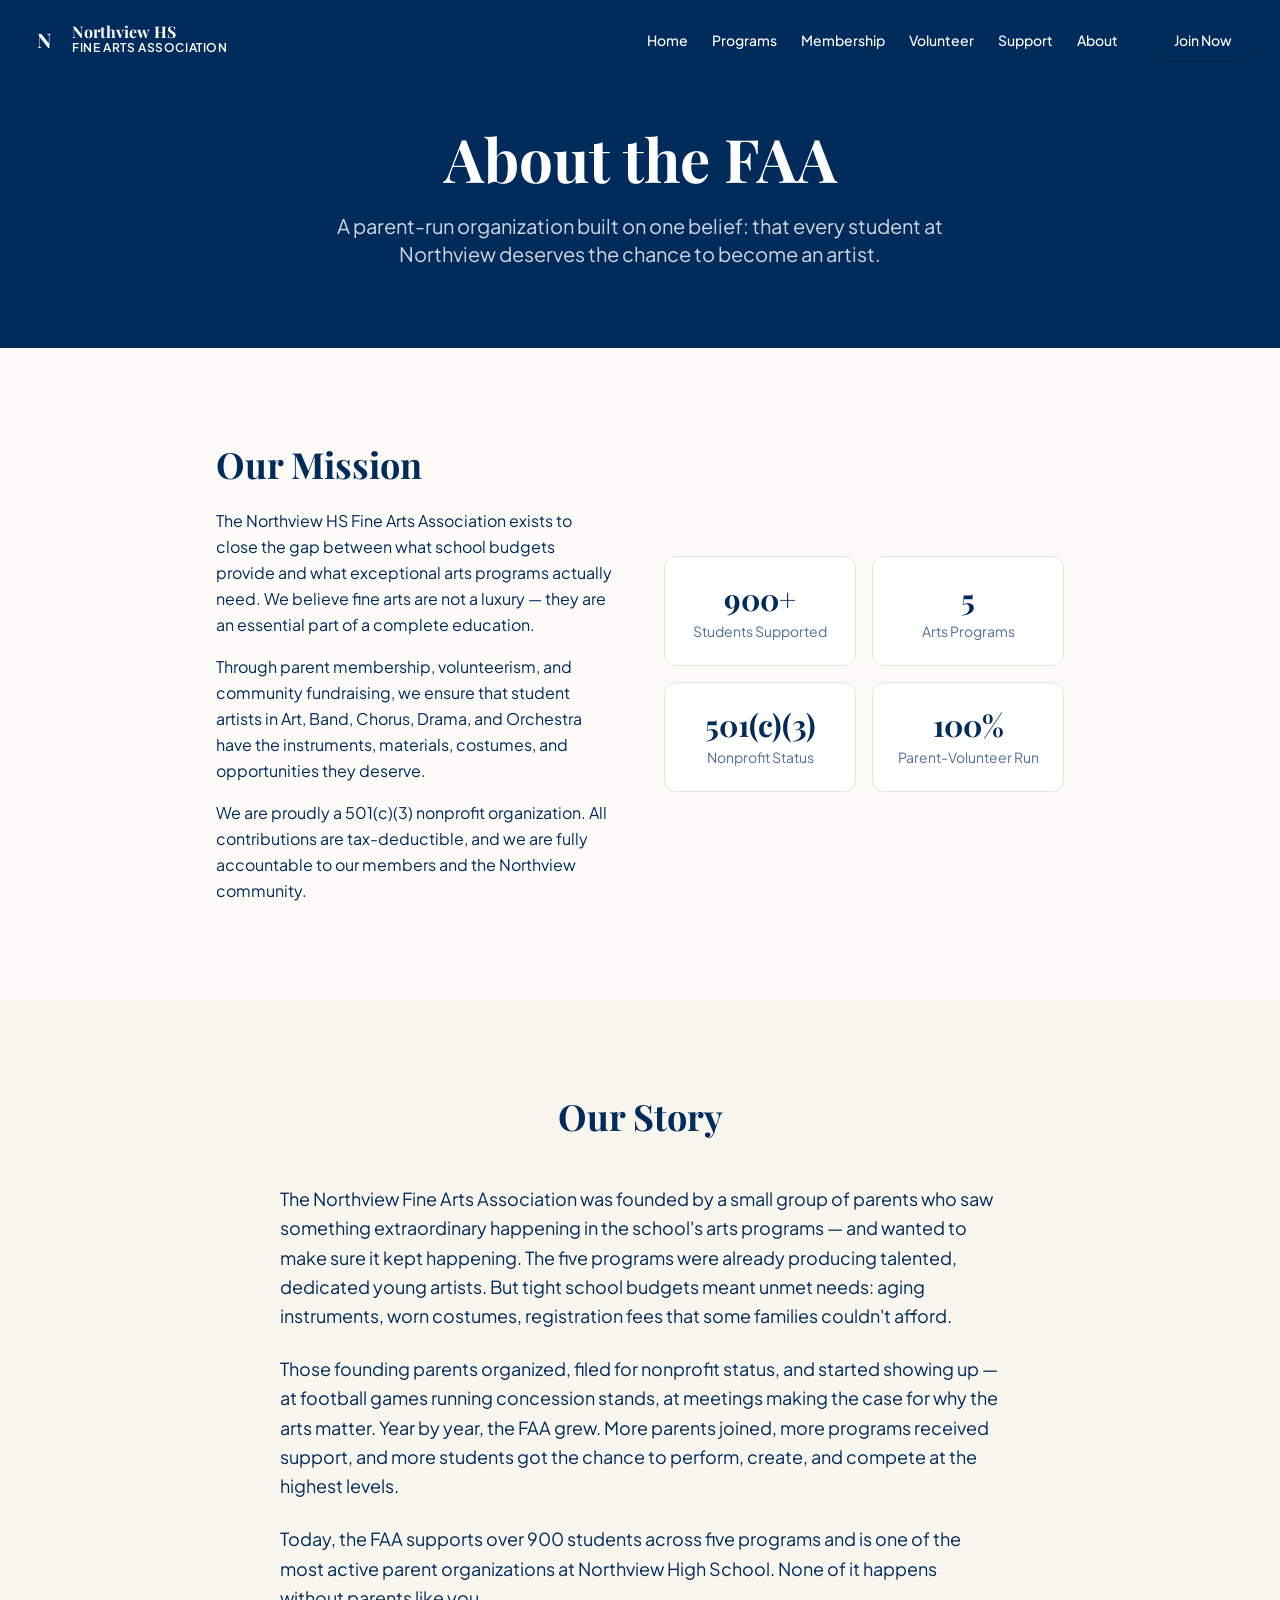
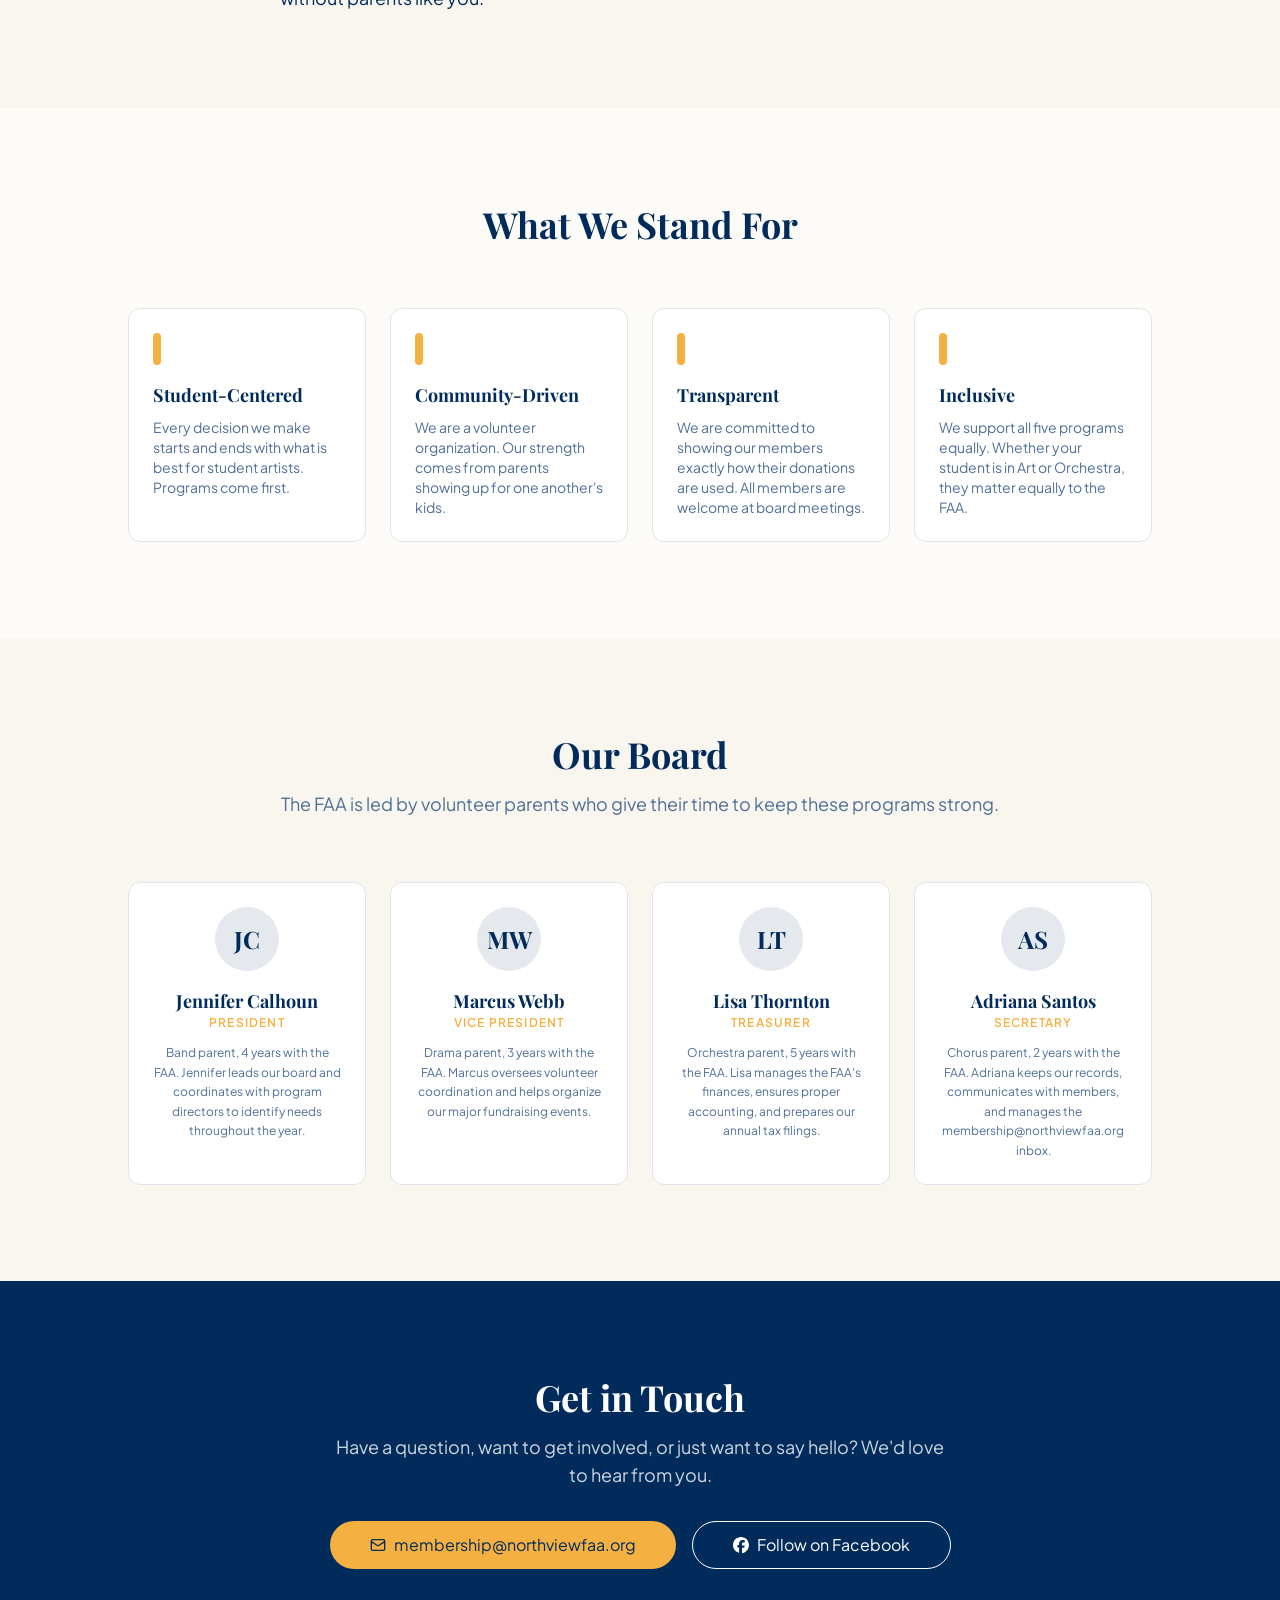
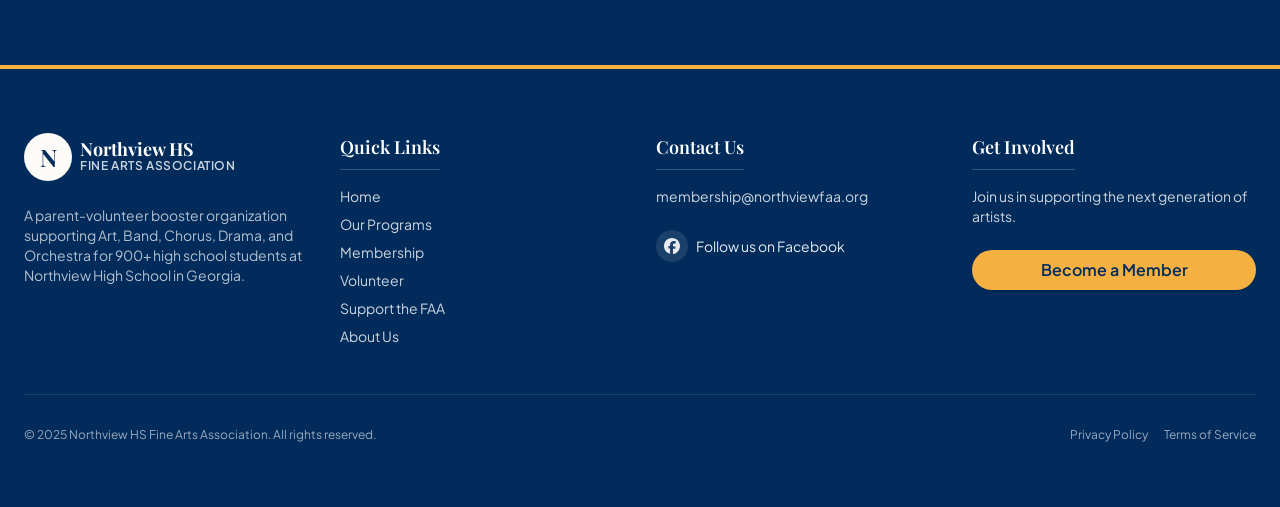
==== about.html @ 96283bec "created plain html site" ====
<!DOCTYPE html>
<html lang="en">
<head>
<meta charset="UTF-8">
<meta name="viewport" content="width=device-width, initial-scale=1.0">
<title>About Us | Northview HS Fine Arts Association</title>
<meta name="description" content="A parent-run organization built on one belief: that every student at Northview deserves the chance to become an artist.">
<link rel="icon" type="image/svg+xml" href="images/favicon.svg">
<link rel="stylesheet" href="assets/style.css">
<link rel="preconnect" href="https://fonts.googleapis.com">
</head>
<body class="min-h-screen flex flex-col bg-background font-sans text-foreground">

<header id="site-header" class="fixed top-0 left-0 right-0 z-50 transition-all duration-300 border-b border-transparent bg-transparent py-5">
  <div class="container mx-auto px-4 md:px-6">
    <div class="flex items-center justify-between">
      <a href="index.html" class="flex items-center gap-2 group">
        <div class="w-10 h-10 rounded-full bg-primary flex items-center justify-center text-primary-foreground font-serif font-bold text-xl transition-transform group-hover:scale-105">N</div>
        <div class="flex flex-col">
          <span class="font-serif font-bold leading-none text-foreground hdr-text">Northview HS</span>
          <span class="text-xs font-semibold uppercase tracking-wider text-primary hdr-text">Fine Arts Association</span>
        </div>
      </a>

      <nav class="hidden lg:flex items-center gap-8">
        <ul class="flex items-center gap-6">
          <li><a href="index.html" class="hdr-text text-sm font-medium transition-colors hover:text-primary text-foreground/80">Home</a></li>
<li><a href="programs.html" class="hdr-text text-sm font-medium transition-colors hover:text-primary text-foreground/80">Programs</a></li>
<li><a href="membership.html" class="hdr-text text-sm font-medium transition-colors hover:text-primary text-foreground/80">Membership</a></li>
<li><a href="volunteer.html" class="hdr-text text-sm font-medium transition-colors hover:text-primary text-foreground/80">Volunteer</a></li>
<li><a href="support.html" class="hdr-text text-sm font-medium transition-colors hover:text-primary text-foreground/80">Support</a></li>
<li><a href="about.html" class="hdr-text text-sm font-medium transition-colors hover:text-primary text-primary">About</a></li>

        </ul>
        <a href="https://northviewfaa.org/membership/" target="_blank" rel="noopener noreferrer" class="inline-flex items-center justify-center rounded-full px-6 h-10 shadow-md hover:shadow-lg transition-all bg-primary text-primary-foreground font-medium text-sm hover:bg-primary/90">Join Now</a>
      </nav>

      <button id="mobile-menu-button" class="hdr-text lg:hidden p-2 rounded-md transition-colors text-foreground" aria-label="Toggle menu">
        <svg id="icon-menu" xmlns="http://www.w3.org/2000/svg" width="24" height="24" viewBox="0 0 24 24" fill="none" stroke="currentColor" stroke-width="2" stroke-linecap="round" stroke-linejoin="round"><line x1="4" x2="20" y1="12" y2="12"/><line x1="4" x2="20" y1="6" y2="6"/><line x1="4" x2="20" y1="18" y2="18"/></svg>
        <svg id="icon-close" class="hidden" xmlns="http://www.w3.org/2000/svg" width="24" height="24" viewBox="0 0 24 24" fill="none" stroke="currentColor" stroke-width="2" stroke-linecap="round" stroke-linejoin="round"><path d="M18 6 6 18"/><path d="m6 6 12 12"/></svg>
      </button>
    </div>
  </div>

  <div id="mobile-nav" class="hidden lg:hidden absolute top-full left-0 right-0 bg-background border-b border-border shadow-lg">
    <nav class="container mx-auto px-4 py-4 flex flex-col gap-4">
      <ul class="flex flex-col gap-2">
        <li><a href="index.html" class="block py-2 px-4 rounded-md text-base font-medium transition-colors text-foreground/80 hover:bg-accent/20 hover:text-foreground">Home</a></li>
<li><a href="programs.html" class="block py-2 px-4 rounded-md text-base font-medium transition-colors text-foreground/80 hover:bg-accent/20 hover:text-foreground">Programs</a></li>
<li><a href="membership.html" class="block py-2 px-4 rounded-md text-base font-medium transition-colors text-foreground/80 hover:bg-accent/20 hover:text-foreground">Membership</a></li>
<li><a href="volunteer.html" class="block py-2 px-4 rounded-md text-base font-medium transition-colors text-foreground/80 hover:bg-accent/20 hover:text-foreground">Volunteer</a></li>
<li><a href="support.html" class="block py-2 px-4 rounded-md text-base font-medium transition-colors text-foreground/80 hover:bg-accent/20 hover:text-foreground">Support</a></li>
<li><a href="about.html" class="block py-2 px-4 rounded-md text-base font-medium transition-colors bg-primary/10 text-primary">About</a></li>

      </ul>
      <div class="pt-4 border-t border-border px-4">
        <a href="https://northviewfaa.org/membership/" target="_blank" rel="noopener noreferrer" class="w-full inline-flex items-center justify-center rounded-full bg-primary text-primary-foreground font-medium h-10 hover:bg-primary/90">Join Now</a>
      </div>
    </nav>
  </div>
</header>

<main class="flex-grow">

<div class="w-full">
  <section class="relative pt-32 pb-20 bg-primary text-primary-foreground overflow-hidden">
    <div class="container relative z-10 mx-auto px-4 md:px-6 text-center">
      <h1 class="text-4xl md:text-6xl font-serif font-bold mb-6">About the FAA</h1>
      <p class="text-xl text-primary-foreground/80 max-w-2xl mx-auto">A parent-run organization built on one belief: that every student at Northview deserves the chance to become an artist.</p>
    </div>
  </section>

  <section class="py-24 bg-background">
    <div class="container mx-auto px-4 md:px-6 max-w-4xl">
      <div class="grid grid-cols-1 md:grid-cols-2 gap-12 items-center">
        <div>
          <h2 class="text-3xl md:text-4xl font-serif font-bold text-primary mb-6">Our Mission</h2>
          <p class="text-foreground leading-relaxed mb-4">The Northview HS Fine Arts Association exists to close the gap between what school budgets provide and what exceptional arts programs actually need. We believe fine arts are not a luxury &mdash; they are an essential part of a complete education.</p>
          <p class="text-foreground leading-relaxed mb-4">Through parent membership, volunteerism, and community fundraising, we ensure that student artists in Art, Band, Chorus, Drama, and Orchestra have the instruments, materials, costumes, and opportunities they deserve.</p>
          <p class="text-foreground leading-relaxed">We are proudly a 501(c)(3) nonprofit organization. All contributions are tax-deductible, and we are fully accountable to our members and the Northview community.</p>
        </div>
        <div class="grid grid-cols-2 gap-4">
          
<div class="rounded-lg border border-border bg-card p-6 text-center">
  <div class="text-3xl font-serif font-bold text-primary mb-1">900+</div>
  <div class="text-sm text-muted-foreground">Students Supported</div>
</div>
<div class="rounded-lg border border-border bg-card p-6 text-center">
  <div class="text-3xl font-serif font-bold text-primary mb-1">5</div>
  <div class="text-sm text-muted-foreground">Arts Programs</div>
</div>
<div class="rounded-lg border border-border bg-card p-6 text-center">
  <div class="text-3xl font-serif font-bold text-primary mb-1">501(c)(3)</div>
  <div class="text-sm text-muted-foreground">Nonprofit Status</div>
</div>
<div class="rounded-lg border border-border bg-card p-6 text-center">
  <div class="text-3xl font-serif font-bold text-primary mb-1">100%</div>
  <div class="text-sm text-muted-foreground">Parent-Volunteer Run</div>
</div>
        </div>
      </div>
    </div>
  </section>

  <section class="py-24 bg-muted/50">
    <div class="container mx-auto px-4 md:px-6 max-w-3xl">
      <div class="text-center mb-12">
        <h2 class="text-3xl md:text-4xl font-serif font-bold text-primary mb-4">Our Story</h2>
      </div>
      <div class="prose prose-lg max-w-none text-foreground">
        <p class="mb-4 leading-relaxed">The Northview Fine Arts Association was founded by a small group of parents who saw something extraordinary happening in the school's arts programs &mdash; and wanted to make sure it kept happening. The five programs were already producing talented, dedicated young artists. But tight school budgets meant unmet needs: aging instruments, worn costumes, registration fees that some families couldn't afford.</p>
        <p class="mb-4 leading-relaxed">Those founding parents organized, filed for nonprofit status, and started showing up &mdash; at football games running concession stands, at meetings making the case for why the arts matter. Year by year, the FAA grew. More parents joined, more programs received support, and more students got the chance to perform, create, and compete at the highest levels.</p>
        <p class="leading-relaxed">Today, the FAA supports over 900 students across five programs and is one of the most active parent organizations at Northview High School. None of it happens without parents like you.</p>
      </div>
    </div>
  </section>

  <section class="py-24 bg-background">
    <div class="container mx-auto px-4 md:px-6">
      <div class="text-center mb-16">
        <h2 class="text-3xl md:text-4xl font-serif font-bold text-primary mb-4">What We Stand For</h2>
      </div>
      <div class="grid grid-cols-1 sm:grid-cols-2 lg:grid-cols-4 gap-6 max-w-5xl mx-auto">
        
<div class="rounded-lg border border-border bg-card h-full p-6">
  <div class="w-2 h-8 rounded-full bg-accent mb-4"></div>
  <h3 class="font-serif font-bold text-primary text-lg mb-2">Student-Centered</h3>
  <p class="text-sm text-muted-foreground">Every decision we make starts and ends with what is best for student artists. Programs come first.</p>
</div>
<div class="rounded-lg border border-border bg-card h-full p-6">
  <div class="w-2 h-8 rounded-full bg-accent mb-4"></div>
  <h3 class="font-serif font-bold text-primary text-lg mb-2">Community-Driven</h3>
  <p class="text-sm text-muted-foreground">We are a volunteer organization. Our strength comes from parents showing up for one another's kids.</p>
</div>
<div class="rounded-lg border border-border bg-card h-full p-6">
  <div class="w-2 h-8 rounded-full bg-accent mb-4"></div>
  <h3 class="font-serif font-bold text-primary text-lg mb-2">Transparent</h3>
  <p class="text-sm text-muted-foreground">We are committed to showing our members exactly how their donations are used. All members are welcome at board meetings.</p>
</div>
<div class="rounded-lg border border-border bg-card h-full p-6">
  <div class="w-2 h-8 rounded-full bg-accent mb-4"></div>
  <h3 class="font-serif font-bold text-primary text-lg mb-2">Inclusive</h3>
  <p class="text-sm text-muted-foreground">We support all five programs equally. Whether your student is in Art or Orchestra, they matter equally to the FAA.</p>
</div>
      </div>
    </div>
  </section>

  <section class="py-24 bg-muted/50">
    <div class="container mx-auto px-4 md:px-6">
      <div class="text-center mb-16">
        <h2 class="text-3xl md:text-4xl font-serif font-bold text-primary mb-4">Our Board</h2>
        <p class="text-lg text-muted-foreground">The FAA is led by volunteer parents who give their time to keep these programs strong.</p>
      </div>
      <div class="grid grid-cols-1 sm:grid-cols-2 lg:grid-cols-4 gap-6 max-w-5xl mx-auto">
        
<div class="rounded-lg border border-border bg-card h-full p-6 text-center">
  <div class="w-16 h-16 rounded-full bg-primary/10 text-primary font-bold font-serif text-2xl flex items-center justify-center mx-auto mb-4">JC</div>
  <h3 class="font-serif font-bold text-primary text-lg">Jennifer Calhoun</h3>
  <div class="text-xs font-semibold uppercase tracking-widest text-accent mb-3">President</div>
  <p class="text-xs text-muted-foreground leading-relaxed">Band parent, 4 years with the FAA. Jennifer leads our board and coordinates with program directors to identify needs throughout the year.</p>
</div>
<div class="rounded-lg border border-border bg-card h-full p-6 text-center">
  <div class="w-16 h-16 rounded-full bg-primary/10 text-primary font-bold font-serif text-2xl flex items-center justify-center mx-auto mb-4">MW</div>
  <h3 class="font-serif font-bold text-primary text-lg">Marcus Webb</h3>
  <div class="text-xs font-semibold uppercase tracking-widest text-accent mb-3">Vice President</div>
  <p class="text-xs text-muted-foreground leading-relaxed">Drama parent, 3 years with the FAA. Marcus oversees volunteer coordination and helps organize our major fundraising events.</p>
</div>
<div class="rounded-lg border border-border bg-card h-full p-6 text-center">
  <div class="w-16 h-16 rounded-full bg-primary/10 text-primary font-bold font-serif text-2xl flex items-center justify-center mx-auto mb-4">LT</div>
  <h3 class="font-serif font-bold text-primary text-lg">Lisa Thornton</h3>
  <div class="text-xs font-semibold uppercase tracking-widest text-accent mb-3">Treasurer</div>
  <p class="text-xs text-muted-foreground leading-relaxed">Orchestra parent, 5 years with the FAA. Lisa manages the FAA's finances, ensures proper accounting, and prepares our annual tax filings.</p>
</div>
<div class="rounded-lg border border-border bg-card h-full p-6 text-center">
  <div class="w-16 h-16 rounded-full bg-primary/10 text-primary font-bold font-serif text-2xl flex items-center justify-center mx-auto mb-4">AS</div>
  <h3 class="font-serif font-bold text-primary text-lg">Adriana Santos</h3>
  <div class="text-xs font-semibold uppercase tracking-widest text-accent mb-3">Secretary</div>
  <p class="text-xs text-muted-foreground leading-relaxed">Chorus parent, 2 years with the FAA. Adriana keeps our records, communicates with members, and manages the membership@northviewfaa.org inbox.</p>
</div>
      </div>
    </div>
  </section>

  <section class="py-24 bg-primary text-primary-foreground">
    <div class="container mx-auto px-4 md:px-6 text-center max-w-2xl">
      <h2 class="text-3xl md:text-4xl font-serif font-bold mb-4">Get in Touch</h2>
      <p class="text-primary-foreground/80 text-lg mb-8">Have a question, want to get involved, or just want to say hello? We'd love to hear from you.</p>
      <div class="flex flex-col sm:flex-row gap-4 justify-center">
        <a href="mailto:membership@northviewfaa.org" class="inline-flex items-center justify-center rounded-full px-10 h-12 bg-accent text-accent-foreground hover:bg-accent/90">
          <svg class="mr-2 h-4 w-4" viewBox="0 0 24 24" fill="none" stroke="currentColor" stroke-width="2"><rect width="20" height="16" x="2" y="4" rx="2"/><path d="m22 7-8.97 5.7a1.94 1.94 0 0 1-2.06 0L2 7"/></svg>
          membership@northviewfaa.org
        </a>
        <a href="https://www.facebook.com/NorthviewFAA/" target="_blank" rel="noopener noreferrer" class="inline-flex items-center justify-center rounded-full px-10 h-12 border border-white text-white hover:bg-white/10">
          <svg class="mr-2 h-4 w-4" viewBox="0 0 24 24" fill="currentColor"><path d="M9.101 23.691v-7.98H6.627v-3.667h2.474v-1.58c0-4.085 1.848-5.978 5.858-5.978.401 0 .955.042 1.468.103a8.68 8.68 0 0 1 1.141.195v3.325a8.623 8.623 0 0 0-.653-.036 26.805 26.805 0 0 0-.733-.009c-.707 0-1.259.096-1.675.313a1.686 1.686 0 0 0-.679.679c-.239.481-.334 1.132-.334 2.005v1.583h3.926l-.393 2.264-.253 1.403h-3.28v8.245C19.396 23.238 24 18.179 24 12.044c0-6.627-5.373-12-12-12s-12 5.373-12 12c0 5.628 3.874 10.35 9.101 11.647Z"/></svg>
          Follow on Facebook
        </a>
      </div>
    </div>
  </section>
</div>

</main>

<footer class="bg-primary text-primary-foreground py-16 border-t-4 border-accent">
  <div class="container mx-auto px-4 md:px-6">
    <div class="grid grid-cols-1 md:grid-cols-2 lg:grid-cols-4 gap-12 lg:gap-8 mb-12">
      <div class="flex flex-col gap-4">
        <a href="index.html" class="flex items-center gap-2 group">
          <div class="w-12 h-12 rounded-full bg-background flex items-center justify-center text-primary font-serif font-bold text-2xl transition-transform group-hover:scale-105">N</div>
          <div class="flex flex-col">
            <span class="font-serif font-bold text-lg leading-none">Northview HS</span>
            <span class="text-xs font-semibold uppercase tracking-wider text-primary-foreground/80">Fine Arts Association</span>
          </div>
        </a>
        <p class="text-primary-foreground/70 text-sm mt-2 max-w-xs">A parent-volunteer booster organization supporting Art, Band, Chorus, Drama, and Orchestra for 900+ high school students at Northview High School in Georgia.</p>
      </div>

      <div class="flex flex-col gap-4">
        <h3 class="font-serif font-semibold text-lg border-b border-primary-foreground/20 pb-2 inline-block w-max">Quick Links</h3>
        <ul class="flex flex-col gap-2 text-sm text-primary-foreground/80">
          <li><a href="index.html" class="hover:text-accent transition-colors">Home</a></li>
          <li><a href="programs.html" class="hover:text-accent transition-colors">Our Programs</a></li>
          <li><a href="membership.html" class="hover:text-accent transition-colors">Membership</a></li>
          <li><a href="volunteer.html" class="hover:text-accent transition-colors">Volunteer</a></li>
          <li><a href="support.html" class="hover:text-accent transition-colors">Support the FAA</a></li>
          <li><a href="about.html" class="hover:text-accent transition-colors">About Us</a></li>
        </ul>
      </div>

      <div class="flex flex-col gap-4">
        <h3 class="font-serif font-semibold text-lg border-b border-primary-foreground/20 pb-2 inline-block w-max">Contact Us</h3>
        <ul class="flex flex-col gap-2 text-sm text-primary-foreground/80">
          <li><a href="mailto:membership@northviewfaa.org" class="hover:text-accent transition-colors">membership@northviewfaa.org</a></li>
          <li class="mt-4">
            <a href="https://www.facebook.com/NorthviewFAA/" target="_blank" rel="noopener noreferrer" class="inline-flex items-center gap-2 text-primary-foreground/90 hover:text-accent transition-colors group">
              <span class="w-8 h-8 rounded-full bg-primary-foreground/10 flex items-center justify-center group-hover:bg-accent group-hover:text-primary transition-colors">
                <svg xmlns="http://www.w3.org/2000/svg" width="16" height="16" viewBox="0 0 24 24" fill="currentColor"><path d="M9.101 23.691v-7.98H6.627v-3.667h2.474v-1.58c0-4.085 1.848-5.978 5.858-5.978.401 0 .955.042 1.468.103a8.68 8.68 0 0 1 1.141.195v3.325a8.623 8.623 0 0 0-.653-.036 26.805 26.805 0 0 0-.733-.009c-.707 0-1.259.096-1.675.313a1.686 1.686 0 0 0-.679.679c-.239.481-.334 1.132-.334 2.005v1.583h3.926l-.393 2.264-.253 1.403h-3.28v8.245C19.396 23.238 24 18.179 24 12.044c0-6.627-5.373-12-12-12s-12 5.373-12 12c0 5.628 3.874 10.35 9.101 11.647Z"/></svg>
              </span>
              Follow us on Facebook
            </a>
          </li>
        </ul>
      </div>

      <div class="flex flex-col gap-4">
        <h3 class="font-serif font-semibold text-lg border-b border-primary-foreground/20 pb-2 inline-block w-max">Get Involved</h3>
        <p class="text-sm text-primary-foreground/80 mb-2">Join us in supporting the next generation of artists.</p>
        <a href="https://northviewfaa.org/membership/" target="_blank" rel="noopener noreferrer" class="inline-block bg-accent text-primary font-semibold py-2 px-6 rounded-full text-center hover:bg-accent/90 transition-colors shadow-sm">Become a Member</a>
      </div>
    </div>

    <div class="pt-8 border-t border-primary-foreground/10 flex flex-col md:flex-row items-center justify-between gap-4 text-xs text-primary-foreground/60">
      <p>&copy; 2025 Northview HS Fine Arts Association. All rights reserved.</p>
      <div class="flex gap-4">
        <a href="#" class="hover:text-primary-foreground transition-colors">Privacy Policy</a>
        <a href="#" class="hover:text-primary-foreground transition-colors">Terms of Service</a>
      </div>
    </div>
  </div>
</footer>

<script src="assets/main.js"></script>
</body>
</html>
---- assets/style.css ----
@import"https://fonts.googleapis.com/css2?family=Playfair+Display:ital,wght@0,400..900;1,400..900&family=Plus+Jakarta+Sans:ital,wght@0,200..800;1,200..800&display=swap";@layer components;@layer properties{@supports (((-webkit-hyphens:none)) and (not (margin-trim:inline))) or ((-moz-orient:inline) and (not (color:rgb(from red r g b)))){*,:before,:after,::backdrop{--tw-translate-x:0;--tw-translate-y:0;--tw-translate-z:0;--tw-scale-x:1;--tw-scale-y:1;--tw-scale-z:1;--tw-rotate-x:initial;--tw-rotate-y:initial;--tw-rotate-z:initial;--tw-skew-x:initial;--tw-skew-y:initial;--tw-space-y-reverse:0;--tw-space-x-reverse:0;--tw-border-style:solid;--tw-gradient-position:initial;--tw-gradient-from:#0000;--tw-gradient-via:#0000;--tw-gradient-to:#0000;--tw-gradient-stops:initial;--tw-gradient-via-stops:initial;--tw-gradient-from-position:0%;--tw-gradient-via-position:50%;--tw-gradient-to-position:100%;--tw-leading:initial;--tw-font-weight:initial;--tw-tracking:initial;--tw-ordinal:initial;--tw-slashed-zero:initial;--tw-numeric-figure:initial;--tw-numeric-spacing:initial;--tw-numeric-fraction:initial;--tw-shadow:0 0 #0000;--tw-shadow-color:initial;--tw-shadow-alpha:100%;--tw-inset-shadow:0 0 #0000;--tw-inset-shadow-color:initial;--tw-inset-shadow-alpha:100%;--tw-ring-color:initial;--tw-ring-shadow:0 0 #0000;--tw-inset-ring-color:initial;--tw-inset-ring-shadow:0 0 #0000;--tw-ring-inset:initial;--tw-ring-offset-width:0px;--tw-ring-offset-color:#fff;--tw-ring-offset-shadow:0 0 #0000;--tw-outline-style:solid;--tw-blur:initial;--tw-brightness:initial;--tw-contrast:initial;--tw-grayscale:initial;--tw-hue-rotate:initial;--tw-invert:initial;--tw-opacity:initial;--tw-saturate:initial;--tw-sepia:initial;--tw-drop-shadow:initial;--tw-drop-shadow-color:initial;--tw-drop-shadow-alpha:100%;--tw-drop-shadow-size:initial;--tw-backdrop-blur:initial;--tw-backdrop-brightness:initial;--tw-backdrop-contrast:initial;--tw-backdrop-grayscale:initial;--tw-backdrop-hue-rotate:initial;--tw-backdrop-invert:initial;--tw-backdrop-opacity:initial;--tw-backdrop-saturate:initial;--tw-backdrop-sepia:initial;--tw-duration:initial;--tw-ease:initial;--tw-content:"";--tw-animation-delay:0s;--tw-animation-direction:normal;--tw-animation-duration:initial;--tw-animation-fill-mode:none;--tw-animation-iteration-count:1;--tw-enter-blur:0;--tw-enter-opacity:1;--tw-enter-rotate:0;--tw-enter-scale:1;--tw-enter-translate-x:0;--tw-enter-translate-y:0;--tw-exit-blur:0;--tw-exit-opacity:1;--tw-exit-rotate:0;--tw-exit-scale:1;--tw-exit-translate-x:0;--tw-exit-translate-y:0}}}@layer theme{:root,:host{--color-red-50:oklch(97.1% .013 17.38);--color-red-100:oklch(93.6% .032 17.717);--color-red-300:oklch(80.8% .114 19.571);--color-red-400:oklch(70.4% .191 22.216);--color-red-500:oklch(63.7% .237 25.331);--color-red-600:oklch(57.7% .245 27.325);--color-orange-50:oklch(98% .016 73.684);--color-orange-100:oklch(95.4% .038 75.164);--color-orange-200:oklch(90.1% .076 70.697);--color-orange-500:oklch(70.5% .213 47.604);--color-orange-800:oklch(47% .157 37.304);--color-amber-400:oklch(82.8% .189 84.429);--color-green-50:oklch(98.2% .018 155.826);--color-green-100:oklch(96.2% .044 156.743);--color-green-200:oklch(92.5% .084 155.995);--color-green-500:oklch(72.3% .219 149.579);--color-green-600:oklch(62.7% .194 149.214);--color-green-700:oklch(52.7% .154 150.069);--color-green-800:oklch(44.8% .119 151.328);--color-emerald-50:oklch(97.9% .021 166.113);--color-emerald-100:oklch(95% .052 163.051);--color-emerald-200:oklch(90.5% .093 164.15);--color-emerald-600:oklch(59.6% .145 163.225);--color-emerald-800:oklch(43.2% .095 166.913);--color-teal-400:oklch(77.7% .152 181.912);--color-sky-400:oklch(74.6% .16 232.661);--color-blue-50:oklch(97% .014 254.604);--color-blue-100:oklch(93.2% .032 255.585);--color-blue-200:oklch(88.2% .059 254.128);--color-blue-600:oklch(54.6% .245 262.881);--color-blue-800:oklch(42.4% .199 265.638);--color-violet-400:oklch(70.2% .183 293.541);--color-purple-50:oklch(97.7% .014 308.299);--color-purple-100:oklch(94.6% .033 307.174);--color-purple-200:oklch(90.2% .063 306.703);--color-purple-500:oklch(62.7% .265 303.9);--color-purple-600:oklch(55.8% .288 302.321);--color-purple-800:oklch(43.8% .218 303.724);--color-pink-400:oklch(71.8% .202 349.761);--color-rose-50:oklch(96.9% .015 12.422);--color-rose-100:oklch(94.1% .03 12.58);--color-rose-200:oklch(89.2% .058 10.001);--color-rose-600:oklch(58.6% .253 17.585);--color-rose-800:oklch(45.5% .188 13.697);--color-gray-50:oklch(98.5% .002 247.839);--color-gray-600:oklch(44.6% .03 256.802);--color-gray-900:oklch(21% .034 264.665);--color-black:#000;--color-white:#fff;--spacing:.25rem;--container-xs:20rem;--container-sm:24rem;--container-md:28rem;--container-lg:32rem;--container-xl:36rem;--container-2xl:42rem;--container-3xl:48rem;--container-4xl:56rem;--container-5xl:64rem;--text-xs:.75rem;--text-xs--line-height:calc(1 / .75);--text-sm:.875rem;--text-sm--line-height:calc(1.25 / .875);--text-base:1rem;--text-base--line-height: 1.5 ;--text-lg:1.125rem;--text-lg--line-height:calc(1.75 / 1.125);--text-xl:1.25rem;--text-xl--line-height:calc(1.75 / 1.25);--text-2xl:1.5rem;--text-2xl--line-height:calc(2 / 1.5);--text-3xl:1.875rem;--text-3xl--line-height: 1.2 ;--text-4xl:2.25rem;--text-4xl--line-height:calc(2.5 / 2.25);--text-5xl:3rem;--text-5xl--line-height:1;--text-6xl:3.75rem;--text-6xl--line-height:1;--text-7xl:4.5rem;--text-7xl--line-height:1;--font-weight-normal:400;--font-weight-medium:500;--font-weight-semibold:600;--font-weight-bold:700;--tracking-tight:-.025em;--tracking-wider:.05em;--tracking-widest:.1em;--leading-tight:1.25;--leading-snug:1.375;--leading-normal:1.5;--leading-relaxed:1.625;--radius-2xl:1rem;--radius-3xl:1.5rem;--ease-in-out:cubic-bezier(.4, 0, .2, 1);--animate-spin:spin 1s linear infinite;--animate-pulse:pulse 2s cubic-bezier(.4, 0, .6, 1) infinite;--blur-sm:8px;--blur-md:12px;--aspect-video:16 / 9;--default-transition-duration:.15s;--default-transition-timing-function:cubic-bezier(.4, 0, .2, 1);--default-font-family:var(--app-font-sans);--default-mono-font-family:var(--app-font-mono);--color-border:hsl(var(--border))}}@layer base{*,:after,:before,::backdrop{box-sizing:border-box;border:0 solid;margin:0;padding:0}::file-selector-button{box-sizing:border-box;border:0 solid;margin:0;padding:0}html,:host{-webkit-text-size-adjust:100%;tab-size:4;line-height:1.5;font-family:var(--default-font-family,ui-sans-serif, system-ui, sans-serif, "Apple Color Emoji", "Segoe UI Emoji", "Segoe UI Symbol", "Noto Color Emoji");font-feature-settings:var(--default-font-feature-settings,normal);font-variation-settings:var(--default-font-variation-settings,normal);-webkit-tap-highlight-color:transparent}hr{height:0;color:inherit;border-top-width:1px}abbr:where([title]){-webkit-text-decoration:underline dotted;text-decoration:underline dotted}h1,h2,h3,h4,h5,h6{font-size:inherit;font-weight:inherit}a{color:inherit;-webkit-text-decoration:inherit;text-decoration:inherit}b,strong{font-weight:bolder}code,kbd,samp,pre{font-family:var(--default-mono-font-family,ui-monospace, SFMono-Regular, Menlo, Monaco, Consolas, "Liberation Mono", "Courier New", monospace);font-feature-settings:var(--default-mono-font-feature-settings,normal);font-variation-settings:var(--default-mono-font-variation-settings,normal);font-size:1em}small{font-size:80%}sub,sup{vertical-align:baseline;font-size:75%;line-height:0;position:relative}sub{bottom:-.25em}sup{top:-.5em}table{text-indent:0;border-color:inherit;border-collapse:collapse}:-moz-focusring{outline:auto}progress{vertical-align:baseline}summary{display:list-item}ol,ul,menu{list-style:none}img,svg,video,canvas,audio,iframe,embed,object{vertical-align:middle;display:block}img,video{max-width:100%;height:auto}button,input,select,optgroup,textarea{font:inherit;font-feature-settings:inherit;font-variation-settings:inherit;letter-spacing:inherit;color:inherit;opacity:1;background-color:#0000;border-radius:0}::file-selector-button{font:inherit;font-feature-settings:inherit;font-variation-settings:inherit;letter-spacing:inherit;color:inherit;opacity:1;background-color:#0000;border-radius:0}:where(select:is([multiple],[size])) optgroup{font-weight:bolder}:where(select:is([multiple],[size])) optgroup option{padding-inline-start:20px}::file-selector-button{margin-inline-end:4px}::placeholder{opacity:1}@supports (not ((-webkit-appearance:-apple-pay-button))) or (contain-intrinsic-size:1px){::placeholder{color:currentColor}@supports (color:color-mix(in lab,red,red)){::placeholder{color:color-mix(in oklab,currentcolor 50%,transparent)}}}textarea{resize:vertical}::-webkit-search-decoration{-webkit-appearance:none}::-webkit-date-and-time-value{min-height:1lh;text-align:inherit}::-webkit-datetime-edit{display:inline-flex}::-webkit-datetime-edit-fields-wrapper{padding:0}::-webkit-datetime-edit{padding-block:0}::-webkit-datetime-edit-year-field{padding-block:0}::-webkit-datetime-edit-month-field{padding-block:0}::-webkit-datetime-edit-day-field{padding-block:0}::-webkit-datetime-edit-hour-field{padding-block:0}::-webkit-datetime-edit-minute-field{padding-block:0}::-webkit-datetime-edit-second-field{padding-block:0}::-webkit-datetime-edit-millisecond-field{padding-block:0}::-webkit-datetime-edit-meridiem-field{padding-block:0}::-webkit-calendar-picker-indicator{line-height:1}:-moz-ui-invalid{box-shadow:none}button,input:where([type=button],[type=reset],[type=submit]){appearance:button}::file-selector-button{appearance:button}::-webkit-inner-spin-button{height:auto}::-webkit-outer-spin-button{height:auto}[hidden]:where(:not([hidden=until-found])){display:none!important}*{border-color:hsl(var(--border))}body{background-color:hsl(var(--background));font-family:var(--app-font-sans);color:hsl(var(--foreground));-webkit-font-smoothing:antialiased;-moz-osx-font-smoothing:grayscale}h1,h2,h3,h4,h5,h6{font-family:var(--app-font-serif)}}@layer utilities{.\@container\/field-group{container:field-group/inline-size}.pointer-events-auto{pointer-events:auto}.pointer-events-none{pointer-events:none}.invisible{visibility:hidden}.sr-only{clip-path:inset(50%);white-space:nowrap;border-width:0;width:1px;height:1px;margin:-1px;padding:0;position:absolute;overflow:hidden}.absolute{position:absolute}.fixed{position:fixed}.relative{position:relative}.static{position:static}.inset-0{inset:calc(var(--spacing) * 0)}.inset-x-0{inset-inline:calc(var(--spacing) * 0)}.inset-y-0{inset-block:calc(var(--spacing) * 0)}.start{inset-inline-start:var(--spacing)}.-top-1\/4{top:-25%}.-top-4{top:calc(var(--spacing) * -4)}.-top-6{top:calc(var(--spacing) * -6)}.-top-12{top:calc(var(--spacing) * -12)}.-top-\[20\%\]{top:-20%}.top-0{top:calc(var(--spacing) * 0)}.top-1\.5{top:calc(var(--spacing) * 1.5)}.top-1\/2{top:50%}.top-2{top:calc(var(--spacing) * 2)}.top-3\.5{top:calc(var(--spacing) * 3.5)}.top-4{top:calc(var(--spacing) * 4)}.top-\[1px\]{top:1px}.top-\[50\%\]{top:50%}.top-\[60\%\]{top:60%}.top-full{top:100%}.-right-1\/4{right:-25%}.-right-6{right:calc(var(--spacing) * -6)}.-right-12{right:calc(var(--spacing) * -12)}.-right-\[10\%\]{right:-10%}.right-0{right:calc(var(--spacing) * 0)}.right-1{right:calc(var(--spacing) * 1)}.right-2{right:calc(var(--spacing) * 2)}.right-3{right:calc(var(--spacing) * 3)}.right-4{right:calc(var(--spacing) * 4)}.-bottom-1\/4{bottom:-25%}.-bottom-10{bottom:calc(var(--spacing) * -10)}.-bottom-12{bottom:calc(var(--spacing) * -12)}.-bottom-\[20\%\]{bottom:-20%}.bottom-0{bottom:calc(var(--spacing) * 0)}.-left-1\/4{left:-25%}.-left-6{left:calc(var(--spacing) * -6)}.-left-12{left:calc(var(--spacing) * -12)}.-left-\[10\%\]{left:-10%}.left-0{left:calc(var(--spacing) * 0)}.left-1\/2{left:50%}.left-2{left:calc(var(--spacing) * 2)}.left-\[50\%\]{left:50%}.z-10{z-index:10}.z-20{z-index:20}.z-30{z-index:30}.z-50{z-index:50}.z-\[1\]{z-index:1}.z-\[100\]{z-index:100}.order-first{order:-9999}.order-last{order:9999}.container{width:100%}@media(min-width:40rem){.container{max-width:40rem}}@media(min-width:48rem){.container{max-width:48rem}}@media(min-width:64rem){.container{max-width:64rem}}@media(min-width:80rem){.container{max-width:80rem}}@media(min-width:96rem){.container{max-width:96rem}}.\!m-0{margin:calc(var(--spacing) * 0)!important}.-mx-1{margin-inline:calc(var(--spacing) * -1)}.mx-2{margin-inline:calc(var(--spacing) * 2)}.mx-3\.5{margin-inline:calc(var(--spacing) * 3.5)}.mx-4{margin-inline:calc(var(--spacing) * 4)}.mx-auto{margin-inline:auto}.-my-2{margin-block:calc(var(--spacing) * -2)}.my-0{margin-block:calc(var(--spacing) * 0)}.my-0\.5{margin-block:calc(var(--spacing) * .5)}.my-1{margin-block:calc(var(--spacing) * 1)}.prose{color:var(--tw-prose-body);max-width:65ch}.prose :where(p):not(:where([class~=not-prose],[class~=not-prose] *)){margin-top:1.25em;margin-bottom:1.25em}.prose :where([class~=lead]):not(:where([class~=not-prose],[class~=not-prose] *)){color:var(--tw-prose-lead);margin-top:1.2em;margin-bottom:1.2em;font-size:1.25em;line-height:1.6}.prose :where(a):not(:where([class~=not-prose],[class~=not-prose] *)){color:var(--tw-prose-links);font-weight:500;text-decoration:underline}.prose :where(strong):not(:where([class~=not-prose],[class~=not-prose] *)){color:var(--tw-prose-bold);font-weight:600}.prose :where(a strong):not(:where([class~=not-prose],[class~=not-prose] *)),.prose :where(blockquote strong):not(:where([class~=not-prose],[class~=not-prose] *)),.prose :where(thead th strong):not(:where([class~=not-prose],[class~=not-prose] *)){color:inherit}.prose :where(ol):not(:where([class~=not-prose],[class~=not-prose] *)){margin-top:1.25em;margin-bottom:1.25em;padding-inline-start:1.625em;list-style-type:decimal}.prose :where(ol[type=A]):not(:where([class~=not-prose],[class~=not-prose] *)){list-style-type:upper-alpha}.prose :where(ol[type=a]):not(:where([class~=not-prose],[class~=not-prose] *)){list-style-type:lower-alpha}.prose :where(ol[type=A s]):not(:where([class~=not-prose],[class~=not-prose] *)){list-style-type:upper-alpha}.prose :where(ol[type=a s]):not(:where([class~=not-prose],[class~=not-prose] *)){list-style-type:lower-alpha}.prose :where(ol[type=I]):not(:where([class~=not-prose],[class~=not-prose] *)){list-style-type:upper-roman}.prose :where(ol[type=i]):not(:where([class~=not-prose],[class~=not-prose] *)){list-style-type:lower-roman}.prose :where(ol[type=I s]):not(:where([class~=not-prose],[class~=not-prose] *)){list-style-type:upper-roman}.prose :where(ol[type=i s]):not(:where([class~=not-prose],[class~=not-prose] *)){list-style-type:lower-roman}.prose :where(ol[type="1"]):not(:where([class~=not-prose],[class~=not-prose] *)){list-style-type:decimal}.prose :where(ul):not(:where([class~=not-prose],[class~=not-prose] *)){margin-top:1.25em;margin-bottom:1.25em;padding-inline-start:1.625em;list-style-type:disc}.prose :where(ol>li):not(:where([class~=not-prose],[class~=not-prose] *))::marker{color:var(--tw-prose-counters);font-weight:400}.prose :where(ul>li):not(:where([class~=not-prose],[class~=not-prose] *))::marker{color:var(--tw-prose-bullets)}.prose :where(dt):not(:where([class~=not-prose],[class~=not-prose] *)){color:var(--tw-prose-headings);margin-top:1.25em;font-weight:600}.prose :where(hr):not(:where([class~=not-prose],[class~=not-prose] *)){border-color:var(--tw-prose-hr);border-top-width:1px;margin-top:3em;margin-bottom:3em}.prose :where(blockquote):not(:where([class~=not-prose],[class~=not-prose] *)){color:var(--tw-prose-quotes);border-inline-start-width:.25rem;border-inline-start-color:var(--tw-prose-quote-borders);quotes:"“""”""‘""’";margin-top:1.6em;margin-bottom:1.6em;padding-inline-start:1em;font-style:italic;font-weight:500}.prose :where(blockquote p:first-of-type):not(:where([class~=not-prose],[class~=not-prose] *)):before{content:open-quote}.prose :where(blockquote p:last-of-type):not(:where([class~=not-prose],[class~=not-prose] *)):after{content:close-quote}.prose :where(h1):not(:where([class~=not-prose],[class~=not-prose] *)){color:var(--tw-prose-headings);margin-top:0;margin-bottom:.888889em;font-size:2.25em;font-weight:800;line-height:1.11111}.prose :where(h1 strong):not(:where([class~=not-prose],[class~=not-prose] *)){color:inherit;font-weight:900}.prose :where(h2):not(:where([class~=not-prose],[class~=not-prose] *)){color:var(--tw-prose-headings);margin-top:2em;margin-bottom:1em;font-size:1.5em;font-weight:700;line-height:1.33333}.prose :where(h2 strong):not(:where([class~=not-prose],[class~=not-prose] *)){color:inherit;font-weight:800}.prose :where(h3):not(:where([class~=not-prose],[class~=not-prose] *)){color:var(--tw-prose-headings);margin-top:1.6em;margin-bottom:.6em;font-size:1.25em;font-weight:600;line-height:1.6}.prose :where(h3 strong):not(:where([class~=not-prose],[class~=not-prose] *)){color:inherit;font-weight:700}.prose :where(h4):not(:where([class~=not-prose],[class~=not-prose] *)){color:var(--tw-prose-headings);margin-top:1.5em;margin-bottom:.5em;font-weight:600;line-height:1.5}.prose :where(h4 strong):not(:where([class~=not-prose],[class~=not-prose] *)){color:inherit;font-weight:700}.prose :where(img):not(:where([class~=not-prose],[class~=not-prose] *)){margin-top:2em;margin-bottom:2em}.prose :where(picture):not(:where([class~=not-prose],[class~=not-prose] *)){margin-top:2em;margin-bottom:2em;display:block}.prose :where(video):not(:where([class~=not-prose],[class~=not-prose] *)){margin-top:2em;margin-bottom:2em}.prose :where(kbd):not(:where([class~=not-prose],[class~=not-prose] *)){color:var(--tw-prose-kbd);box-shadow:0 0 0 1px var(--tw-prose-kbd-shadows),0 3px 0 var(--tw-prose-kbd-shadows);padding-top:.1875em;padding-inline-end:.375em;padding-bottom:.1875em;border-radius:.3125rem;padding-inline-start:.375em;font-family:inherit;font-size:.875em;font-weight:500}.prose :where(code):not(:where([class~=not-prose],[class~=not-prose] *)){color:var(--tw-prose-code);font-size:.875em;font-weight:600}.prose :where(code):not(:where([class~=not-prose],[class~=not-prose] *)):before,.prose :where(code):not(:where([class~=not-prose],[class~=not-prose] *)):after{content:"`"}.prose :where(a code):not(:where([class~=not-prose],[class~=not-prose] *)),.prose :where(h1 code):not(:where([class~=not-prose],[class~=not-prose] *)){color:inherit}.prose :where(h2 code):not(:where([class~=not-prose],[class~=not-prose] *)){color:inherit;font-size:.875em}.prose :where(h3 code):not(:where([class~=not-prose],[class~=not-prose] *)){color:inherit;font-size:.9em}.prose :where(h4 code):not(:where([class~=not-prose],[class~=not-prose] *)),.prose :where(blockquote code):not(:where([class~=not-prose],[class~=not-prose] *)),.prose :where(thead th code):not(:where([class~=not-prose],[class~=not-prose] *)){color:inherit}.prose :where(pre):not(:where([class~=not-prose],[class~=not-prose] *)){color:var(--tw-prose-pre-code);background-color:var(--tw-prose-pre-bg);padding-top:.857143em;padding-inline-end:1.14286em;padding-bottom:.857143em;border-radius:.375rem;margin-top:1.71429em;margin-bottom:1.71429em;padding-inline-start:1.14286em;font-size:.875em;font-weight:400;line-height:1.71429;overflow-x:auto}.prose :where(pre code):not(:where([class~=not-prose],[class~=not-prose] *)){font-weight:inherit;color:inherit;font-size:inherit;font-family:inherit;line-height:inherit;background-color:#0000;border-width:0;border-radius:0;padding:0}.prose :where(pre code):not(:where([class~=not-prose],[class~=not-prose] *)):before,.prose :where(pre code):not(:where([class~=not-prose],[class~=not-prose] *)):after{content:none}.prose :where(table):not(:where([class~=not-prose],[class~=not-prose] *)){table-layout:auto;width:100%;margin-top:2em;margin-bottom:2em;font-size:.875em;line-height:1.71429}.prose :where(thead):not(:where([class~=not-prose],[class~=not-prose] *)){border-bottom-width:1px;border-bottom-color:var(--tw-prose-th-borders)}.prose :where(thead th):not(:where([class~=not-prose],[class~=not-prose] *)){color:var(--tw-prose-headings);vertical-align:bottom;padding-inline-end:.571429em;padding-bottom:.571429em;padding-inline-start:.571429em;font-weight:600}.prose :where(tbody tr):not(:where([class~=not-prose],[class~=not-prose] *)){border-bottom-width:1px;border-bottom-color:var(--tw-prose-td-borders)}.prose :where(tbody tr:last-child):not(:where([class~=not-prose],[class~=not-prose] *)){border-bottom-width:0}.prose :where(tbody td):not(:where([class~=not-prose],[class~=not-prose] *)){vertical-align:baseline}.prose :where(tfoot):not(:where([class~=not-prose],[class~=not-prose] *)){border-top-width:1px;border-top-color:var(--tw-prose-th-borders)}.prose :where(tfoot td):not(:where([class~=not-prose],[class~=not-prose] *)){vertical-align:top}.prose :where(th,td):not(:where([class~=not-prose],[class~=not-prose] *)){text-align:start}.prose :where(figure>*):not(:where([class~=not-prose],[class~=not-prose] *)){margin-top:0;margin-bottom:0}.prose :where(figcaption):not(:where([class~=not-prose],[class~=not-prose] *)){color:var(--tw-prose-captions);margin-top:.857143em;font-size:.875em;line-height:1.42857}.prose{--tw-prose-body:oklch(37.3% .034 259.733);--tw-prose-headings:oklch(21% .034 264.665);--tw-prose-lead:oklch(44.6% .03 256.802);--tw-prose-links:oklch(21% .034 264.665);--tw-prose-bold:oklch(21% .034 264.665);--tw-prose-counters:oklch(55.1% .027 264.364);--tw-prose-bullets:oklch(87.2% .01 258.338);--tw-prose-hr:oklch(92.8% .006 264.531);--tw-prose-quotes:oklch(21% .034 264.665);--tw-prose-quote-borders:oklch(92.8% .006 264.531);--tw-prose-captions:oklch(55.1% .027 264.364);--tw-prose-kbd:oklch(21% .034 264.665);--tw-prose-kbd-shadows:oklab(21% -.00316127 -.0338527/.1);--tw-prose-code:oklch(21% .034 264.665);--tw-prose-pre-code:oklch(92.8% .006 264.531);--tw-prose-pre-bg:oklch(27.8% .033 256.848);--tw-prose-th-borders:oklch(87.2% .01 258.338);--tw-prose-td-borders:oklch(92.8% .006 264.531);--tw-prose-invert-body:oklch(87.2% .01 258.338);--tw-prose-invert-headings:#fff;--tw-prose-invert-lead:oklch(70.7% .022 261.325);--tw-prose-invert-links:#fff;--tw-prose-invert-bold:#fff;--tw-prose-invert-counters:oklch(70.7% .022 261.325);--tw-prose-invert-bullets:oklch(44.6% .03 256.802);--tw-prose-invert-hr:oklch(37.3% .034 259.733);--tw-prose-invert-quotes:oklch(96.7% .003 264.542);--tw-prose-invert-quote-borders:oklch(37.3% .034 259.733);--tw-prose-invert-captions:oklch(70.7% .022 261.325);--tw-prose-invert-kbd:#fff;--tw-prose-invert-kbd-shadows:#ffffff1a;--tw-prose-invert-code:#fff;--tw-prose-invert-pre-code:oklch(87.2% .01 258.338);--tw-prose-invert-pre-bg:#00000080;--tw-prose-invert-th-borders:oklch(44.6% .03 256.802);--tw-prose-invert-td-borders:oklch(37.3% .034 259.733);font-size:1rem;line-height:1.75}.prose :where(picture>img):not(:where([class~=not-prose],[class~=not-prose] *)){margin-top:0;margin-bottom:0}.prose :where(li):not(:where([class~=not-prose],[class~=not-prose] *)){margin-top:.5em;margin-bottom:.5em}.prose :where(ol>li):not(:where([class~=not-prose],[class~=not-prose] *)),.prose :where(ul>li):not(:where([class~=not-prose],[class~=not-prose] *)){padding-inline-start:.375em}.prose :where(.prose>ul>li p):not(:where([class~=not-prose],[class~=not-prose] *)){margin-top:.75em;margin-bottom:.75em}.prose :where(.prose>ul>li>p:first-child):not(:where([class~=not-prose],[class~=not-prose] *)){margin-top:1.25em}.prose :where(.prose>ul>li>p:last-child):not(:where([class~=not-prose],[class~=not-prose] *)){margin-bottom:1.25em}.prose :where(.prose>ol>li>p:first-child):not(:where([class~=not-prose],[class~=not-prose] *)){margin-top:1.25em}.prose :where(.prose>ol>li>p:last-child):not(:where([class~=not-prose],[class~=not-prose] *)){margin-bottom:1.25em}.prose :where(ul ul,ul ol,ol ul,ol ol):not(:where([class~=not-prose],[class~=not-prose] *)){margin-top:.75em;margin-bottom:.75em}.prose :where(dl):not(:where([class~=not-prose],[class~=not-prose] *)){margin-top:1.25em;margin-bottom:1.25em}.prose :where(dd):not(:where([class~=not-prose],[class~=not-prose] *)){margin-top:.5em;padding-inline-start:1.625em}.prose :where(hr+*):not(:where([class~=not-prose],[class~=not-prose] *)),.prose :where(h2+*):not(:where([class~=not-prose],[class~=not-prose] *)),.prose :where(h3+*):not(:where([class~=not-prose],[class~=not-prose] *)),.prose :where(h4+*):not(:where([class~=not-prose],[class~=not-prose] *)){margin-top:0}.prose :where(thead th:first-child):not(:where([class~=not-prose],[class~=not-prose] *)){padding-inline-start:0}.prose :where(thead th:last-child):not(:where([class~=not-prose],[class~=not-prose] *)){padding-inline-end:0}.prose :where(tbody td,tfoot td):not(:where([class~=not-prose],[class~=not-prose] *)){padding-top:.571429em;padding-inline-end:.571429em;padding-bottom:.571429em;padding-inline-start:.571429em}.prose :where(tbody td:first-child,tfoot td:first-child):not(:where([class~=not-prose],[class~=not-prose] *)){padding-inline-start:0}.prose :where(tbody td:last-child,tfoot td:last-child):not(:where([class~=not-prose],[class~=not-prose] *)){padding-inline-end:0}.prose :where(figure):not(:where([class~=not-prose],[class~=not-prose] *)){margin-top:2em;margin-bottom:2em}.prose :where(.prose>:first-child):not(:where([class~=not-prose],[class~=not-prose] *)){margin-top:0}.prose :where(.prose>:last-child):not(:where([class~=not-prose],[class~=not-prose] *)){margin-bottom:0}.prose-lg{font-size:1.125rem;line-height:1.77778}.prose-lg :where(p):not(:where([class~=not-prose],[class~=not-prose] *)){margin-top:1.33333em;margin-bottom:1.33333em}.prose-lg :where([class~=lead]):not(:where([class~=not-prose],[class~=not-prose] *)){margin-top:1.09091em;margin-bottom:1.09091em;font-size:1.22222em;line-height:1.45455}.prose-lg :where(blockquote):not(:where([class~=not-prose],[class~=not-prose] *)){margin-top:1.66667em;margin-bottom:1.66667em;padding-inline-start:1em}.prose-lg :where(h1):not(:where([class~=not-prose],[class~=not-prose] *)){margin-top:0;margin-bottom:.833333em;font-size:2.66667em;line-height:1}.prose-lg :where(h2):not(:where([class~=not-prose],[class~=not-prose] *)){margin-top:1.86667em;margin-bottom:1.06667em;font-size:1.66667em;line-height:1.33333}.prose-lg :where(h3):not(:where([class~=not-prose],[class~=not-prose] *)){margin-top:1.66667em;margin-bottom:.666667em;font-size:1.33333em;line-height:1.5}.prose-lg :where(h4):not(:where([class~=not-prose],[class~=not-prose] *)){margin-top:1.77778em;margin-bottom:.444444em;line-height:1.55556}.prose-lg :where(img):not(:where([class~=not-prose],[class~=not-prose] *)),.prose-lg :where(picture):not(:where([class~=not-prose],[class~=not-prose] *)){margin-top:1.77778em;margin-bottom:1.77778em}.prose-lg :where(picture>img):not(:where([class~=not-prose],[class~=not-prose] *)){margin-top:0;margin-bottom:0}.prose-lg :where(video):not(:where([class~=not-prose],[class~=not-prose] *)){margin-top:1.77778em;margin-bottom:1.77778em}.prose-lg :where(kbd):not(:where([class~=not-prose],[class~=not-prose] *)){padding-top:.222222em;padding-inline-end:.444444em;padding-bottom:.222222em;border-radius:.3125rem;padding-inline-start:.444444em;font-size:.888889em}.prose-lg :where(code):not(:where([class~=not-prose],[class~=not-prose] *)){font-size:.888889em}.prose-lg :where(h2 code):not(:where([class~=not-prose],[class~=not-prose] *)){font-size:.866667em}.prose-lg :where(h3 code):not(:where([class~=not-prose],[class~=not-prose] *)){font-size:.875em}.prose-lg :where(pre):not(:where([class~=not-prose],[class~=not-prose] *)){padding-top:1em;padding-inline-end:1.5em;padding-bottom:1em;border-radius:.375rem;margin-top:2em;margin-bottom:2em;padding-inline-start:1.5em;font-size:.888889em;line-height:1.75}.prose-lg :where(ol):not(:where([class~=not-prose],[class~=not-prose] *)),.prose-lg :where(ul):not(:where([class~=not-prose],[class~=not-prose] *)){margin-top:1.33333em;margin-bottom:1.33333em;padding-inline-start:1.55556em}.prose-lg :where(li):not(:where([class~=not-prose],[class~=not-prose] *)){margin-top:.666667em;margin-bottom:.666667em}.prose-lg :where(ol>li):not(:where([class~=not-prose],[class~=not-prose] *)),.prose-lg :where(ul>li):not(:where([class~=not-prose],[class~=not-prose] *)){padding-inline-start:.444444em}.prose-lg :where(.prose-lg>ul>li p):not(:where([class~=not-prose],[class~=not-prose] *)){margin-top:.888889em;margin-bottom:.888889em}.prose-lg :where(.prose-lg>ul>li>p:first-child):not(:where([class~=not-prose],[class~=not-prose] *)){margin-top:1.33333em}.prose-lg :where(.prose-lg>ul>li>p:last-child):not(:where([class~=not-prose],[class~=not-prose] *)){margin-bottom:1.33333em}.prose-lg :where(.prose-lg>ol>li>p:first-child):not(:where([class~=not-prose],[class~=not-prose] *)){margin-top:1.33333em}.prose-lg :where(.prose-lg>ol>li>p:last-child):not(:where([class~=not-prose],[class~=not-prose] *)){margin-bottom:1.33333em}.prose-lg :where(ul ul,ul ol,ol ul,ol ol):not(:where([class~=not-prose],[class~=not-prose] *)){margin-top:.888889em;margin-bottom:.888889em}.prose-lg :where(dl):not(:where([class~=not-prose],[class~=not-prose] *)){margin-top:1.33333em;margin-bottom:1.33333em}.prose-lg :where(dt):not(:where([class~=not-prose],[class~=not-prose] *)){margin-top:1.33333em}.prose-lg :where(dd):not(:where([class~=not-prose],[class~=not-prose] *)){margin-top:.666667em;padding-inline-start:1.55556em}.prose-lg :where(hr):not(:where([class~=not-prose],[class~=not-prose] *)){margin-top:3.11111em;margin-bottom:3.11111em}.prose-lg :where(hr+*):not(:where([class~=not-prose],[class~=not-prose] *)),.prose-lg :where(h2+*):not(:where([class~=not-prose],[class~=not-prose] *)),.prose-lg :where(h3+*):not(:where([class~=not-prose],[class~=not-prose] *)),.prose-lg :where(h4+*):not(:where([class~=not-prose],[class~=not-prose] *)){margin-top:0}.prose-lg :where(table):not(:where([class~=not-prose],[class~=not-prose] *)){font-size:.888889em;line-height:1.5}.prose-lg :where(thead th):not(:where([class~=not-prose],[class~=not-prose] *)){padding-inline-end:.75em;padding-bottom:.75em;padding-inline-start:.75em}.prose-lg :where(thead th:first-child):not(:where([class~=not-prose],[class~=not-prose] *)){padding-inline-start:0}.prose-lg :where(thead th:last-child):not(:where([class~=not-prose],[class~=not-prose] *)){padding-inline-end:0}.prose-lg :where(tbody td,tfoot td):not(:where([class~=not-prose],[class~=not-prose] *)){padding-top:.75em;padding-inline-end:.75em;padding-bottom:.75em;padding-inline-start:.75em}.prose-lg :where(tbody td:first-child,tfoot td:first-child):not(:where([class~=not-prose],[class~=not-prose] *)){padding-inline-start:0}.prose-lg :where(tbody td:last-child,tfoot td:last-child):not(:where([class~=not-prose],[class~=not-prose] *)){padding-inline-end:0}.prose-lg :where(figure):not(:where([class~=not-prose],[class~=not-prose] *)){margin-top:1.77778em;margin-bottom:1.77778em}.prose-lg :where(figure>*):not(:where([class~=not-prose],[class~=not-prose] *)){margin-top:0;margin-bottom:0}.prose-lg :where(figcaption):not(:where([class~=not-prose],[class~=not-prose] *)){margin-top:1em;font-size:.888889em;line-height:1.5}.prose-lg :where(.prose-lg>:first-child):not(:where([class~=not-prose],[class~=not-prose] *)){margin-top:0}.prose-lg :where(.prose-lg>:last-child):not(:where([class~=not-prose],[class~=not-prose] *)){margin-bottom:0}.-mt-4{margin-top:calc(var(--spacing) * -4)}.-mt-10{margin-top:calc(var(--spacing) * -10)}.mt-0\.5{margin-top:calc(var(--spacing) * .5)}.mt-1{margin-top:calc(var(--spacing) * 1)}.mt-1\.5{margin-top:calc(var(--spacing) * 1.5)}.mt-2{margin-top:calc(var(--spacing) * 2)}.mt-4{margin-top:calc(var(--spacing) * 4)}.mt-8{margin-top:calc(var(--spacing) * 8)}.mt-12{margin-top:calc(var(--spacing) * 12)}.mt-20{margin-top:calc(var(--spacing) * 20)}.mt-24{margin-top:calc(var(--spacing) * 24)}.mt-auto{margin-top:auto}.mr-2{margin-right:calc(var(--spacing) * 2)}.mb-0\.5{margin-bottom:calc(var(--spacing) * .5)}.mb-1{margin-bottom:calc(var(--spacing) * 1)}.mb-2{margin-bottom:calc(var(--spacing) * 2)}.mb-3{margin-bottom:calc(var(--spacing) * 3)}.mb-4{margin-bottom:calc(var(--spacing) * 4)}.mb-6{margin-bottom:calc(var(--spacing) * 6)}.mb-8{margin-bottom:calc(var(--spacing) * 8)}.mb-12{margin-bottom:calc(var(--spacing) * 12)}.mb-16{margin-bottom:calc(var(--spacing) * 16)}.-ml-4{margin-left:calc(var(--spacing) * -4)}.ml-1{margin-left:calc(var(--spacing) * 1)}.ml-2{margin-left:calc(var(--spacing) * 2)}.ml-4{margin-left:calc(var(--spacing) * 4)}.ml-auto{margin-left:auto}.line-clamp-2{-webkit-line-clamp:2;-webkit-box-orient:vertical;display:-webkit-box;overflow:hidden}.block{display:block}.flex{display:flex}.grid{display:grid}.hidden{display:none}.inline-block{display:inline-block}.inline-flex{display:inline-flex}.table{display:table}.aspect-\[4\/3\]{aspect-ratio:4/3}.aspect-square{aspect-ratio:1}.aspect-video{aspect-ratio:var(--aspect-video)}.size-4{width:calc(var(--spacing) * 4);height:calc(var(--spacing) * 4)}.size-6{width:calc(var(--spacing) * 6);height:calc(var(--spacing) * 6)}.size-8{width:calc(var(--spacing) * 8);height:calc(var(--spacing) * 8)}.size-10{width:calc(var(--spacing) * 10);height:calc(var(--spacing) * 10)}.size-\[--cell-size\]{width:--cell-size;height:--cell-size}.h-1\.5{height:calc(var(--spacing) * 1.5)}.h-1\/2{height:50%}.h-1\/3{height:33.3333%}.h-2{height:calc(var(--spacing) * 2)}.h-2\.5{height:calc(var(--spacing) * 2.5)}.h-3{height:calc(var(--spacing) * 3)}.h-3\.5{height:calc(var(--spacing) * 3.5)}.h-4{height:calc(var(--spacing) * 4)}.h-5{height:calc(var(--spacing) * 5)}.h-6{height:calc(var(--spacing) * 6)}.h-7{height:calc(var(--spacing) * 7)}.h-8{height:calc(var(--spacing) * 8)}.h-9{height:calc(var(--spacing) * 9)}.h-10{height:calc(var(--spacing) * 10)}.h-12{height:calc(var(--spacing) * 12)}.h-14{height:calc(var(--spacing) * 14)}.h-16{height:calc(var(--spacing) * 16)}.h-32{height:calc(var(--spacing) * 32)}.h-\[--cell-size\]{height:--cell-size}.h-\[1px\]{height:1px}.h-\[50\%\]{height:50%}.h-\[90vh\]{height:90vh}.h-\[var\(--radix-navigation-menu-viewport-height\)\]{height:var(--radix-navigation-menu-viewport-height)}.h-\[var\(--radix-select-trigger-height\)\]{height:var(--radix-select-trigger-height)}.h-auto{height:auto}.h-full{height:100%}.h-px{height:1px}.h-svh{height:100svh}.max-h-\[--radix-context-menu-content-available-height\]{max-height:--radix-context-menu-content-available-height}.max-h-\[--radix-select-content-available-height\]{max-height:--radix-select-content-available-height}.max-h-\[300px\]{max-height:300px}.max-h-\[var\(--radix-dropdown-menu-content-available-height\)\]{max-height:var(--radix-dropdown-menu-content-available-height)}.max-h-screen{max-height:100vh}.min-h-0{min-height:calc(var(--spacing) * 0)}.min-h-8{min-height:calc(var(--spacing) * 8)}.min-h-9{min-height:calc(var(--spacing) * 9)}.min-h-10{min-height:calc(var(--spacing) * 10)}.min-h-\[60px\]{min-height:60px}.min-h-\[600px\]{min-height:600px}.min-h-screen{min-height:100vh}.min-h-svh{min-height:100svh}.w-0{width:calc(var(--spacing) * 0)}.w-1{width:calc(var(--spacing) * 1)}.w-1\/2{width:50%}.w-1\/3{width:33.3333%}.w-2{width:calc(var(--spacing) * 2)}.w-2\.5{width:calc(var(--spacing) * 2.5)}.w-3{width:calc(var(--spacing) * 3)}.w-3\.5{width:calc(var(--spacing) * 3.5)}.w-3\/4{width:75%}.w-4{width:calc(var(--spacing) * 4)}.w-5{width:calc(var(--spacing) * 5)}.w-6{width:calc(var(--spacing) * 6)}.w-7{width:calc(var(--spacing) * 7)}.w-8{width:calc(var(--spacing) * 8)}.w-9{width:calc(var(--spacing) * 9)}.w-10{width:calc(var(--spacing) * 10)}.w-12{width:calc(var(--spacing) * 12)}.w-14{width:calc(var(--spacing) * 14)}.w-16{width:calc(var(--spacing) * 16)}.w-64{width:calc(var(--spacing) * 64)}.w-72{width:calc(var(--spacing) * 72)}.w-\[--cell-size\]{width:--cell-size}.w-\[1px\]{width:1px}.w-\[50\%\]{width:50%}.w-\[100px\]{width:100px}.w-\[var\(--sidebar-width\)\]{width:var(--sidebar-width)}.w-auto{width:auto}.w-fit{width:fit-content}.w-full{width:100%}.w-max{width:max-content}.w-px{width:1px}.max-w-2xl{max-width:var(--container-2xl)}.max-w-3xl{max-width:var(--container-3xl)}.max-w-4xl{max-width:var(--container-4xl)}.max-w-5xl{max-width:var(--container-5xl)}.max-w-\[var\(--skeleton-width\)\]{max-width:var(--skeleton-width)}.max-w-lg{max-width:var(--container-lg)}.max-w-max{max-width:max-content}.max-w-md{max-width:var(--container-md)}.max-w-none{max-width:none}.max-w-sm{max-width:var(--container-sm)}.max-w-xl{max-width:var(--container-xl)}.max-w-xs{max-width:var(--container-xs)}.min-w-0{min-width:calc(var(--spacing) * 0)}.min-w-5{min-width:calc(var(--spacing) * 5)}.min-w-8{min-width:calc(var(--spacing) * 8)}.min-w-9{min-width:calc(var(--spacing) * 9)}.min-w-10{min-width:calc(var(--spacing) * 10)}.min-w-\[--cell-size\]{min-width:--cell-size}.min-w-\[8rem\]{min-width:8rem}.min-w-\[12rem\]{min-width:12rem}.min-w-\[var\(--radix-select-trigger-width\)\]{min-width:var(--radix-select-trigger-width)}.flex-1{flex:1}.shrink-0{flex-shrink:0}.flex-grow,.grow{flex-grow:1}.grow-0{flex-grow:0}.basis-full{flex-basis:100%}.caption-bottom{caption-side:bottom}.border-collapse{border-collapse:collapse}.origin-\[--radix-context-menu-content-transform-origin\]{transform-origin:--radix-context-menu-content-transform-origin}.origin-\[--radix-dropdown-menu-content-transform-origin\]{transform-origin:--radix-dropdown-menu-content-transform-origin}.origin-\[--radix-hover-card-content-transform-origin\]{transform-origin:--radix-hover-card-content-transform-origin}.origin-\[--radix-menubar-content-transform-origin\]{transform-origin:--radix-menubar-content-transform-origin}.origin-\[--radix-popover-content-transform-origin\]{transform-origin:--radix-popover-content-transform-origin}.origin-\[--radix-select-content-transform-origin\]{transform-origin:--radix-select-content-transform-origin}.origin-\[--radix-tooltip-content-transform-origin\]{transform-origin:--radix-tooltip-content-transform-origin}.-translate-x-1\/2{--tw-translate-x: -50% ;translate:var(--tw-translate-x) var(--tw-translate-y)}.-translate-x-px{--tw-translate-x:-1px;translate:var(--tw-translate-x) var(--tw-translate-y)}.translate-x-\[-50\%\]{--tw-translate-x:-50%;translate:var(--tw-translate-x) var(--tw-translate-y)}.translate-x-px{--tw-translate-x:1px;translate:var(--tw-translate-x) var(--tw-translate-y)}.-translate-y-1\/2{--tw-translate-y: -50% ;translate:var(--tw-translate-x) var(--tw-translate-y)}.translate-y-2{--tw-translate-y:calc(var(--spacing) * 2);translate:var(--tw-translate-x) var(--tw-translate-y)}.translate-y-\[-50\%\]{--tw-translate-y:-50%;translate:var(--tw-translate-x) var(--tw-translate-y)}.scale-105{--tw-scale-x:105%;--tw-scale-y:105%;--tw-scale-z:105%;scale:var(--tw-scale-x) var(--tw-scale-y)}.rotate-45{rotate:45deg}.rotate-90{rotate:90deg}.rotate-180{rotate:180deg}.transform{transform:var(--tw-rotate-x,) var(--tw-rotate-y,) var(--tw-rotate-z,) var(--tw-skew-x,) var(--tw-skew-y,)}.animate-caret-blink{animation:1.25s ease-out infinite caret-blink}.animate-in{animation:enter var(--tw-animation-duration,var(--tw-duration,.15s))var(--tw-ease,ease)var(--tw-animation-delay,0s)var(--tw-animation-iteration-count,1)var(--tw-animation-direction,normal)var(--tw-animation-fill-mode,none)}.animate-pulse{animation:var(--animate-pulse)}.animate-spin{animation:var(--animate-spin)}.cursor-default{cursor:default}.cursor-pointer{cursor:pointer}.cursor-text{cursor:text}.touch-none{touch-action:none}.resize-none{resize:none}.list-disc{list-style-type:disc}.list-none{list-style-type:none}.grid-cols-1{grid-template-columns:repeat(1,minmax(0,1fr))}.grid-cols-2{grid-template-columns:repeat(2,minmax(0,1fr))}.flex-col{flex-direction:column}.flex-col-reverse{flex-direction:column-reverse}.flex-row{flex-direction:row}.flex-wrap{flex-wrap:wrap}.place-content-center{place-content:center}.items-center{align-items:center}.items-end{align-items:flex-end}.items-start{align-items:flex-start}.items-stretch{align-items:stretch}.justify-between{justify-content:space-between}.justify-center{justify-content:center}.justify-start{justify-content:flex-start}.gap-1{gap:calc(var(--spacing) * 1)}.gap-1\.5{gap:calc(var(--spacing) * 1.5)}.gap-2{gap:calc(var(--spacing) * 2)}.gap-2\.5{gap:calc(var(--spacing) * 2.5)}.gap-3{gap:calc(var(--spacing) * 3)}.gap-4{gap:calc(var(--spacing) * 4)}.gap-6{gap:calc(var(--spacing) * 6)}.gap-7{gap:calc(var(--spacing) * 7)}.gap-8{gap:calc(var(--spacing) * 8)}.gap-12{gap:calc(var(--spacing) * 12)}.gap-16{gap:calc(var(--spacing) * 16)}:where(.space-y-1\.5>:not(:last-child)){--tw-space-y-reverse:0;margin-block-start:calc(calc(var(--spacing) * 1.5) * var(--tw-space-y-reverse));margin-block-end:calc(calc(var(--spacing) * 1.5) * calc(1 - var(--tw-space-y-reverse)))}:where(.space-y-2>:not(:last-child)){--tw-space-y-reverse:0;margin-block-start:calc(calc(var(--spacing) * 2) * var(--tw-space-y-reverse));margin-block-end:calc(calc(var(--spacing) * 2) * calc(1 - var(--tw-space-y-reverse)))}:where(.space-x-1>:not(:last-child)){--tw-space-x-reverse:0;margin-inline-start:calc(calc(var(--spacing) * 1) * var(--tw-space-x-reverse));margin-inline-end:calc(calc(var(--spacing) * 1) * calc(1 - var(--tw-space-x-reverse)))}:where(.space-x-4>:not(:last-child)){--tw-space-x-reverse:0;margin-inline-start:calc(calc(var(--spacing) * 4) * var(--tw-space-x-reverse));margin-inline-end:calc(calc(var(--spacing) * 4) * calc(1 - var(--tw-space-x-reverse)))}.self-stretch{align-self:stretch}.overflow-auto{overflow:auto}.overflow-hidden{overflow:hidden}.overflow-x-hidden{overflow-x:hidden}.overflow-y-auto{overflow-y:auto}.rounded{border-radius:.25rem}.rounded-2xl{border-radius:var(--radius-2xl)}.rounded-3xl{border-radius:var(--radius-3xl)}.rounded-\[2px\]{border-radius:2px}.rounded-\[calc\(var\(--radius\)-5px\)\]{border-radius:calc(var(--radius) - 5px)}.rounded-\[inherit\]{border-radius:inherit}.rounded-full{border-radius:3.40282e38px}.rounded-lg{border-radius:var(--radius)}.rounded-md{border-radius:calc(var(--radius) - 2px)}.rounded-none{border-radius:0}.rounded-sm{border-radius:calc(var(--radius) - 4px)}.rounded-xl{border-radius:calc(var(--radius) + 4px)}.rounded-t-\[10px\]{border-top-left-radius:10px;border-top-right-radius:10px}.rounded-l-md{border-top-left-radius:calc(var(--radius) - 2px);border-bottom-left-radius:calc(var(--radius) - 2px)}.rounded-tl-sm{border-top-left-radius:calc(var(--radius) - 4px)}.rounded-r-md{border-top-right-radius:calc(var(--radius) - 2px);border-bottom-right-radius:calc(var(--radius) - 2px)}.border{border-style:var(--tw-border-style);border-width:1px}.border-0{border-style:var(--tw-border-style);border-width:0}.border-2{border-style:var(--tw-border-style);border-width:2px}.border-\[1\.5px\]{border-style:var(--tw-border-style);border-width:1.5px}.border-y{border-block-style:var(--tw-border-style);border-block-width:1px}.border-t{border-top-style:var(--tw-border-style);border-top-width:1px}.border-t-4{border-top-style:var(--tw-border-style);border-top-width:4px}.border-r{border-right-style:var(--tw-border-style);border-right-width:1px}.border-b{border-bottom-style:var(--tw-border-style);border-bottom-width:1px}.border-l{border-left-style:var(--tw-border-style);border-left-width:1px}.border-dashed{--tw-border-style:dashed;border-style:dashed}.border-none{--tw-border-style:none;border-style:none}.\[border-color\:var\(--badge-outline\)\]{border-color:var(--badge-outline)}.\[border-color\:var\(--button-outline\)\]{border-color:var(--button-outline)}.border-\[--color-border\]{border-color:--color-border}.border-accent,.border-accent\/20{border-color:hsl(var(--accent))}@supports (color:color-mix(in lab,red,red)){.border-accent\/20{border-color:color-mix(in oklab,hsl(var(--accent)) 20%,transparent)}}.border-accent\/30{border-color:hsl(var(--accent))}@supports (color:color-mix(in lab,red,red)){.border-accent\/30{border-color:color-mix(in oklab,hsl(var(--accent)) 30%,transparent)}}.border-blue-200{border-color:var(--color-blue-200)}.border-border,.border-border\/50{border-color:hsl(var(--border))}@supports (color:color-mix(in lab,red,red)){.border-border\/50{border-color:color-mix(in oklab,hsl(var(--border)) 50%,transparent)}}.border-destructive{border-color:hsl(var(--destructive))}.border-destructive-border{border-color:var(--destructive-border)}.border-destructive\/50{border-color:hsl(var(--destructive))}@supports (color:color-mix(in lab,red,red)){.border-destructive\/50{border-color:color-mix(in oklab,hsl(var(--destructive)) 50%,transparent)}}.border-emerald-200{border-color:var(--color-emerald-200)}.border-green-200{border-color:var(--color-green-200)}.border-input{border-color:hsl(var(--input))}.border-orange-200{border-color:var(--color-orange-200)}.border-primary{border-color:hsl(var(--primary))}.border-primary-border{border-color:var(--primary-border)}.border-primary-foreground\/10{border-color:hsl(var(--primary-foreground))}@supports (color:color-mix(in lab,red,red)){.border-primary-foreground\/10{border-color:color-mix(in oklab,hsl(var(--primary-foreground)) 10%,transparent)}}.border-primary-foreground\/20{border-color:hsl(var(--primary-foreground))}@supports (color:color-mix(in lab,red,red)){.border-primary-foreground\/20{border-color:color-mix(in oklab,hsl(var(--primary-foreground)) 20%,transparent)}}.border-primary\/50{border-color:hsl(var(--primary))}@supports (color:color-mix(in lab,red,red)){.border-primary\/50{border-color:color-mix(in oklab,hsl(var(--primary)) 50%,transparent)}}.border-purple-200{border-color:var(--color-purple-200)}.border-red-100{border-color:var(--color-red-100)}.border-rose-200{border-color:var(--color-rose-200)}.border-secondary{border-color:hsl(var(--secondary))}.border-secondary-border{border-color:var(--secondary-border)}.border-sidebar-border{border-color:hsl(var(--sidebar-border))}.border-transparent{border-color:#0000}.border-white{border-color:var(--color-white)}.border-white\/10{border-color:#ffffff1a}@supports (color:color-mix(in lab,red,red)){.border-white\/10{border-color:color-mix(in oklab,var(--color-white) 10%,transparent)}}.border-white\/20{border-color:#fff3}@supports (color:color-mix(in lab,red,red)){.border-white\/20{border-color:color-mix(in oklab,var(--color-white) 20%,transparent)}}.border-t-transparent{border-top-color:#0000}.border-l-transparent{border-left-color:#0000}.bg-\[--color-bg\]{background-color:--color-bg}.bg-accent,.bg-accent\/5{background-color:hsl(var(--accent))}@supports (color:color-mix(in lab,red,red)){.bg-accent\/5{background-color:color-mix(in oklab,hsl(var(--accent)) 5%,transparent)}}.bg-accent\/10{background-color:hsl(var(--accent))}@supports (color:color-mix(in lab,red,red)){.bg-accent\/10{background-color:color-mix(in oklab,hsl(var(--accent)) 10%,transparent)}}.bg-accent\/20{background-color:hsl(var(--accent))}@supports (color:color-mix(in lab,red,red)){.bg-accent\/20{background-color:color-mix(in oklab,hsl(var(--accent)) 20%,transparent)}}.bg-background,.bg-background\/95{background-color:hsl(var(--background))}@supports (color:color-mix(in lab,red,red)){.bg-background\/95{background-color:color-mix(in oklab,hsl(var(--background)) 95%,transparent)}}.bg-black\/80{background-color:#000c}@supports (color:color-mix(in lab,red,red)){.bg-black\/80{background-color:color-mix(in oklab,var(--color-black) 80%,transparent)}}.bg-blue-50{background-color:var(--color-blue-50)}.bg-blue-100{background-color:var(--color-blue-100)}.bg-border{background-color:hsl(var(--border))}.bg-card{background-color:hsl(var(--card))}.bg-destructive{background-color:hsl(var(--destructive))}.bg-emerald-50{background-color:var(--color-emerald-50)}.bg-emerald-100{background-color:var(--color-emerald-100)}.bg-foreground{background-color:hsl(var(--foreground))}.bg-gray-50{background-color:var(--color-gray-50)}.bg-green-50{background-color:var(--color-green-50)}.bg-green-100{background-color:var(--color-green-100)}.bg-green-500{background-color:var(--color-green-500)}.bg-input{background-color:hsl(var(--input))}.bg-muted,.bg-muted\/50{background-color:hsl(var(--muted))}@supports (color:color-mix(in lab,red,red)){.bg-muted\/50{background-color:color-mix(in oklab,hsl(var(--muted)) 50%,transparent)}}.bg-orange-50{background-color:var(--color-orange-50)}.bg-orange-100{background-color:var(--color-orange-100)}.bg-popover{background-color:hsl(var(--popover))}.bg-primary{background-color:hsl(var(--primary))}.bg-primary-foreground\/10{background-color:hsl(var(--primary-foreground))}@supports (color:color-mix(in lab,red,red)){.bg-primary-foreground\/10{background-color:color-mix(in oklab,hsl(var(--primary-foreground)) 10%,transparent)}}.bg-primary\/10{background-color:hsl(var(--primary))}@supports (color:color-mix(in lab,red,red)){.bg-primary\/10{background-color:color-mix(in oklab,hsl(var(--primary)) 10%,transparent)}}.bg-primary\/20{background-color:hsl(var(--primary))}@supports (color:color-mix(in lab,red,red)){.bg-primary\/20{background-color:color-mix(in oklab,hsl(var(--primary)) 20%,transparent)}}.bg-primary\/80{background-color:hsl(var(--primary))}@supports (color:color-mix(in lab,red,red)){.bg-primary\/80{background-color:color-mix(in oklab,hsl(var(--primary)) 80%,transparent)}}.bg-purple-50{background-color:var(--color-purple-50)}.bg-purple-100{background-color:var(--color-purple-100)}.bg-purple-500{background-color:var(--color-purple-500)}.bg-red-50{background-color:var(--color-red-50)}.bg-rose-50{background-color:var(--color-rose-50)}.bg-rose-100{background-color:var(--color-rose-100)}.bg-secondary,.bg-secondary\/20{background-color:hsl(var(--secondary))}@supports (color:color-mix(in lab,red,red)){.bg-secondary\/20{background-color:color-mix(in oklab,hsl(var(--secondary)) 20%,transparent)}}.bg-sidebar{background-color:hsl(var(--sidebar))}.bg-sidebar-border{background-color:hsl(var(--sidebar-border))}.bg-transparent{background-color:#0000}.bg-white{background-color:var(--color-white)}.bg-white\/5{background-color:#ffffff0d}@supports (color:color-mix(in lab,red,red)){.bg-white\/5{background-color:color-mix(in oklab,var(--color-white) 5%,transparent)}}.bg-white\/10{background-color:#ffffff1a}@supports (color:color-mix(in lab,red,red)){.bg-white\/10{background-color:color-mix(in oklab,var(--color-white) 10%,transparent)}}.bg-white\/20{background-color:#fff3}@supports (color:color-mix(in lab,red,red)){.bg-white\/20{background-color:color-mix(in oklab,var(--color-white) 20%,transparent)}}.bg-gradient-to-br{--tw-gradient-position:to bottom right in oklab;background-image:linear-gradient(var(--tw-gradient-stops))}.bg-gradient-to-r{--tw-gradient-position:to right in oklab;background-image:linear-gradient(var(--tw-gradient-stops))}.bg-gradient-to-t{--tw-gradient-position:to top in oklab;background-image:linear-gradient(var(--tw-gradient-stops))}.from-background{--tw-gradient-from:hsl(var(--background));--tw-gradient-stops:var(--tw-gradient-via-stops,var(--tw-gradient-position), var(--tw-gradient-from) var(--tw-gradient-from-position), var(--tw-gradient-to) var(--tw-gradient-to-position))}.from-black\/80{--tw-gradient-from:#000c}@supports (color:color-mix(in lab,red,red)){.from-black\/80{--tw-gradient-from:color-mix(in oklab, var(--color-black) 80%, transparent)}}.from-black\/80{--tw-gradient-stops:var(--tw-gradient-via-stops,var(--tw-gradient-position), var(--tw-gradient-from) var(--tw-gradient-from-position), var(--tw-gradient-to) var(--tw-gradient-to-position))}.from-blue-600{--tw-gradient-from:var(--color-blue-600);--tw-gradient-stops:var(--tw-gradient-via-stops,var(--tw-gradient-position), var(--tw-gradient-from) var(--tw-gradient-from-position), var(--tw-gradient-to) var(--tw-gradient-to-position))}.from-emerald-600{--tw-gradient-from:var(--color-emerald-600);--tw-gradient-stops:var(--tw-gradient-via-stops,var(--tw-gradient-position), var(--tw-gradient-from) var(--tw-gradient-from-position), var(--tw-gradient-to) var(--tw-gradient-to-position))}.from-orange-500{--tw-gradient-from:var(--color-orange-500);--tw-gradient-stops:var(--tw-gradient-via-stops,var(--tw-gradient-position), var(--tw-gradient-from) var(--tw-gradient-from-position), var(--tw-gradient-to) var(--tw-gradient-to-position))}.from-purple-600{--tw-gradient-from:var(--color-purple-600);--tw-gradient-stops:var(--tw-gradient-via-stops,var(--tw-gradient-position), var(--tw-gradient-from) var(--tw-gradient-from-position), var(--tw-gradient-to) var(--tw-gradient-to-position))}.from-rose-600{--tw-gradient-from:var(--color-rose-600);--tw-gradient-stops:var(--tw-gradient-via-stops,var(--tw-gradient-position), var(--tw-gradient-from) var(--tw-gradient-from-position), var(--tw-gradient-to) var(--tw-gradient-to-position))}.via-black\/20{--tw-gradient-via:#0003}@supports (color:color-mix(in lab,red,red)){.via-black\/20{--tw-gradient-via:color-mix(in oklab, var(--color-black) 20%, transparent)}}.via-black\/20{--tw-gradient-via-stops:var(--tw-gradient-position), var(--tw-gradient-from) var(--tw-gradient-from-position), var(--tw-gradient-via) var(--tw-gradient-via-position), var(--tw-gradient-to) var(--tw-gradient-to-position);--tw-gradient-stops:var(--tw-gradient-via-stops)}.to-amber-400{--tw-gradient-to:var(--color-amber-400);--tw-gradient-stops:var(--tw-gradient-via-stops,var(--tw-gradient-position), var(--tw-gradient-from) var(--tw-gradient-from-position), var(--tw-gradient-to) var(--tw-gradient-to-position))}.to-pink-400{--tw-gradient-to:var(--color-pink-400);--tw-gradient-stops:var(--tw-gradient-via-stops,var(--tw-gradient-position), var(--tw-gradient-from) var(--tw-gradient-from-position), var(--tw-gradient-to) var(--tw-gradient-to-position))}.to-sky-400{--tw-gradient-to:var(--color-sky-400);--tw-gradient-stops:var(--tw-gradient-via-stops,var(--tw-gradient-position), var(--tw-gradient-from) var(--tw-gradient-from-position), var(--tw-gradient-to) var(--tw-gradient-to-position))}.to-teal-400{--tw-gradient-to:var(--color-teal-400);--tw-gradient-stops:var(--tw-gradient-via-stops,var(--tw-gradient-position), var(--tw-gradient-from) var(--tw-gradient-from-position), var(--tw-gradient-to) var(--tw-gradient-to-position))}.to-transparent{--tw-gradient-to:transparent;--tw-gradient-stops:var(--tw-gradient-via-stops,var(--tw-gradient-position), var(--tw-gradient-from) var(--tw-gradient-from-position), var(--tw-gradient-to) var(--tw-gradient-to-position))}.to-violet-400{--tw-gradient-to:var(--color-violet-400);--tw-gradient-stops:var(--tw-gradient-via-stops,var(--tw-gradient-position), var(--tw-gradient-from) var(--tw-gradient-from-position), var(--tw-gradient-to) var(--tw-gradient-to-position))}.bg-cover{background-size:cover}.bg-center{background-position:50%}.bg-no-repeat{background-repeat:no-repeat}.fill-current{fill:currentColor}.fill-primary{fill:hsl(var(--primary))}.p-0{padding:calc(var(--spacing) * 0)}.p-1{padding:calc(var(--spacing) * 1)}.p-2{padding:calc(var(--spacing) * 2)}.p-3{padding:calc(var(--spacing) * 3)}.p-4{padding:calc(var(--spacing) * 4)}.p-5{padding:calc(var(--spacing) * 5)}.p-6{padding:calc(var(--spacing) * 6)}.p-8{padding:calc(var(--spacing) * 8)}.p-\[1px\]{padding:1px}.px-1{padding-inline:calc(var(--spacing) * 1)}.px-1\.5{padding-inline:calc(var(--spacing) * 1.5)}.px-2{padding-inline:calc(var(--spacing) * 2)}.px-2\.5{padding-inline:calc(var(--spacing) * 2.5)}.px-3{padding-inline:calc(var(--spacing) * 3)}.px-4{padding-inline:calc(var(--spacing) * 4)}.px-6{padding-inline:calc(var(--spacing) * 6)}.px-8{padding-inline:calc(var(--spacing) * 8)}.px-10{padding-inline:calc(var(--spacing) * 10)}.px-\[--cell-size\]{padding-inline:--cell-size}.py-0\.5{padding-block:calc(var(--spacing) * .5)}.py-1{padding-block:calc(var(--spacing) * 1)}.py-1\.5{padding-block:calc(var(--spacing) * 1.5)}.py-2{padding-block:calc(var(--spacing) * 2)}.py-3{padding-block:calc(var(--spacing) * 3)}.py-4{padding-block:calc(var(--spacing) * 4)}.py-5{padding-block:calc(var(--spacing) * 5)}.py-6{padding-block:calc(var(--spacing) * 6)}.py-16{padding-block:calc(var(--spacing) * 16)}.py-20{padding-block:calc(var(--spacing) * 20)}.py-24{padding-block:calc(var(--spacing) * 24)}.pt-0{padding-top:calc(var(--spacing) * 0)}.pt-3{padding-top:calc(var(--spacing) * 3)}.pt-4{padding-top:calc(var(--spacing) * 4)}.pt-6{padding-top:calc(var(--spacing) * 6)}.pt-8{padding-top:calc(var(--spacing) * 8)}.pt-32{padding-top:calc(var(--spacing) * 32)}.pr-1{padding-right:calc(var(--spacing) * 1)}.pr-2{padding-right:calc(var(--spacing) * 2)}.pr-2\.5{padding-right:calc(var(--spacing) * 2.5)}.pr-3{padding-right:calc(var(--spacing) * 3)}.pr-8{padding-right:calc(var(--spacing) * 8)}.pb-2{padding-bottom:calc(var(--spacing) * 2)}.pb-3{padding-bottom:calc(var(--spacing) * 3)}.pb-4{padding-bottom:calc(var(--spacing) * 4)}.pb-6{padding-bottom:calc(var(--spacing) * 6)}.pb-20{padding-bottom:calc(var(--spacing) * 20)}.pl-2{padding-left:calc(var(--spacing) * 2)}.pl-2\.5{padding-left:calc(var(--spacing) * 2.5)}.pl-3{padding-left:calc(var(--spacing) * 3)}.pl-4{padding-left:calc(var(--spacing) * 4)}.pl-8{padding-left:calc(var(--spacing) * 8)}.text-center{text-align:center}.text-left{text-align:left}.align-middle{vertical-align:middle}.font-mono{font-family:var(--app-font-mono)}.font-sans{font-family:var(--app-font-sans)}.font-serif{font-family:var(--app-font-serif)}.text-2xl{font-size:var(--text-2xl);line-height:var(--tw-leading,var(--text-2xl--line-height))}.text-3xl{font-size:var(--text-3xl);line-height:var(--tw-leading,var(--text-3xl--line-height))}.text-4xl{font-size:var(--text-4xl);line-height:var(--tw-leading,var(--text-4xl--line-height))}.text-5xl{font-size:var(--text-5xl);line-height:var(--tw-leading,var(--text-5xl--line-height))}.text-6xl{font-size:var(--text-6xl);line-height:var(--tw-leading,var(--text-6xl--line-height))}.text-base{font-size:var(--text-base);line-height:var(--tw-leading,var(--text-base--line-height))}.text-lg{font-size:var(--text-lg);line-height:var(--tw-leading,var(--text-lg--line-height))}.text-sm{font-size:var(--text-sm);line-height:var(--tw-leading,var(--text-sm--line-height))}.text-sm\/relaxed{font-size:var(--text-sm);line-height:var(--leading-relaxed)}.text-xl{font-size:var(--text-xl);line-height:var(--tw-leading,var(--text-xl--line-height))}.text-xs{font-size:var(--text-xs);line-height:var(--tw-leading,var(--text-xs--line-height))}.text-\[0\.8rem\]{font-size:.8rem}.leading-none{--tw-leading:1;line-height:1}.leading-normal{--tw-leading:var(--leading-normal);line-height:var(--leading-normal)}.leading-relaxed{--tw-leading:var(--leading-relaxed);line-height:var(--leading-relaxed)}.leading-snug{--tw-leading:var(--leading-snug);line-height:var(--leading-snug)}.leading-tight{--tw-leading:var(--leading-tight);line-height:var(--leading-tight)}.font-bold{--tw-font-weight:var(--font-weight-bold);font-weight:var(--font-weight-bold)}.font-medium{--tw-font-weight:var(--font-weight-medium);font-weight:var(--font-weight-medium)}.font-normal{--tw-font-weight:var(--font-weight-normal);font-weight:var(--font-weight-normal)}.font-semibold{--tw-font-weight:var(--font-weight-semibold);font-weight:var(--font-weight-semibold)}.tracking-tight{--tw-tracking:var(--tracking-tight);letter-spacing:var(--tracking-tight)}.tracking-wider{--tw-tracking:var(--tracking-wider);letter-spacing:var(--tracking-wider)}.tracking-widest{--tw-tracking:var(--tracking-widest);letter-spacing:var(--tracking-widest)}.text-balance{text-wrap:balance}.break-words{overflow-wrap:break-word}.whitespace-nowrap{white-space:nowrap}.text-accent{color:hsl(var(--accent))}.text-accent-foreground{color:hsl(var(--accent-foreground))}.text-blue-800{color:var(--color-blue-800)}.text-card-foreground{color:hsl(var(--card-foreground))}.text-current{color:currentColor}.text-destructive{color:hsl(var(--destructive))}.text-destructive-foreground{color:hsl(var(--destructive-foreground))}.text-emerald-800{color:var(--color-emerald-800)}.text-foreground,.text-foreground\/50{color:hsl(var(--foreground))}@supports (color:color-mix(in lab,red,red)){.text-foreground\/50{color:color-mix(in oklab,hsl(var(--foreground)) 50%,transparent)}}.text-foreground\/80{color:hsl(var(--foreground))}@supports (color:color-mix(in lab,red,red)){.text-foreground\/80{color:color-mix(in oklab,hsl(var(--foreground)) 80%,transparent)}}.text-gray-600{color:var(--color-gray-600)}.text-gray-900{color:var(--color-gray-900)}.text-green-600{color:var(--color-green-600)}.text-green-700{color:var(--color-green-700)}.text-green-800{color:var(--color-green-800)}.text-muted-foreground{color:hsl(var(--muted-foreground))}.text-orange-800{color:var(--color-orange-800)}.text-popover-foreground{color:hsl(var(--popover-foreground))}.text-primary{color:hsl(var(--primary))}.text-primary-foreground,.text-primary-foreground\/60{color:hsl(var(--primary-foreground))}@supports (color:color-mix(in lab,red,red)){.text-primary-foreground\/60{color:color-mix(in oklab,hsl(var(--primary-foreground)) 60%,transparent)}}.text-primary-foreground\/70{color:hsl(var(--primary-foreground))}@supports (color:color-mix(in lab,red,red)){.text-primary-foreground\/70{color:color-mix(in oklab,hsl(var(--primary-foreground)) 70%,transparent)}}.text-primary-foreground\/80{color:hsl(var(--primary-foreground))}@supports (color:color-mix(in lab,red,red)){.text-primary-foreground\/80{color:color-mix(in oklab,hsl(var(--primary-foreground)) 80%,transparent)}}.text-primary-foreground\/90{color:hsl(var(--primary-foreground))}@supports (color:color-mix(in lab,red,red)){.text-primary-foreground\/90{color:color-mix(in oklab,hsl(var(--primary-foreground)) 90%,transparent)}}.text-purple-800{color:var(--color-purple-800)}.text-red-500{color:var(--color-red-500)}.text-red-600{color:var(--color-red-600)}.text-rose-800{color:var(--color-rose-800)}.text-secondary{color:hsl(var(--secondary))}.text-secondary-foreground{color:hsl(var(--secondary-foreground))}.text-sidebar-foreground,.text-sidebar-foreground\/70{color:hsl(var(--sidebar-foreground))}@supports (color:color-mix(in lab,red,red)){.text-sidebar-foreground\/70{color:color-mix(in oklab,hsl(var(--sidebar-foreground)) 70%,transparent)}}.text-white{color:var(--color-white)}.text-white\/70{color:#ffffffb3}@supports (color:color-mix(in lab,red,red)){.text-white\/70{color:color-mix(in oklab,var(--color-white) 70%,transparent)}}.text-white\/90{color:#ffffffe6}@supports (color:color-mix(in lab,red,red)){.text-white\/90{color:color-mix(in oklab,var(--color-white) 90%,transparent)}}.uppercase{text-transform:uppercase}.italic{font-style:italic}.tabular-nums{--tw-numeric-spacing:tabular-nums;font-variant-numeric:var(--tw-ordinal,) var(--tw-slashed-zero,) var(--tw-numeric-figure,) var(--tw-numeric-spacing,) var(--tw-numeric-fraction,)}.underline-offset-4{text-underline-offset:4px}.opacity-0{opacity:0}.opacity-50{opacity:.5}.opacity-60{opacity:.6}.opacity-70{opacity:.7}.opacity-90{opacity:.9}.shadow{--tw-shadow:0 1px 3px 0 var(--tw-shadow-color,#0000001a), 0 1px 2px -1px var(--tw-shadow-color,#0000001a);box-shadow:var(--tw-inset-shadow),var(--tw-inset-ring-shadow),var(--tw-ring-offset-shadow),var(--tw-ring-shadow),var(--tw-shadow)}.shadow-\[0_0_0_1px_hsl\(var\(--sidebar-border\)\)\]{--tw-shadow:0 0 0 1px var(--tw-shadow-color,hsl(var(--sidebar-border)));box-shadow:var(--tw-inset-shadow),var(--tw-inset-ring-shadow),var(--tw-ring-offset-shadow),var(--tw-ring-shadow),var(--tw-shadow)}.shadow-lg{--tw-shadow:0 10px 15px -3px var(--tw-shadow-color,#0000001a), 0 4px 6px -4px var(--tw-shadow-color,#0000001a);box-shadow:var(--tw-inset-shadow),var(--tw-inset-ring-shadow),var(--tw-ring-offset-shadow),var(--tw-ring-shadow),var(--tw-shadow)}.shadow-md{--tw-shadow:0 4px 6px -1px var(--tw-shadow-color,#0000001a), 0 2px 4px -2px var(--tw-shadow-color,#0000001a);box-shadow:var(--tw-inset-shadow),var(--tw-inset-ring-shadow),var(--tw-ring-offset-shadow),var(--tw-ring-shadow),var(--tw-shadow)}.shadow-none{--tw-shadow:0 0 #0000;box-shadow:var(--tw-inset-shadow),var(--tw-inset-ring-shadow),var(--tw-ring-offset-shadow),var(--tw-ring-shadow),var(--tw-shadow)}.shadow-sm{--tw-shadow:0 1px 3px 0 var(--tw-shadow-color,#0000001a), 0 1px 2px -1px var(--tw-shadow-color,#0000001a);box-shadow:var(--tw-inset-shadow),var(--tw-inset-ring-shadow),var(--tw-ring-offset-shadow),var(--tw-ring-shadow),var(--tw-shadow)}.shadow-xl{--tw-shadow:0 20px 25px -5px var(--tw-shadow-color,#0000001a), 0 8px 10px -6px var(--tw-shadow-color,#0000001a);box-shadow:var(--tw-inset-shadow),var(--tw-inset-ring-shadow),var(--tw-ring-offset-shadow),var(--tw-ring-shadow),var(--tw-shadow)}.shadow-xs{--tw-shadow:0 1px 2px 0 var(--tw-shadow-color,#0000000d);box-shadow:var(--tw-inset-shadow),var(--tw-inset-ring-shadow),var(--tw-ring-offset-shadow),var(--tw-ring-shadow),var(--tw-shadow)}.ring-0{--tw-ring-shadow:var(--tw-ring-inset,) 0 0 0 calc(0px + var(--tw-ring-offset-width)) var(--tw-ring-color,currentcolor);box-shadow:var(--tw-inset-shadow),var(--tw-inset-ring-shadow),var(--tw-ring-offset-shadow),var(--tw-ring-shadow),var(--tw-shadow)}.ring-1{--tw-ring-shadow:var(--tw-ring-inset,) 0 0 0 calc(1px + var(--tw-ring-offset-width)) var(--tw-ring-color,currentcolor);box-shadow:var(--tw-inset-shadow),var(--tw-inset-ring-shadow),var(--tw-ring-offset-shadow),var(--tw-ring-shadow),var(--tw-shadow)}.ring-ring{--tw-ring-color:hsl(var(--ring))}.ring-sidebar-ring{--tw-ring-color:hsl(var(--sidebar-ring))}.ring-offset-background{--tw-ring-offset-color:hsl(var(--background))}.outline-hidden{--tw-outline-style:none;outline-style:none}@media(forced-colors:active){.outline-hidden{outline-offset:2px;outline:2px solid #0000}}.outline{outline-style:var(--tw-outline-style);outline-width:1px}.outline-2{outline-style:var(--tw-outline-style);outline-width:2px}.outline-offset-2{outline-offset:2px}.outline-transparent{outline-color:#0000}.blur-\[100px\]{--tw-blur:blur(100px);filter:var(--tw-blur,) var(--tw-brightness,) var(--tw-contrast,) var(--tw-grayscale,) var(--tw-hue-rotate,) var(--tw-invert,) var(--tw-saturate,) var(--tw-sepia,) var(--tw-drop-shadow,)}.blur-\[120px\]{--tw-blur:blur(120px);filter:var(--tw-blur,) var(--tw-brightness,) var(--tw-contrast,) var(--tw-grayscale,) var(--tw-hue-rotate,) var(--tw-invert,) var(--tw-saturate,) var(--tw-sepia,) var(--tw-drop-shadow,)}.backdrop-blur-md{--tw-backdrop-blur:blur(var(--blur-md));-webkit-backdrop-filter:var(--tw-backdrop-blur,) var(--tw-backdrop-brightness,) var(--tw-backdrop-contrast,) var(--tw-backdrop-grayscale,) var(--tw-backdrop-hue-rotate,) var(--tw-backdrop-invert,) var(--tw-backdrop-opacity,) var(--tw-backdrop-saturate,) var(--tw-backdrop-sepia,);backdrop-filter:var(--tw-backdrop-blur,) var(--tw-backdrop-brightness,) var(--tw-backdrop-contrast,) var(--tw-backdrop-grayscale,) var(--tw-backdrop-hue-rotate,) var(--tw-backdrop-invert,) var(--tw-backdrop-opacity,) var(--tw-backdrop-saturate,) var(--tw-backdrop-sepia,)}.backdrop-blur-sm{--tw-backdrop-blur:blur(var(--blur-sm));-webkit-backdrop-filter:var(--tw-backdrop-blur,) var(--tw-backdrop-brightness,) var(--tw-backdrop-contrast,) var(--tw-backdrop-grayscale,) var(--tw-backdrop-hue-rotate,) var(--tw-backdrop-invert,) var(--tw-backdrop-opacity,) var(--tw-backdrop-saturate,) var(--tw-backdrop-sepia,);backdrop-filter:var(--tw-backdrop-blur,) var(--tw-backdrop-brightness,) var(--tw-backdrop-contrast,) var(--tw-backdrop-grayscale,) var(--tw-backdrop-hue-rotate,) var(--tw-backdrop-invert,) var(--tw-backdrop-opacity,) var(--tw-backdrop-saturate,) var(--tw-backdrop-sepia,)}.transition{transition-property:color,background-color,border-color,outline-color,text-decoration-color,fill,stroke,--tw-gradient-from,--tw-gradient-via,--tw-gradient-to,opacity,box-shadow,transform,translate,scale,rotate,filter,-webkit-backdrop-filter,backdrop-filter,display,content-visibility,overlay,pointer-events;transition-timing-function:var(--tw-ease,var(--default-transition-timing-function));transition-duration:var(--tw-duration,var(--default-transition-duration))}.transition-\[color\,box-shadow\]{transition-property:color,box-shadow;transition-timing-function:var(--tw-ease,var(--default-transition-timing-function));transition-duration:var(--tw-duration,var(--default-transition-duration))}.transition-\[left\,right\,width\]{transition-property:left,right,width;transition-timing-function:var(--tw-ease,var(--default-transition-timing-function));transition-duration:var(--tw-duration,var(--default-transition-duration))}.transition-\[margin\,opacity\]{transition-property:margin,opacity;transition-timing-function:var(--tw-ease,var(--default-transition-timing-function));transition-duration:var(--tw-duration,var(--default-transition-duration))}.transition-\[width\,height\,padding\]{transition-property:width,height,padding;transition-timing-function:var(--tw-ease,var(--default-transition-timing-function));transition-duration:var(--tw-duration,var(--default-transition-duration))}.transition-\[width\]{transition-property:width;transition-timing-function:var(--tw-ease,var(--default-transition-timing-function));transition-duration:var(--tw-duration,var(--default-transition-duration))}.transition-all{transition-property:all;transition-timing-function:var(--tw-ease,var(--default-transition-timing-function));transition-duration:var(--tw-duration,var(--default-transition-duration))}.transition-colors{transition-property:color,background-color,border-color,outline-color,text-decoration-color,fill,stroke,--tw-gradient-from,--tw-gradient-via,--tw-gradient-to;transition-timing-function:var(--tw-ease,var(--default-transition-timing-function));transition-duration:var(--tw-duration,var(--default-transition-duration))}.transition-opacity{transition-property:opacity;transition-timing-function:var(--tw-ease,var(--default-transition-timing-function));transition-duration:var(--tw-duration,var(--default-transition-duration))}.transition-shadow{transition-property:box-shadow;transition-timing-function:var(--tw-ease,var(--default-transition-timing-function));transition-duration:var(--tw-duration,var(--default-transition-duration))}.transition-transform{transition-property:transform,translate,scale,rotate;transition-timing-function:var(--tw-ease,var(--default-transition-timing-function));transition-duration:var(--tw-duration,var(--default-transition-duration))}.duration-100{--tw-duration:.1s;transition-duration:.1s}.duration-200{--tw-duration:.2s;transition-duration:.2s}.duration-300{--tw-duration:.3s;transition-duration:.3s}.duration-700{--tw-duration:.7s;transition-duration:.7s}.duration-1000{--tw-duration:1s;transition-duration:1s}.ease-in-out{--tw-ease:var(--ease-in-out);transition-timing-function:var(--ease-in-out)}.ease-linear{--tw-ease:linear;transition-timing-function:linear}.fade-in-0{--tw-enter-opacity:0}.outline-none{--tw-outline-style:none;outline-style:none}.select-none{-webkit-user-select:none;user-select:none}.zoom-in-95{--tw-enter-scale:.95}.\[--cell-size\:2rem\]{--cell-size:2rem}.running{animation-play-state:running}.slide-in-from-top-2{--tw-enter-translate-y:calc(2*var(--spacing)*-1)}.group-focus-within\/menu-item\:opacity-100:is(:where(.group\/menu-item):focus-within *){opacity:1}@media(hover:hover){.group-hover\:translate-y-0:is(:where(.group):hover *){--tw-translate-y:calc(var(--spacing) * 0);translate:var(--tw-translate-x) var(--tw-translate-y)}.group-hover\:scale-105:is(:where(.group):hover *){--tw-scale-x:105%;--tw-scale-y:105%;--tw-scale-z:105%;scale:var(--tw-scale-x) var(--tw-scale-y)}.group-hover\:scale-110:is(:where(.group):hover *){--tw-scale-x:110%;--tw-scale-y:110%;--tw-scale-z:110%;scale:var(--tw-scale-x) var(--tw-scale-y)}.group-hover\:bg-accent:is(:where(.group):hover *){background-color:hsl(var(--accent))}.group-hover\:text-primary:is(:where(.group):hover *){color:hsl(var(--primary))}.group-hover\:opacity-100:is(:where(.group):hover *),.group-hover\/menu-item\:opacity-100:is(:where(.group\/menu-item):hover *){opacity:1}}.group-has-data-\[sidebar\=menu-action\]\/menu-item\:pr-8:is(:where(.group\/menu-item):has([data-sidebar=menu-action]) *){padding-right:calc(var(--spacing) * 8)}.group-has-\[\[data-orientation\=horizontal\]\]\/field\:text-balance:is(:where(.group\/field):has([data-orientation=horizontal]) *){text-wrap:balance}.group-has-\[\[data-slot\=item-description\]\]\/item\:translate-y-0\.5:is(:where(.group\/item):has([data-slot=item-description]) *){--tw-translate-y:calc(var(--spacing) * .5);translate:var(--tw-translate-x) var(--tw-translate-y)}.group-has-\[\[data-slot\=item-description\]\]\/item\:self-start:is(:where(.group\/item):has([data-slot=item-description]) *){align-self:flex-start}.group-has-\[\>input\]\/input-group\:pt-2\.5:is(:where(.group\/input-group):has(>input) *){padding-top:calc(var(--spacing) * 2.5)}.group-has-\[\>input\]\/input-group\:pb-2\.5:is(:where(.group\/input-group):has(>input) *){padding-bottom:calc(var(--spacing) * 2.5)}.group-data-\[collapsible\=icon\]\:-mt-8:is(:where(.group)[data-collapsible=icon] *){margin-top:calc(var(--spacing) * -8)}.group-data-\[collapsible\=icon\]\:hidden:is(:where(.group)[data-collapsible=icon] *){display:none}.group-data-\[collapsible\=icon\]\:h-8\!:is(:where(.group)[data-collapsible=icon] *){height:calc(var(--spacing) * 8)!important}.group-data-\[collapsible\=icon\]\:w-8\!:is(:where(.group)[data-collapsible=icon] *){width:calc(var(--spacing) * 8)!important}.group-data-\[collapsible\=icon\]\:w-\[calc\(var\(--sidebar-width-icon\)\+var\(--spacing-4\)\)\]:is(:where(.group)[data-collapsible=icon] *){width:calc(var(--sidebar-width-icon) + var(--spacing-4))}.group-data-\[collapsible\=icon\]\:w-\[calc\(var\(--sidebar-width-icon\)\+var\(--spacing-4\)\+2px\)\]:is(:where(.group)[data-collapsible=icon] *){width:calc(var(--sidebar-width-icon) + var(--spacing-4) + 2px)}.group-data-\[collapsible\=icon\]\:w-\[var\(--sidebar-width-icon\)\]:is(:where(.group)[data-collapsible=icon] *){width:var(--sidebar-width-icon)}.group-data-\[collapsible\=icon\]\:overflow-hidden:is(:where(.group)[data-collapsible=icon] *){overflow:hidden}.group-data-\[collapsible\=icon\]\:p-0\!:is(:where(.group)[data-collapsible=icon] *){padding:calc(var(--spacing) * 0)!important}.group-data-\[collapsible\=icon\]\:p-2\!:is(:where(.group)[data-collapsible=icon] *){padding:calc(var(--spacing) * 2)!important}.group-data-\[collapsible\=icon\]\:opacity-0:is(:where(.group)[data-collapsible=icon] *){opacity:0}.group-data-\[collapsible\=offcanvas\]\:right-\[calc\(var\(--sidebar-width\)\*-1\)\]:is(:where(.group)[data-collapsible=offcanvas] *){right:calc(var(--sidebar-width) * -1)}.group-data-\[collapsible\=offcanvas\]\:left-\[calc\(var\(--sidebar-width\)\*-1\)\]:is(:where(.group)[data-collapsible=offcanvas] *){left:calc(var(--sidebar-width) * -1)}.group-data-\[collapsible\=offcanvas\]\:w-0:is(:where(.group)[data-collapsible=offcanvas] *){width:calc(var(--spacing) * 0)}.group-data-\[collapsible\=offcanvas\]\:translate-x-0:is(:where(.group)[data-collapsible=offcanvas] *){--tw-translate-x:calc(var(--spacing) * 0);translate:var(--tw-translate-x) var(--tw-translate-y)}.group-data-\[disabled\=true\]\/field\:opacity-50:is(:where(.group\/field)[data-disabled=true] *),.group-data-\[disabled\=true\]\/input-group\:opacity-50:is(:where(.group\/input-group)[data-disabled=true] *){opacity:.5}.group-data-\[focused\=true\]\/day\:relative:is(:where(.group\/day)[data-focused=true] *){position:relative}.group-data-\[focused\=true\]\/day\:z-10:is(:where(.group\/day)[data-focused=true] *){z-index:10}.group-data-\[focused\=true\]\/day\:border-ring:is(:where(.group\/day)[data-focused=true] *){border-color:hsl(var(--ring))}.group-data-\[focused\=true\]\/day\:ring-\[3px\]:is(:where(.group\/day)[data-focused=true] *){--tw-ring-shadow:var(--tw-ring-inset,) 0 0 0 calc(3px + var(--tw-ring-offset-width)) var(--tw-ring-color,currentcolor);box-shadow:var(--tw-inset-shadow),var(--tw-inset-ring-shadow),var(--tw-ring-offset-shadow),var(--tw-ring-shadow),var(--tw-shadow)}.group-data-\[focused\=true\]\/day\:ring-ring\/50:is(:where(.group\/day)[data-focused=true] *){--tw-ring-color:hsl(var(--ring))}@supports (color:color-mix(in lab,red,red)){.group-data-\[focused\=true\]\/day\:ring-ring\/50:is(:where(.group\/day)[data-focused=true] *){--tw-ring-color:color-mix(in oklab, hsl(var(--ring)) 50%, transparent)}}.group-data-\[side\=left\]\:-right-4:is(:where(.group)[data-side=left] *){right:calc(var(--spacing) * -4)}.group-data-\[side\=left\]\:border-r:is(:where(.group)[data-side=left] *){border-right-style:var(--tw-border-style);border-right-width:1px}.group-data-\[side\=right\]\:left-0:is(:where(.group)[data-side=right] *){left:calc(var(--spacing) * 0)}.group-data-\[side\=right\]\:rotate-180:is(:where(.group)[data-side=right] *){rotate:180deg}.group-data-\[side\=right\]\:border-l:is(:where(.group)[data-side=right] *){border-left-style:var(--tw-border-style);border-left-width:1px}.group-data-\[state\=open\]\:rotate-180:is(:where(.group)[data-state=open] *){rotate:180deg}.group-data-\[variant\=floating\]\:rounded-lg:is(:where(.group)[data-variant=floating] *){border-radius:var(--radius)}.group-data-\[variant\=floating\]\:border:is(:where(.group)[data-variant=floating] *){border-style:var(--tw-border-style);border-width:1px}.group-data-\[variant\=floating\]\:border-sidebar-border:is(:where(.group)[data-variant=floating] *){border-color:hsl(var(--sidebar-border))}.group-data-\[variant\=floating\]\:shadow-sm:is(:where(.group)[data-variant=floating] *){--tw-shadow:0 1px 3px 0 var(--tw-shadow-color,#0000001a), 0 1px 2px -1px var(--tw-shadow-color,#0000001a);box-shadow:var(--tw-inset-shadow),var(--tw-inset-ring-shadow),var(--tw-ring-offset-shadow),var(--tw-ring-shadow),var(--tw-shadow)}.group-data-\[variant\=outline\]\/field-group\:-mb-2:is(:where(.group\/field-group)[data-variant=outline] *){margin-bottom:calc(var(--spacing) * -2)}.group-\[\.destructive\]\:border-muted\/40:is(:where(.group).destructive *){border-color:hsl(var(--muted))}@supports (color:color-mix(in lab,red,red)){.group-\[\.destructive\]\:border-muted\/40:is(:where(.group).destructive *){border-color:color-mix(in oklab,hsl(var(--muted)) 40%,transparent)}}.group-\[\.destructive\]\:text-red-300:is(:where(.group).destructive *){color:var(--color-red-300)}.group-\[\.toast\]\:bg-muted:is(:where(.group).toast *){background-color:hsl(var(--muted))}.group-\[\.toast\]\:bg-primary:is(:where(.group).toast *){background-color:hsl(var(--primary))}.group-\[\.toast\]\:text-muted-foreground:is(:where(.group).toast *){color:hsl(var(--muted-foreground))}.group-\[\.toast\]\:text-primary-foreground:is(:where(.group).toast *){color:hsl(var(--primary-foreground))}.group-\[\.toaster\]\:border-border:is(:where(.group).toaster *){border-color:hsl(var(--border))}.group-\[\.toaster\]\:bg-background:is(:where(.group).toaster *){background-color:hsl(var(--background))}.group-\[\.toaster\]\:text-foreground:is(:where(.group).toaster *){color:hsl(var(--foreground))}.group-\[\.toaster\]\:shadow-lg:is(:where(.group).toaster *){--tw-shadow:0 10px 15px -3px var(--tw-shadow-color,#0000001a), 0 4px 6px -4px var(--tw-shadow-color,#0000001a);box-shadow:var(--tw-inset-shadow),var(--tw-inset-ring-shadow),var(--tw-ring-offset-shadow),var(--tw-ring-shadow),var(--tw-shadow)}@media(hover:hover){.peer-hover\/menu-button\:text-sidebar-accent-foreground:is(:where(.peer\/menu-button):hover~*){color:hsl(var(--sidebar-accent-foreground))}}.peer-disabled\:cursor-not-allowed:is(:where(.peer):disabled~*){cursor:not-allowed}.peer-disabled\:opacity-70:is(:where(.peer):disabled~*){opacity:.7}.peer-data-\[active\=true\]\/menu-button\:text-sidebar-accent-foreground:is(:where(.peer\/menu-button)[data-active=true]~*){color:hsl(var(--sidebar-accent-foreground))}.peer-data-\[size\=default\]\/menu-button\:top-1\.5:is(:where(.peer\/menu-button)[data-size=default]~*){top:calc(var(--spacing) * 1.5)}.peer-data-\[size\=lg\]\/menu-button\:top-2\.5:is(:where(.peer\/menu-button)[data-size=lg]~*){top:calc(var(--spacing) * 2.5)}.peer-data-\[size\=sm\]\/menu-button\:top-1:is(:where(.peer\/menu-button)[data-size=sm]~*){top:calc(var(--spacing) * 1)}.file\:border-0::file-selector-button{border-style:var(--tw-border-style);border-width:0}.file\:bg-transparent::file-selector-button{background-color:#0000}.file\:text-sm::file-selector-button{font-size:var(--text-sm);line-height:var(--tw-leading,var(--text-sm--line-height))}.file\:font-medium::file-selector-button{--tw-font-weight:var(--font-weight-medium);font-weight:var(--font-weight-medium)}.file\:text-foreground::file-selector-button{color:hsl(var(--foreground))}.placeholder\:text-muted-foreground::placeholder{color:hsl(var(--muted-foreground))}.after\:absolute:after{content:var(--tw-content);position:absolute}.after\:-inset-2:after{content:var(--tw-content);inset:calc(var(--spacing) * -2)}.after\:inset-y-0:after{content:var(--tw-content);inset-block:calc(var(--spacing) * 0)}.after\:left-1\/2:after{content:var(--tw-content);left:50%}.after\:w-1:after{content:var(--tw-content);width:calc(var(--spacing) * 1)}.after\:w-\[2px\]:after{content:var(--tw-content);width:2px}.after\:-translate-x-1\/2:after{content:var(--tw-content);--tw-translate-x: -50% ;translate:var(--tw-translate-x) var(--tw-translate-y)}.group-data-\[collapsible\=offcanvas\]\:after\:left-full:is(:where(.group)[data-collapsible=offcanvas] *):after{content:var(--tw-content);left:100%}.first\:rounded-l-md:first-child{border-top-left-radius:calc(var(--radius) - 2px);border-bottom-left-radius:calc(var(--radius) - 2px)}.first\:border-l:first-child{border-left-style:var(--tw-border-style);border-left-width:1px}.last\:mt-0:last-child{margin-top:calc(var(--spacing) * 0)}.last\:rounded-r-md:last-child{border-top-right-radius:calc(var(--radius) - 2px);border-bottom-right-radius:calc(var(--radius) - 2px)}@media(hover:hover){.hover\:bg-accent:hover,.hover\:bg-accent\/20:hover{background-color:hsl(var(--accent))}@supports (color:color-mix(in lab,red,red)){.hover\:bg-accent\/20:hover{background-color:color-mix(in oklab,hsl(var(--accent)) 20%,transparent)}}.hover\:bg-accent\/90:hover{background-color:hsl(var(--accent))}@supports (color:color-mix(in lab,red,red)){.hover\:bg-accent\/90:hover{background-color:color-mix(in oklab,hsl(var(--accent)) 90%,transparent)}}.hover\:bg-muted:hover,.hover\:bg-muted\/50:hover{background-color:hsl(var(--muted))}@supports (color:color-mix(in lab,red,red)){.hover\:bg-muted\/50:hover{background-color:color-mix(in oklab,hsl(var(--muted)) 50%,transparent)}}.hover\:bg-primary:hover,.hover\:bg-primary\/90:hover{background-color:hsl(var(--primary))}@supports (color:color-mix(in lab,red,red)){.hover\:bg-primary\/90:hover{background-color:color-mix(in oklab,hsl(var(--primary)) 90%,transparent)}}.hover\:bg-secondary:hover{background-color:hsl(var(--secondary))}.hover\:bg-sidebar-accent:hover{background-color:hsl(var(--sidebar-accent))}.hover\:bg-white\/10:hover{background-color:#ffffff1a}@supports (color:color-mix(in lab,red,red)){.hover\:bg-white\/10:hover{background-color:color-mix(in oklab,var(--color-white) 10%,transparent)}}.hover\:bg-white\/90:hover{background-color:#ffffffe6}@supports (color:color-mix(in lab,red,red)){.hover\:bg-white\/90:hover{background-color:color-mix(in oklab,var(--color-white) 90%,transparent)}}.hover\:text-accent:hover{color:hsl(var(--accent))}.hover\:text-accent-foreground:hover{color:hsl(var(--accent-foreground))}.hover\:text-foreground:hover{color:hsl(var(--foreground))}.hover\:text-muted-foreground:hover{color:hsl(var(--muted-foreground))}.hover\:text-primary:hover{color:hsl(var(--primary))}.hover\:text-primary-foreground:hover{color:hsl(var(--primary-foreground))}.hover\:text-sidebar-accent-foreground:hover{color:hsl(var(--sidebar-accent-foreground))}.hover\:text-white:hover{color:var(--color-white)}.hover\:underline:hover{text-decoration-line:underline}.hover\:opacity-100:hover{opacity:1}.hover\:shadow-\[0_0_0_1px_hsl\(var\(--sidebar-accent\)\)\]:hover{--tw-shadow:0 0 0 1px var(--tw-shadow-color,hsl(var(--sidebar-accent)));box-shadow:var(--tw-inset-shadow),var(--tw-inset-ring-shadow),var(--tw-ring-offset-shadow),var(--tw-ring-shadow),var(--tw-shadow)}.hover\:shadow-lg:hover{--tw-shadow:0 10px 15px -3px var(--tw-shadow-color,#0000001a), 0 4px 6px -4px var(--tw-shadow-color,#0000001a);box-shadow:var(--tw-inset-shadow),var(--tw-inset-ring-shadow),var(--tw-ring-offset-shadow),var(--tw-ring-shadow),var(--tw-shadow)}.hover\:shadow-xl:hover{--tw-shadow:0 20px 25px -5px var(--tw-shadow-color,#0000001a), 0 8px 10px -6px var(--tw-shadow-color,#0000001a);box-shadow:var(--tw-inset-shadow),var(--tw-inset-ring-shadow),var(--tw-ring-offset-shadow),var(--tw-ring-shadow),var(--tw-shadow)}.hover\:group-data-\[collapsible\=offcanvas\]\:bg-sidebar:hover:is(:where(.group)[data-collapsible=offcanvas] *){background-color:hsl(var(--sidebar))}.group-\[\.destructive\]\:hover\:border-destructive\/30:is(:where(.group).destructive *):hover{border-color:hsl(var(--destructive))}@supports (color:color-mix(in lab,red,red)){.group-\[\.destructive\]\:hover\:border-destructive\/30:is(:where(.group).destructive *):hover{border-color:color-mix(in oklab,hsl(var(--destructive)) 30%,transparent)}}.group-\[\.destructive\]\:hover\:bg-destructive:is(:where(.group).destructive *):hover{background-color:hsl(var(--destructive))}.group-\[\.destructive\]\:hover\:text-destructive-foreground:is(:where(.group).destructive *):hover{color:hsl(var(--destructive-foreground))}.group-\[\.destructive\]\:hover\:text-red-50:is(:where(.group).destructive *):hover{color:var(--color-red-50)}.hover\:after\:bg-sidebar-border:hover:after{content:var(--tw-content);background-color:hsl(var(--sidebar-border))}}.focus\:bg-accent:focus{background-color:hsl(var(--accent))}.focus\:text-accent-foreground:focus{color:hsl(var(--accent-foreground))}.focus\:opacity-100:focus{opacity:1}.focus\:ring-1:focus{--tw-ring-shadow:var(--tw-ring-inset,) 0 0 0 calc(1px + var(--tw-ring-offset-width)) var(--tw-ring-color,currentcolor);box-shadow:var(--tw-inset-shadow),var(--tw-inset-ring-shadow),var(--tw-ring-offset-shadow),var(--tw-ring-shadow),var(--tw-shadow)}.focus\:ring-2:focus{--tw-ring-shadow:var(--tw-ring-inset,) 0 0 0 calc(2px + var(--tw-ring-offset-width)) var(--tw-ring-color,currentcolor);box-shadow:var(--tw-inset-shadow),var(--tw-inset-ring-shadow),var(--tw-ring-offset-shadow),var(--tw-ring-shadow),var(--tw-shadow)}.focus\:ring-ring:focus{--tw-ring-color:hsl(var(--ring))}.focus\:ring-offset-2:focus{--tw-ring-offset-width:2px;--tw-ring-offset-shadow:var(--tw-ring-inset,) 0 0 0 var(--tw-ring-offset-width) var(--tw-ring-offset-color)}.focus\:outline-none:focus{--tw-outline-style:none;outline-style:none}.group-\[\.destructive\]\:focus\:ring-destructive:is(:where(.group).destructive *):focus{--tw-ring-color:hsl(var(--destructive))}.group-\[\.destructive\]\:focus\:ring-red-400:is(:where(.group).destructive *):focus{--tw-ring-color:var(--color-red-400)}.group-\[\.destructive\]\:focus\:ring-offset-red-600:is(:where(.group).destructive *):focus{--tw-ring-offset-color:var(--color-red-600)}.focus-visible\:border-ring:focus-visible{border-color:hsl(var(--ring))}.focus-visible\:ring-0:focus-visible{--tw-ring-shadow:var(--tw-ring-inset,) 0 0 0 calc(0px + var(--tw-ring-offset-width)) var(--tw-ring-color,currentcolor);box-shadow:var(--tw-inset-shadow),var(--tw-inset-ring-shadow),var(--tw-ring-offset-shadow),var(--tw-ring-shadow),var(--tw-shadow)}.focus-visible\:ring-1:focus-visible{--tw-ring-shadow:var(--tw-ring-inset,) 0 0 0 calc(1px + var(--tw-ring-offset-width)) var(--tw-ring-color,currentcolor);box-shadow:var(--tw-inset-shadow),var(--tw-inset-ring-shadow),var(--tw-ring-offset-shadow),var(--tw-ring-shadow),var(--tw-shadow)}.focus-visible\:ring-2:focus-visible{--tw-ring-shadow:var(--tw-ring-inset,) 0 0 0 calc(2px + var(--tw-ring-offset-width)) var(--tw-ring-color,currentcolor);box-shadow:var(--tw-inset-shadow),var(--tw-inset-ring-shadow),var(--tw-ring-offset-shadow),var(--tw-ring-shadow),var(--tw-shadow)}.focus-visible\:ring-\[3px\]:focus-visible{--tw-ring-shadow:var(--tw-ring-inset,) 0 0 0 calc(3px + var(--tw-ring-offset-width)) var(--tw-ring-color,currentcolor);box-shadow:var(--tw-inset-shadow),var(--tw-inset-ring-shadow),var(--tw-ring-offset-shadow),var(--tw-ring-shadow),var(--tw-shadow)}.focus-visible\:ring-ring:focus-visible,.focus-visible\:ring-ring\/50:focus-visible{--tw-ring-color:hsl(var(--ring))}@supports (color:color-mix(in lab,red,red)){.focus-visible\:ring-ring\/50:focus-visible{--tw-ring-color:color-mix(in oklab, hsl(var(--ring)) 50%, transparent)}}.focus-visible\:ring-offset-1:focus-visible{--tw-ring-offset-width:1px;--tw-ring-offset-shadow:var(--tw-ring-inset,) 0 0 0 var(--tw-ring-offset-width) var(--tw-ring-offset-color)}.focus-visible\:ring-offset-2:focus-visible{--tw-ring-offset-width:2px;--tw-ring-offset-shadow:var(--tw-ring-inset,) 0 0 0 var(--tw-ring-offset-width) var(--tw-ring-offset-color)}.focus-visible\:ring-offset-background:focus-visible{--tw-ring-offset-color:hsl(var(--background))}.focus-visible\:outline-none:focus-visible{--tw-outline-style:none;outline-style:none}.active\:bg-sidebar-accent:active{background-color:hsl(var(--sidebar-accent))}.active\:text-sidebar-accent-foreground:active{color:hsl(var(--sidebar-accent-foreground))}.active\:shadow-none:active{--tw-shadow:0 0 #0000;box-shadow:var(--tw-inset-shadow),var(--tw-inset-ring-shadow),var(--tw-ring-offset-shadow),var(--tw-ring-shadow),var(--tw-shadow)}.disabled\:pointer-events-none:disabled{pointer-events:none}.disabled\:cursor-not-allowed:disabled{cursor:not-allowed}.disabled\:opacity-50:disabled{opacity:.5}:where([data-side=left]) .in-data-\[side\=left\]\:cursor-w-resize{cursor:w-resize}:where([data-side=right]) .in-data-\[side\=right\]\:cursor-e-resize{cursor:e-resize}.has-focus\:border-ring:has(:focus){border-color:hsl(var(--ring))}.has-focus\:ring-\[3px\]:has(:focus){--tw-ring-shadow:var(--tw-ring-inset,) 0 0 0 calc(3px + var(--tw-ring-offset-width)) var(--tw-ring-color,currentcolor);box-shadow:var(--tw-inset-shadow),var(--tw-inset-ring-shadow),var(--tw-ring-offset-shadow),var(--tw-ring-shadow),var(--tw-shadow)}.has-focus\:ring-ring\/50:has(:focus){--tw-ring-color:hsl(var(--ring))}@supports (color:color-mix(in lab,red,red)){.has-focus\:ring-ring\/50:has(:focus){--tw-ring-color:color-mix(in oklab, hsl(var(--ring)) 50%, transparent)}}.has-data-\[state\=checked\]\:border-primary:has([data-state=checked]){border-color:hsl(var(--primary))}.has-data-\[state\=checked\]\:bg-primary\/5:has([data-state=checked]){background-color:hsl(var(--primary))}@supports (color:color-mix(in lab,red,red)){.has-data-\[state\=checked\]\:bg-primary\/5:has([data-state=checked]){background-color:color-mix(in oklab,hsl(var(--primary)) 5%,transparent)}}.has-data-\[variant\=inset\]\:bg-sidebar:has([data-variant=inset]){background-color:hsl(var(--sidebar))}.has-\[\:disabled\]\:opacity-50:has(:disabled){opacity:.5}.has-\[\[data-slot\=input-group-control\]\:focus-visible\]\:ring-1:has([data-slot=input-group-control]:focus-visible){--tw-ring-shadow:var(--tw-ring-inset,) 0 0 0 calc(1px + var(--tw-ring-offset-width)) var(--tw-ring-color,currentcolor);box-shadow:var(--tw-inset-shadow),var(--tw-inset-ring-shadow),var(--tw-ring-offset-shadow),var(--tw-ring-shadow),var(--tw-shadow)}.has-\[\[data-slot\=input-group-control\]\:focus-visible\]\:ring-ring:has([data-slot=input-group-control]:focus-visible){--tw-ring-color:hsl(var(--ring))}.has-\[\[data-slot\]\[aria-invalid\=true\]\]\:border-destructive:has([data-slot][aria-invalid=true]){border-color:hsl(var(--destructive))}.has-\[\[data-slot\]\[aria-invalid\=true\]\]\:ring-destructive\/20:has([data-slot][aria-invalid=true]){--tw-ring-color:hsl(var(--destructive))}@supports (color:color-mix(in lab,red,red)){.has-\[\[data-slot\]\[aria-invalid\=true\]\]\:ring-destructive\/20:has([data-slot][aria-invalid=true]){--tw-ring-color:color-mix(in oklab, hsl(var(--destructive)) 20%, transparent)}}.has-\[\>\[data-align\=block-end\]\]\:h-auto:has(>[data-align=block-end]){height:auto}.has-\[\>\[data-align\=block-end\]\]\:flex-col:has(>[data-align=block-end]){flex-direction:column}.has-\[\>\[data-align\=block-start\]\]\:h-auto:has(>[data-align=block-start]){height:auto}.has-\[\>\[data-align\=block-start\]\]\:flex-col:has(>[data-align=block-start]){flex-direction:column}.has-\[\>\[data-slot\=button-group\]\]\:gap-2:has(>[data-slot=button-group]){gap:calc(var(--spacing) * 2)}.has-\[\>\[data-slot\=checkbox-group\]\]\:gap-3:has(>[data-slot=checkbox-group]){gap:calc(var(--spacing) * 3)}.has-\[\>\[data-slot\=field-content\]\]\:items-start:has(>[data-slot=field-content]){align-items:flex-start}.has-\[\>\[data-slot\=field\]\]\:w-full:has(>[data-slot=field]){width:100%}.has-\[\>\[data-slot\=field\]\]\:flex-col:has(>[data-slot=field]){flex-direction:column}.has-\[\>\[data-slot\=field\]\]\:rounded-md:has(>[data-slot=field]){border-radius:calc(var(--radius) - 2px)}.has-\[\>\[data-slot\=field\]\]\:border:has(>[data-slot=field]){border-style:var(--tw-border-style);border-width:1px}.has-\[\>\[data-slot\=radio-group\]\]\:gap-3:has(>[data-slot=radio-group]){gap:calc(var(--spacing) * 3)}.has-\[\>button\]\:mr-\[-0\.4rem\]:has(>button){margin-right:-.4rem}.has-\[\>button\]\:ml-\[-0\.45rem\]:has(>button){margin-left:-.45rem}.has-\[\>kbd\]\:mr-\[-0\.35rem\]:has(>kbd){margin-right:-.35rem}.has-\[\>kbd\]\:ml-\[-0\.35rem\]:has(>kbd){margin-left:-.35rem}.has-\[\>svg\]\:p-0:has(>svg){padding:calc(var(--spacing) * 0)}.has-\[\>svg\]\:px-2:has(>svg){padding-inline:calc(var(--spacing) * 2)}.has-\[\>svg\]\:px-2\.5:has(>svg){padding-inline:calc(var(--spacing) * 2.5)}.has-\[\>textarea\]\:h-auto:has(>textarea){height:auto}.aria-disabled\:pointer-events-none[aria-disabled=true]{pointer-events:none}.aria-disabled\:opacity-50[aria-disabled=true]{opacity:.5}.aria-selected\:text-muted-foreground[aria-selected=true]{color:hsl(var(--muted-foreground))}.data-\[active\=true\]\:bg-sidebar-accent[data-active=true]{background-color:hsl(var(--sidebar-accent))}.data-\[active\=true\]\:font-medium[data-active=true]{--tw-font-weight:var(--font-weight-medium);font-weight:var(--font-weight-medium)}.data-\[active\=true\]\:text-sidebar-accent-foreground[data-active=true]{color:hsl(var(--sidebar-accent-foreground))}.data-\[disabled\]\:pointer-events-none[data-disabled]{pointer-events:none}.data-\[disabled\]\:opacity-50[data-disabled]{opacity:.5}.data-\[disabled\=true\]\:pointer-events-none[data-disabled=true]{pointer-events:none}.data-\[disabled\=true\]\:opacity-50[data-disabled=true]{opacity:.5}.data-\[invalid\=true\]\:text-destructive[data-invalid=true]{color:hsl(var(--destructive))}.data-\[motion\=from-end\]\:slide-in-from-right-52[data-motion=from-end]{--tw-enter-translate-x:calc(52*var(--spacing))}.data-\[motion\=from-start\]\:slide-in-from-left-52[data-motion=from-start]{--tw-enter-translate-x:calc(52*var(--spacing)*-1)}.data-\[motion\=to-end\]\:slide-out-to-right-52[data-motion=to-end]{--tw-exit-translate-x:calc(52*var(--spacing))}.data-\[motion\=to-start\]\:slide-out-to-left-52[data-motion=to-start]{--tw-exit-translate-x:calc(52*var(--spacing)*-1)}.data-\[motion\^\=from-\]\:animate-in[data-motion^=from-]{animation:enter var(--tw-animation-duration,var(--tw-duration,.15s))var(--tw-ease,ease)var(--tw-animation-delay,0s)var(--tw-animation-iteration-count,1)var(--tw-animation-direction,normal)var(--tw-animation-fill-mode,none)}.data-\[motion\^\=from-\]\:fade-in[data-motion^=from-]{--tw-enter-opacity:0}.data-\[motion\^\=to-\]\:animate-out[data-motion^=to-]{animation:exit var(--tw-animation-duration,var(--tw-duration,.15s))var(--tw-ease,ease)var(--tw-animation-delay,0s)var(--tw-animation-iteration-count,1)var(--tw-animation-direction,normal)var(--tw-animation-fill-mode,none)}.data-\[motion\^\=to-\]\:fade-out[data-motion^=to-]{--tw-exit-opacity:0}.data-\[orientation\=vertical\]\:h-auto[data-orientation=vertical]{height:auto}.data-\[panel-group-direction\=vertical\]\:h-px[data-panel-group-direction=vertical]{height:1px}.data-\[panel-group-direction\=vertical\]\:w-full[data-panel-group-direction=vertical]{width:100%}.data-\[panel-group-direction\=vertical\]\:flex-col[data-panel-group-direction=vertical]{flex-direction:column}.data-\[panel-group-direction\=vertical\]\:after\:left-0[data-panel-group-direction=vertical]:after{content:var(--tw-content);left:calc(var(--spacing) * 0)}.data-\[panel-group-direction\=vertical\]\:after\:h-1[data-panel-group-direction=vertical]:after{content:var(--tw-content);height:calc(var(--spacing) * 1)}.data-\[panel-group-direction\=vertical\]\:after\:w-full[data-panel-group-direction=vertical]:after{content:var(--tw-content);width:100%}.data-\[panel-group-direction\=vertical\]\:after\:translate-x-0[data-panel-group-direction=vertical]:after{content:var(--tw-content);--tw-translate-x:calc(var(--spacing) * 0);translate:var(--tw-translate-x) var(--tw-translate-y)}.data-\[panel-group-direction\=vertical\]\:after\:-translate-y-1\/2[data-panel-group-direction=vertical]:after{content:var(--tw-content);--tw-translate-y: -50% ;translate:var(--tw-translate-x) var(--tw-translate-y)}.data-\[placeholder\]\:text-muted-foreground[data-placeholder]{color:hsl(var(--muted-foreground))}.data-\[range-end\=true\]\:rounded-md[data-range-end=true]{border-radius:calc(var(--radius) - 2px)}.data-\[range-end\=true\]\:bg-primary[data-range-end=true]{background-color:hsl(var(--primary))}.data-\[range-end\=true\]\:text-primary-foreground[data-range-end=true]{color:hsl(var(--primary-foreground))}.data-\[range-middle\=true\]\:rounded-none[data-range-middle=true]{border-radius:0}.data-\[range-middle\=true\]\:bg-accent[data-range-middle=true]{background-color:hsl(var(--accent))}.data-\[range-middle\=true\]\:text-accent-foreground[data-range-middle=true]{color:hsl(var(--accent-foreground))}.data-\[range-start\=true\]\:rounded-md[data-range-start=true]{border-radius:calc(var(--radius) - 2px)}.data-\[range-start\=true\]\:bg-primary[data-range-start=true]{background-color:hsl(var(--primary))}.data-\[range-start\=true\]\:text-primary-foreground[data-range-start=true]{color:hsl(var(--primary-foreground))}.data-\[selected-single\=true\]\:bg-primary[data-selected-single=true]{background-color:hsl(var(--primary))}.data-\[selected-single\=true\]\:text-primary-foreground[data-selected-single=true]{color:hsl(var(--primary-foreground))}.data-\[selected\=true\]\:rounded-none[data-selected=true]{border-radius:0}.data-\[selected\=true\]\:bg-accent[data-selected=true]{background-color:hsl(var(--accent))}.data-\[selected\=true\]\:text-accent-foreground[data-selected=true]{color:hsl(var(--accent-foreground))}.data-\[side\=bottom\]\:translate-y-1[data-side=bottom]{--tw-translate-y:calc(var(--spacing) * 1);translate:var(--tw-translate-x) var(--tw-translate-y)}.data-\[side\=bottom\]\:slide-in-from-top-2[data-side=bottom]{--tw-enter-translate-y:calc(2*var(--spacing)*-1)}.data-\[side\=left\]\:-translate-x-1[data-side=left]{--tw-translate-x:calc(var(--spacing) * -1);translate:var(--tw-translate-x) var(--tw-translate-y)}.data-\[side\=left\]\:slide-in-from-right-2[data-side=left]{--tw-enter-translate-x:calc(2*var(--spacing))}.data-\[side\=right\]\:translate-x-1[data-side=right]{--tw-translate-x:calc(var(--spacing) * 1);translate:var(--tw-translate-x) var(--tw-translate-y)}.data-\[side\=right\]\:slide-in-from-left-2[data-side=right]{--tw-enter-translate-x:calc(2*var(--spacing)*-1)}.data-\[side\=top\]\:-translate-y-1[data-side=top]{--tw-translate-y:calc(var(--spacing) * -1);translate:var(--tw-translate-x) var(--tw-translate-y)}.data-\[side\=top\]\:slide-in-from-bottom-2[data-side=top]{--tw-enter-translate-y:calc(2*var(--spacing))}.data-\[slot\=checkbox-group\]\:gap-3[data-slot=checkbox-group]{gap:calc(var(--spacing) * 3)}.data-\[state\=active\]\:bg-background[data-state=active]{background-color:hsl(var(--background))}.data-\[state\=active\]\:text-foreground[data-state=active]{color:hsl(var(--foreground))}.data-\[state\=active\]\:shadow[data-state=active]{--tw-shadow:0 1px 3px 0 var(--tw-shadow-color,#0000001a), 0 1px 2px -1px var(--tw-shadow-color,#0000001a);box-shadow:var(--tw-inset-shadow),var(--tw-inset-ring-shadow),var(--tw-ring-offset-shadow),var(--tw-ring-shadow),var(--tw-shadow)}.data-\[state\=checked\]\:translate-x-4[data-state=checked]{--tw-translate-x:calc(var(--spacing) * 4);translate:var(--tw-translate-x) var(--tw-translate-y)}.data-\[state\=checked\]\:bg-primary[data-state=checked]{background-color:hsl(var(--primary))}.data-\[state\=checked\]\:text-primary-foreground[data-state=checked]{color:hsl(var(--primary-foreground))}.data-\[state\=closed\]\:animate-accordion-up[data-state=closed]{animation:accordion-up var(--tw-animation-duration,var(--tw-duration,.2s))var(--tw-ease,ease-out)var(--tw-animation-delay,0s)var(--tw-animation-iteration-count,1)var(--tw-animation-direction,normal)var(--tw-animation-fill-mode,none)}.data-\[state\=closed\]\:animate-out[data-state=closed]{animation:exit var(--tw-animation-duration,var(--tw-duration,.15s))var(--tw-ease,ease)var(--tw-animation-delay,0s)var(--tw-animation-iteration-count,1)var(--tw-animation-direction,normal)var(--tw-animation-fill-mode,none)}.data-\[state\=closed\]\:duration-300[data-state=closed]{--tw-duration:.3s;transition-duration:.3s}.data-\[state\=closed\]\:fade-out-0[data-state=closed]{--tw-exit-opacity:0}.data-\[state\=closed\]\:fade-out-80[data-state=closed]{--tw-exit-opacity:.8}.data-\[state\=closed\]\:zoom-out-95[data-state=closed]{--tw-exit-scale:.95}.data-\[state\=closed\]\:slide-out-to-bottom[data-state=closed]{--tw-exit-translate-y:100%}.data-\[state\=closed\]\:slide-out-to-left[data-state=closed]{--tw-exit-translate-x:-100%}.data-\[state\=closed\]\:slide-out-to-left-1\/2[data-state=closed]{--tw-exit-translate-x: -50% }.data-\[state\=closed\]\:slide-out-to-right[data-state=closed]{--tw-exit-translate-x:100%}.data-\[state\=closed\]\:slide-out-to-right-full[data-state=closed]{--tw-exit-translate-x: 100% }.data-\[state\=closed\]\:slide-out-to-top[data-state=closed]{--tw-exit-translate-y:-100%}.data-\[state\=closed\]\:slide-out-to-top-\[48\%\][data-state=closed]{--tw-exit-translate-y: -48% }.data-\[state\=hidden\]\:animate-out[data-state=hidden]{animation:exit var(--tw-animation-duration,var(--tw-duration,.15s))var(--tw-ease,ease)var(--tw-animation-delay,0s)var(--tw-animation-iteration-count,1)var(--tw-animation-direction,normal)var(--tw-animation-fill-mode,none)}.data-\[state\=hidden\]\:fade-out[data-state=hidden]{--tw-exit-opacity:0}.data-\[state\=on\]\:bg-accent[data-state=on]{background-color:hsl(var(--accent))}.data-\[state\=on\]\:text-accent-foreground[data-state=on]{color:hsl(var(--accent-foreground))}.data-\[state\=open\]\:animate-accordion-down[data-state=open]{animation:accordion-down var(--tw-animation-duration,var(--tw-duration,.2s))var(--tw-ease,ease-out)var(--tw-animation-delay,0s)var(--tw-animation-iteration-count,1)var(--tw-animation-direction,normal)var(--tw-animation-fill-mode,none)}.data-\[state\=open\]\:animate-in[data-state=open]{animation:enter var(--tw-animation-duration,var(--tw-duration,.15s))var(--tw-ease,ease)var(--tw-animation-delay,0s)var(--tw-animation-iteration-count,1)var(--tw-animation-direction,normal)var(--tw-animation-fill-mode,none)}.data-\[state\=open\]\:bg-accent[data-state=open],.data-\[state\=open\]\:bg-accent\/50[data-state=open]{background-color:hsl(var(--accent))}@supports (color:color-mix(in lab,red,red)){.data-\[state\=open\]\:bg-accent\/50[data-state=open]{background-color:color-mix(in oklab,hsl(var(--accent)) 50%,transparent)}}.data-\[state\=open\]\:bg-secondary[data-state=open]{background-color:hsl(var(--secondary))}.data-\[state\=open\]\:text-accent-foreground[data-state=open]{color:hsl(var(--accent-foreground))}.data-\[state\=open\]\:text-muted-foreground[data-state=open]{color:hsl(var(--muted-foreground))}.data-\[state\=open\]\:opacity-100[data-state=open]{opacity:1}.data-\[state\=open\]\:duration-500[data-state=open]{--tw-duration:.5s;transition-duration:.5s}.data-\[state\=open\]\:fade-in-0[data-state=open]{--tw-enter-opacity:0}.data-\[state\=open\]\:zoom-in-90[data-state=open]{--tw-enter-scale:.9}.data-\[state\=open\]\:zoom-in-95[data-state=open]{--tw-enter-scale:.95}.data-\[state\=open\]\:slide-in-from-bottom[data-state=open]{--tw-enter-translate-y:100%}.data-\[state\=open\]\:slide-in-from-left[data-state=open]{--tw-enter-translate-x:-100%}.data-\[state\=open\]\:slide-in-from-left-1\/2[data-state=open]{--tw-enter-translate-x: -50% }.data-\[state\=open\]\:slide-in-from-right[data-state=open]{--tw-enter-translate-x:100%}.data-\[state\=open\]\:slide-in-from-top[data-state=open]{--tw-enter-translate-y:-100%}.data-\[state\=open\]\:slide-in-from-top-\[48\%\][data-state=open]{--tw-enter-translate-y: -48% }.data-\[state\=open\]\:slide-in-from-top-full[data-state=open]{--tw-enter-translate-y: -100% }@media(hover:hover){.data-\[state\=open\]\:hover\:bg-accent[data-state=open]:hover{background-color:hsl(var(--accent))}.data-\[state\=open\]\:hover\:bg-sidebar-accent[data-state=open]:hover{background-color:hsl(var(--sidebar-accent))}.data-\[state\=open\]\:hover\:text-sidebar-accent-foreground[data-state=open]:hover{color:hsl(var(--sidebar-accent-foreground))}}.data-\[state\=open\]\:focus\:bg-accent[data-state=open]:focus{background-color:hsl(var(--accent))}.data-\[state\=selected\]\:bg-muted[data-state=selected]{background-color:hsl(var(--muted))}.data-\[state\=unchecked\]\:translate-x-0[data-state=unchecked]{--tw-translate-x:calc(var(--spacing) * 0);translate:var(--tw-translate-x) var(--tw-translate-y)}.data-\[state\=unchecked\]\:bg-input[data-state=unchecked]{background-color:hsl(var(--input))}.data-\[state\=visible\]\:animate-in[data-state=visible]{animation:enter var(--tw-animation-duration,var(--tw-duration,.15s))var(--tw-ease,ease)var(--tw-animation-delay,0s)var(--tw-animation-iteration-count,1)var(--tw-animation-direction,normal)var(--tw-animation-fill-mode,none)}.data-\[state\=visible\]\:fade-in[data-state=visible]{--tw-enter-opacity:0}.data-\[swipe\=cancel\]\:translate-x-0[data-swipe=cancel]{--tw-translate-x:calc(var(--spacing) * 0);translate:var(--tw-translate-x) var(--tw-translate-y)}.data-\[swipe\=end\]\:translate-x-\[var\(--radix-toast-swipe-end-x\)\][data-swipe=end]{--tw-translate-x:var(--radix-toast-swipe-end-x);translate:var(--tw-translate-x) var(--tw-translate-y)}.data-\[swipe\=end\]\:animate-out[data-swipe=end]{animation:exit var(--tw-animation-duration,var(--tw-duration,.15s))var(--tw-ease,ease)var(--tw-animation-delay,0s)var(--tw-animation-iteration-count,1)var(--tw-animation-direction,normal)var(--tw-animation-fill-mode,none)}.data-\[swipe\=move\]\:translate-x-\[var\(--radix-toast-swipe-move-x\)\][data-swipe=move]{--tw-translate-x:var(--radix-toast-swipe-move-x);translate:var(--tw-translate-x) var(--tw-translate-y)}.data-\[swipe\=move\]\:transition-none[data-swipe=move]{transition-property:none}.data-\[variant\=label\]\:text-sm[data-variant=label]{font-size:var(--text-sm);line-height:var(--tw-leading,var(--text-sm--line-height))}.data-\[variant\=legend\]\:text-base[data-variant=legend]{font-size:var(--text-base);line-height:var(--tw-leading,var(--text-base--line-height))}.nth-last-2\:-mt-1:nth-last-child(2){margin-top:calc(var(--spacing) * -1)}@media(min-width:40rem){.sm\:top-auto{top:auto}.sm\:right-0{right:calc(var(--spacing) * 0)}.sm\:bottom-0{bottom:calc(var(--spacing) * 0)}.sm\:mt-0{margin-top:calc(var(--spacing) * 0)}.sm\:flex{display:flex}.sm\:w-auto{width:auto}.sm\:max-w-sm{max-width:var(--container-sm)}.sm\:grid-cols-2{grid-template-columns:repeat(2,minmax(0,1fr))}.sm\:grid-cols-3{grid-template-columns:repeat(3,minmax(0,1fr))}.sm\:grid-cols-5{grid-template-columns:repeat(5,minmax(0,1fr))}.sm\:flex-col{flex-direction:column}.sm\:flex-row{flex-direction:row}.sm\:justify-end{justify-content:flex-end}.sm\:gap-2\.5{gap:calc(var(--spacing) * 2.5)}:where(.sm\:space-x-2>:not(:last-child)){--tw-space-x-reverse:0;margin-inline-start:calc(calc(var(--spacing) * 2) * var(--tw-space-x-reverse));margin-inline-end:calc(calc(var(--spacing) * 2) * calc(1 - var(--tw-space-x-reverse)))}.sm\:rounded-lg{border-radius:var(--radius)}.sm\:text-left{text-align:left}.data-\[state\=open\]\:sm\:slide-in-from-bottom-full[data-state=open]{--tw-enter-translate-y: 100% }}@media(min-width:48rem){.md\:absolute{position:absolute}.md\:block{display:block}.md\:flex{display:flex}.md\:w-\[var\(--radix-navigation-menu-viewport-width\)\]{width:var(--radix-navigation-menu-viewport-width)}.md\:w-auto{width:auto}.md\:max-w-\[420px\]{max-width:420px}.md\:grid-cols-2{grid-template-columns:repeat(2,minmax(0,1fr))}.md\:grid-cols-3{grid-template-columns:repeat(3,minmax(0,1fr))}.md\:flex-row{flex-direction:row}.md\:p-12{padding:calc(var(--spacing) * 12)}.md\:px-6{padding-inline:calc(var(--spacing) * 6)}.md\:text-3xl{font-size:var(--text-3xl);line-height:var(--tw-leading,var(--text-3xl--line-height))}.md\:text-4xl{font-size:var(--text-4xl);line-height:var(--tw-leading,var(--text-4xl--line-height))}.md\:text-5xl{font-size:var(--text-5xl);line-height:var(--tw-leading,var(--text-5xl--line-height))}.md\:text-6xl{font-size:var(--text-6xl);line-height:var(--tw-leading,var(--text-6xl--line-height))}.md\:text-7xl{font-size:var(--text-7xl);line-height:var(--tw-leading,var(--text-7xl--line-height))}.md\:text-sm{font-size:var(--text-sm);line-height:var(--tw-leading,var(--text-sm--line-height))}.md\:text-xl{font-size:var(--text-xl);line-height:var(--tw-leading,var(--text-xl--line-height))}.md\:opacity-0{opacity:0}.md\:peer-data-\[variant\=inset\]\:m-2:is(:where(.peer)[data-variant=inset]~*){margin:calc(var(--spacing) * 2)}.md\:peer-data-\[variant\=inset\]\:ml-0:is(:where(.peer)[data-variant=inset]~*){margin-left:calc(var(--spacing) * 0)}.md\:peer-data-\[variant\=inset\]\:rounded-xl:is(:where(.peer)[data-variant=inset]~*){border-radius:calc(var(--radius) + 4px)}.md\:peer-data-\[variant\=inset\]\:shadow-sm:is(:where(.peer)[data-variant=inset]~*){--tw-shadow:0 1px 3px 0 var(--tw-shadow-color,#0000001a), 0 1px 2px -1px var(--tw-shadow-color,#0000001a);box-shadow:var(--tw-inset-shadow),var(--tw-inset-ring-shadow),var(--tw-ring-offset-shadow),var(--tw-ring-shadow),var(--tw-shadow)}.md\:peer-data-\[variant\=inset\]\:peer-data-\[state\=collapsed\]\:ml-2:is(:where(.peer)[data-variant=inset]~*):is(:where(.peer)[data-state=collapsed]~*){margin-left:calc(var(--spacing) * 2)}.md\:after\:hidden:after{content:var(--tw-content);display:none}}@media(min-width:64rem){.lg\:col-start-2{grid-column-start:2}.lg\:col-start-3{grid-column-start:3}.lg\:flex{display:flex}.lg\:hidden{display:none}.lg\:grid-cols-3{grid-template-columns:repeat(3,minmax(0,1fr))}.lg\:grid-cols-4{grid-template-columns:repeat(4,minmax(0,1fr))}.lg\:gap-8{gap:calc(var(--spacing) * 8)}.lg\:text-white{color:var(--color-white)}.lg\:text-white\/80{color:#fffc}@supports (color:color-mix(in lab,red,red)){.lg\:text-white\/80{color:color-mix(in oklab,var(--color-white) 80%,transparent)}}.lg\:text-white\/90{color:#ffffffe6}@supports (color:color-mix(in lab,red,red)){.lg\:text-white\/90{color:color-mix(in oklab,var(--color-white) 90%,transparent)}}}@container field-group (min-width:28rem){.\@md\/field-group\:flex-row{flex-direction:row}.\@md\/field-group\:items-center{align-items:center}.\@md\/field-group\:has-\[\>\[data-slot\=field-content\]\]\:items-start:has(>[data-slot=field-content]){align-items:flex-start}}.dark\:border-destructive:is(.dark *){border-color:hsl(var(--destructive))}.dark\:bg-input\/30:is(.dark *){background-color:hsl(var(--input))}@supports (color:color-mix(in lab,red,red)){.dark\:bg-input\/30:is(.dark *){background-color:color-mix(in oklab,hsl(var(--input)) 30%,transparent)}}.dark\:bg-transparent:is(.dark *){background-color:#0000}.dark\:has-data-\[state\=checked\]\:bg-primary\/10:is(.dark *):has([data-state=checked]){background-color:hsl(var(--primary))}@supports (color:color-mix(in lab,red,red)){.dark\:has-data-\[state\=checked\]\:bg-primary\/10:is(.dark *):has([data-state=checked]){background-color:color-mix(in oklab,hsl(var(--primary)) 10%,transparent)}}.dark\:has-\[\[data-slot\]\[aria-invalid\=true\]\]\:ring-destructive\/40:is(.dark *):has([data-slot][aria-invalid=true]){--tw-ring-color:hsl(var(--destructive))}@supports (color:color-mix(in lab,red,red)){.dark\:has-\[\[data-slot\]\[aria-invalid\=true\]\]\:ring-destructive\/40:is(.dark *):has([data-slot][aria-invalid=true]){--tw-ring-color:color-mix(in oklab, hsl(var(--destructive)) 40%, transparent)}}.\[\&_\.recharts-cartesian-axis-tick_text\]\:fill-muted-foreground .recharts-cartesian-axis-tick text{fill:hsl(var(--muted-foreground))}.\[\&_\.recharts-cartesian-grid_line\[stroke\=\'\#ccc\'\]\]\:stroke-border\/50 .recharts-cartesian-grid line[stroke="#ccc"]{stroke:hsl(var(--border))}@supports (color:color-mix(in lab,red,red)){.\[\&_\.recharts-cartesian-grid_line\[stroke\=\'\#ccc\'\]\]\:stroke-border\/50 .recharts-cartesian-grid line[stroke="#ccc"]{stroke:color-mix(in oklab,hsl(var(--border)) 50%,transparent)}}.\[\&_\.recharts-curve\.recharts-tooltip-cursor\]\:stroke-border .recharts-curve.recharts-tooltip-cursor{stroke:hsl(var(--border))}.\[\&_\.recharts-dot\[stroke\=\'\#fff\'\]\]\:stroke-transparent .recharts-dot[stroke="#fff"]{stroke:#0000}.\[\&_\.recharts-layer\]\:outline-none .recharts-layer{--tw-outline-style:none;outline-style:none}.\[\&_\.recharts-polar-grid_\[stroke\=\'\#ccc\'\]\]\:stroke-border .recharts-polar-grid [stroke="#ccc"]{stroke:hsl(var(--border))}.\[\&_\.recharts-radial-bar-background-sector\]\:fill-muted .recharts-radial-bar-background-sector,.\[\&_\.recharts-rectangle\.recharts-tooltip-cursor\]\:fill-muted .recharts-rectangle.recharts-tooltip-cursor{fill:hsl(var(--muted))}.\[\&_\.recharts-reference-line_\[stroke\=\'\#ccc\'\]\]\:stroke-border .recharts-reference-line [stroke="#ccc"]{stroke:hsl(var(--border))}.\[\&_\.recharts-sector\]\:outline-none .recharts-sector{--tw-outline-style:none;outline-style:none}.\[\&_\.recharts-sector\[stroke\=\'\#fff\'\]\]\:stroke-transparent .recharts-sector[stroke="#fff"]{stroke:#0000}.\[\&_\.recharts-surface\]\:outline-none .recharts-surface{--tw-outline-style:none;outline-style:none}.\[\&_\[cmdk-group-heading\]\]\:px-2 [cmdk-group-heading]{padding-inline:calc(var(--spacing) * 2)}.\[\&_\[cmdk-group-heading\]\]\:py-1\.5 [cmdk-group-heading]{padding-block:calc(var(--spacing) * 1.5)}.\[\&_\[cmdk-group-heading\]\]\:text-xs [cmdk-group-heading]{font-size:var(--text-xs);line-height:var(--tw-leading,var(--text-xs--line-height))}.\[\&_\[cmdk-group-heading\]\]\:font-medium [cmdk-group-heading]{--tw-font-weight:var(--font-weight-medium);font-weight:var(--font-weight-medium)}.\[\&_\[cmdk-group-heading\]\]\:text-muted-foreground [cmdk-group-heading]{color:hsl(var(--muted-foreground))}.\[\&_\[cmdk-group\]\]\:px-2 [cmdk-group]{padding-inline:calc(var(--spacing) * 2)}.\[\&_\[cmdk-group\]\:not\(\[hidden\]\)_\~\[cmdk-group\]\]\:pt-0 [cmdk-group]:not([hidden])~[cmdk-group]{padding-top:calc(var(--spacing) * 0)}.\[\&_\[cmdk-input-wrapper\]_svg\]\:h-5 [cmdk-input-wrapper] svg{height:calc(var(--spacing) * 5)}.\[\&_\[cmdk-input-wrapper\]_svg\]\:w-5 [cmdk-input-wrapper] svg{width:calc(var(--spacing) * 5)}.\[\&_\[cmdk-input\]\]\:h-12 [cmdk-input]{height:calc(var(--spacing) * 12)}.\[\&_\[cmdk-item\]\]\:px-2 [cmdk-item]{padding-inline:calc(var(--spacing) * 2)}.\[\&_\[cmdk-item\]\]\:py-3 [cmdk-item]{padding-block:calc(var(--spacing) * 3)}.\[\&_\[cmdk-item\]_svg\]\:h-5 [cmdk-item] svg{height:calc(var(--spacing) * 5)}.\[\&_\[cmdk-item\]_svg\]\:w-5 [cmdk-item] svg{width:calc(var(--spacing) * 5)}.\[\&_img\]\:size-full img{width:100%;height:100%}.\[\&_img\]\:object-cover img{object-fit:cover}.\[\&_p\]\:leading-relaxed p{--tw-leading:var(--leading-relaxed);line-height:var(--leading-relaxed)}.\[\&_svg\]\:pointer-events-none svg{pointer-events:none}.\[\&_svg\]\:size-4 svg{width:calc(var(--spacing) * 4);height:calc(var(--spacing) * 4)}.\[\&_svg\]\:shrink-0 svg{flex-shrink:0}.\[\&_svg\:not\(\[class\*\=\'size-\'\]\)\]\:size-3 svg:not([class*=size-]){width:calc(var(--spacing) * 3);height:calc(var(--spacing) * 3)}.\[\&_svg\:not\(\[class\*\=\'size-\'\]\)\]\:size-4 svg:not([class*=size-]){width:calc(var(--spacing) * 4);height:calc(var(--spacing) * 4)}.\[\&_svg\:not\(\[class\*\=\'size-\'\]\)\]\:size-6 svg:not([class*=size-]){width:calc(var(--spacing) * 6);height:calc(var(--spacing) * 6)}.\[\&_tr\]\:border-b tr{border-bottom-style:var(--tw-border-style);border-bottom-width:1px}.\[\&_tr\:last-child\]\:border-0 tr:last-child{border-style:var(--tw-border-style);border-width:0}.\[\&\+\[data-slot\=item-content\]\]\:flex-none+[data-slot=item-content]{flex:none}.\[\&\:first-child\[data-selected\=true\]_button\]\:rounded-l-md:first-child[data-selected=true] button{border-top-left-radius:calc(var(--radius) - 2px);border-bottom-left-radius:calc(var(--radius) - 2px)}.\[\&\:has\(\[role\=checkbox\]\)\]\:pr-0:has([role=checkbox]){padding-right:calc(var(--spacing) * 0)}.\[\.border-b\]\:pb-3.border-b{padding-bottom:calc(var(--spacing) * 3)}.\[\.border-t\]\:pt-3.border-t{padding-top:calc(var(--spacing) * 3)}:is(.rtl\:\*\*\:\[\.rdp-button\\_next\>svg\]\:rotate-180:where(:dir(rtl),[dir=rtl],[dir=rtl] *) *):is(.rdp-button_next>svg),:is(.rtl\:\*\*\:\[\.rdp-button\\_previous\>svg\]\:rotate-180:where(:dir(rtl),[dir=rtl],[dir=rtl] *) *):is(.rdp-button_previous>svg){rotate:180deg}.\[a\]\:transition-colors:is(a){transition-property:color,background-color,border-color,outline-color,text-decoration-color,fill,stroke,--tw-gradient-from,--tw-gradient-via,--tw-gradient-to;transition-timing-function:var(--tw-ease,var(--default-transition-timing-function));transition-duration:var(--tw-duration,var(--default-transition-duration))}@media(hover:hover){.\[a\]\:hover\:bg-accent\/50:is(a):hover{background-color:hsl(var(--accent))}@supports (color:color-mix(in lab,red,red)){.\[a\]\:hover\:bg-accent\/50:is(a):hover{background-color:color-mix(in oklab,hsl(var(--accent)) 50%,transparent)}}}.\[\&\:last-child\[data-selected\=true\]_button\]\:rounded-r-md:last-child[data-selected=true] button{border-top-right-radius:calc(var(--radius) - 2px);border-bottom-right-radius:calc(var(--radius) - 2px)}.\[\&\>\*\]\:w-full>*{width:100%}.\[\&\>\*\]\:focus-visible\:relative>:focus-visible{position:relative}.\[\&\>\*\]\:focus-visible\:z-10>:focus-visible{z-index:10}@container field-group (min-width:28rem){.\@md\/field-group\:\[\&\>\*\]\:w-auto>*{width:auto}}.\[\&\>\*\:not\(\:first-child\)\]\:rounded-t-none>:not(:first-child){border-top-left-radius:0;border-top-right-radius:0}.\[\&\>\*\:not\(\:first-child\)\]\:rounded-l-none>:not(:first-child){border-top-left-radius:0;border-bottom-left-radius:0}.\[\&\>\*\:not\(\:first-child\)\]\:border-t-0>:not(:first-child){border-top-style:var(--tw-border-style);border-top-width:0}.\[\&\>\*\:not\(\:first-child\)\]\:border-l-0>:not(:first-child){border-left-style:var(--tw-border-style);border-left-width:0}.\[\&\>\*\:not\(\:last-child\)\]\:rounded-r-none>:not(:last-child){border-top-right-radius:0;border-bottom-right-radius:0}.\[\&\>\*\:not\(\:last-child\)\]\:rounded-b-none>:not(:last-child){border-bottom-right-radius:0;border-bottom-left-radius:0}.\[\&\>\.sr-only\]\:w-auto>.sr-only{width:auto}.\[\&\>\[data-slot\=field-group\]\]\:gap-4>[data-slot=field-group]{gap:calc(var(--spacing) * 4)}.\[\&\>\[data-slot\=field-label\]\]\:flex-auto>[data-slot=field-label]{flex:auto}@container field-group (min-width:28rem){.\@md\/field-group\:\[\&\>\[data-slot\=field-label\]\]\:flex-auto>[data-slot=field-label]{flex:auto}}.\[\&\>\[data-slot\=field\]\]\:p-4>[data-slot=field]{padding:calc(var(--spacing) * 4)}.has-\[select\[aria-hidden\=true\]\:last-child\]\:\[\&\>\[data-slot\=select-trigger\]\:last-of-type\]\:rounded-r-md:has(:is(select[aria-hidden=true]:last-child))>[data-slot=select-trigger]:last-of-type{border-top-right-radius:calc(var(--radius) - 2px);border-bottom-right-radius:calc(var(--radius) - 2px)}.\[\&\>\[data-slot\=select-trigger\]\:not\(\[class\*\=\'w-\'\]\)\]\:w-fit>[data-slot=select-trigger]:not([class*=w-]){width:fit-content}.\[\&\>\[role\=checkbox\]\]\:translate-y-\[2px\]>[role=checkbox]{--tw-translate-y:2px;translate:var(--tw-translate-x) var(--tw-translate-y)}.has-\[\>\[data-slot\=field-content\]\]\:\[\&\>\[role\=checkbox\]\,\[role\=radio\]\]\:mt-px:has(>[data-slot=field-content])>[role=checkbox],.has-\[\>\[data-slot\=field-content\]\]\:\[\&\>\[role\=checkbox\]\,\[role\=radio\]\]\:mt-px:has(>[data-slot=field-content]) [role=radio]{margin-top:1px}@container field-group (min-width:28rem){.\@md\/field-group\:has-\[\>\[data-slot\=field-content\]\]\:\[\&\>\[role\=checkbox\]\,\[role\=radio\]\]\:mt-px:has(>[data-slot=field-content])>[role=checkbox],.\@md\/field-group\:has-\[\>\[data-slot\=field-content\]\]\:\[\&\>\[role\=checkbox\]\,\[role\=radio\]\]\:mt-px:has(>[data-slot=field-content]) [role=radio]{margin-top:1px}}.\[\&\>a\]\:underline>a{text-decoration-line:underline}.\[\&\>a\]\:underline-offset-4>a{text-underline-offset:4px}.\[\&\>a\:hover\]\:text-primary>a:hover{color:hsl(var(--primary))}.\[\&\>button\]\:hidden>button{display:none}.\[\&\>input\]\:flex-1>input{flex:1}.has-\[\>\[data-align\=block-end\]\]\:\[\&\>input\]\:pt-3:has(>[data-align=block-end])>input{padding-top:calc(var(--spacing) * 3)}.has-\[\>\[data-align\=block-start\]\]\:\[\&\>input\]\:pb-3:has(>[data-align=block-start])>input{padding-bottom:calc(var(--spacing) * 3)}.has-\[\>\[data-align\=inline-end\]\]\:\[\&\>input\]\:pr-2:has(>[data-align=inline-end])>input{padding-right:calc(var(--spacing) * 2)}.has-\[\>\[data-align\=inline-start\]\]\:\[\&\>input\]\:pl-2:has(>[data-align=inline-start])>input{padding-left:calc(var(--spacing) * 2)}.\[\&\>kbd\]\:rounded-\[calc\(var\(--radius\)-5px\)\]>kbd{border-radius:calc(var(--radius) - 5px)}.\[\&\>span\]\:line-clamp-1>span{-webkit-line-clamp:1;-webkit-box-orient:vertical;display:-webkit-box;overflow:hidden}.\[\&\>span\]\:text-xs>span{font-size:var(--text-xs);line-height:var(--tw-leading,var(--text-xs--line-height))}.\[\&\>span\]\:opacity-70>span{opacity:.7}.\[\&\>span\:last-child\]\:truncate>span:last-child{text-overflow:ellipsis;white-space:nowrap;overflow:hidden}.\[\&\>svg\]\:absolute>svg{position:absolute}.\[\&\>svg\]\:top-4>svg{top:calc(var(--spacing) * 4)}.\[\&\>svg\]\:left-4>svg{left:calc(var(--spacing) * 4)}.\[\&\>svg\]\:size-3\.5>svg{width:calc(var(--spacing) * 3.5);height:calc(var(--spacing) * 3.5)}.\[\&\>svg\]\:size-4>svg{width:calc(var(--spacing) * 4);height:calc(var(--spacing) * 4)}.\[\&\>svg\]\:h-2\.5>svg{height:calc(var(--spacing) * 2.5)}.\[\&\>svg\]\:h-3>svg{height:calc(var(--spacing) * 3)}.\[\&\>svg\]\:h-3\.5>svg{height:calc(var(--spacing) * 3.5)}.\[\&\>svg\]\:h-4>svg{height:calc(var(--spacing) * 4)}.\[\&\>svg\]\:w-2\.5>svg{width:calc(var(--spacing) * 2.5)}.\[\&\>svg\]\:w-3>svg{width:calc(var(--spacing) * 3)}.\[\&\>svg\]\:w-3\.5>svg{width:calc(var(--spacing) * 3.5)}.\[\&\>svg\]\:w-4>svg{width:calc(var(--spacing) * 4)}.\[\&\>svg\]\:shrink-0>svg{flex-shrink:0}.\[\&\>svg\]\:text-destructive>svg{color:hsl(var(--destructive))}.\[\&\>svg\]\:text-foreground>svg{color:hsl(var(--foreground))}.\[\&\>svg\]\:text-muted-foreground>svg{color:hsl(var(--muted-foreground))}.\[\&\>svg\]\:text-sidebar-accent-foreground>svg{color:hsl(var(--sidebar-accent-foreground))}.\[\&\>svg\+div\]\:translate-y-\[-3px\]>svg+div{--tw-translate-y:-3px;translate:var(--tw-translate-x) var(--tw-translate-y)}.\[\&\>svg\:not\(\[class\*\=\'size-\'\]\)\]\:size-3\.5>svg:not([class*=size-]){width:calc(var(--spacing) * 3.5);height:calc(var(--spacing) * 3.5)}.\[\&\>svg\:not\(\[class\*\=\'size-\'\]\)\]\:size-4>svg:not([class*=size-]){width:calc(var(--spacing) * 4);height:calc(var(--spacing) * 4)}.\[\&\>svg\~\*\]\:pl-7>svg~*{padding-left:calc(var(--spacing) * 7)}.\[\&\>tr\]\:last\:border-b-0>tr:last-child{border-bottom-style:var(--tw-border-style);border-bottom-width:0}.\[\&\[data-panel-group-direction\=vertical\]\>div\]\:rotate-90[data-panel-group-direction=vertical]>div{rotate:90deg}.\[\&\[data-state\=open\]\>svg\]\:rotate-180[data-state=open]>svg{rotate:180deg}[data-side=left][data-collapsible=offcanvas] .\[\[data-side\=left\]\[data-collapsible\=offcanvas\]_\&\]\:-right-2{right:calc(var(--spacing) * -2)}[data-side=left][data-state=collapsed] .\[\[data-side\=left\]\[data-state\=collapsed\]_\&\]\:cursor-e-resize{cursor:e-resize}[data-side=right][data-collapsible=offcanvas] .\[\[data-side\=right\]\[data-collapsible\=offcanvas\]_\&\]\:-left-2{left:calc(var(--spacing) * -2)}[data-side=right][data-state=collapsed] .\[\[data-side\=right\]\[data-state\=collapsed\]_\&\]\:cursor-w-resize{cursor:w-resize}[data-slot=card-content] .\[\[data-slot\=card-content\]_\&\]\:bg-transparent,[data-slot=popover-content] .\[\[data-slot\=popover-content\]_\&\]\:bg-transparent{background-color:#0000}[data-slot=tooltip-content] .\[\[data-slot\=tooltip-content\]_\&\]\:bg-background\/20{background-color:hsl(var(--background))}@supports (color:color-mix(in lab,red,red)){[data-slot=tooltip-content] .\[\[data-slot\=tooltip-content\]_\&\]\:bg-background\/20{background-color:color-mix(in oklab,hsl(var(--background)) 20%,transparent)}}[data-slot=tooltip-content] .\[\[data-slot\=tooltip-content\]_\&\]\:text-background{color:hsl(var(--background))}[data-slot=tooltip-content] .dark\:\[\[data-slot\=tooltip-content\]_\&\]\:bg-background\/10:is(.dark *){background-color:hsl(var(--background))}@supports (color:color-mix(in lab,red,red)){[data-slot=tooltip-content] .dark\:\[\[data-slot\=tooltip-content\]_\&\]\:bg-background\/10:is(.dark *){background-color:color-mix(in oklab,hsl(var(--background)) 10%,transparent)}}[data-variant=legend]+.\[\[data-variant\=legend\]\+\&\]\:-mt-1\.5{margin-top:calc(var(--spacing) * -1.5)}input[type=search]::-webkit-search-cancel-button{display:none}[contenteditable][data-placeholder]:empty:before{content:attr(data-placeholder);color:hsl(var(--muted-foreground));pointer-events:none}.toggle-elevate:before,.toggle-elevate-2:before{content:"";pointer-events:none;border-radius:inherit;z-index:-1;position:absolute;inset:0}.toggle-elevate.toggle-elevated:before{background-color:var(--elevate-2)}.border.toggle-elevate:before{inset:-1px}.hover-elevate:not(.no-default-hover-elevate),.active-elevate:not(.no-default-active-elevate),.hover-elevate-2:not(.no-default-hover-elevate),.active-elevate-2:not(.no-default-active-elevate){z-index:0;position:relative}.hover-elevate:not(.no-default-hover-elevate):after,.active-elevate:not(.no-default-active-elevate):after,.hover-elevate-2:not(.no-default-hover-elevate):after,.active-elevate-2:not(.no-default-active-elevate):after{content:"";pointer-events:none;border-radius:inherit;z-index:999;position:absolute;inset:0}.hover-elevate:hover:not(.no-default-hover-elevate):after,.active-elevate:active:not(.no-default-active-elevate):after{background-color:var(--elevate-1)}.hover-elevate-2:hover:not(.no-default-hover-elevate):after,.active-elevate-2:active:not(.no-default-active-elevate):after{background-color:var(--elevate-2)}.border.hover-elevate:not(.no-hover-interaction-elevate):after,.border.active-elevate:not(.no-active-interaction-elevate):after,.border.hover-elevate-2:not(.no-hover-interaction-elevate):after,.border.active-elevate-2:not(.no-active-interaction-elevate):after{inset:-1px}}@property --tw-animation-delay{syntax:"*";inherits:false;initial-value:0s}@property --tw-animation-direction{syntax:"*";inherits:false;initial-value:normal}@property --tw-animation-duration{syntax:"*";inherits:false}@property --tw-animation-fill-mode{syntax:"*";inherits:false;initial-value:none}@property --tw-animation-iteration-count{syntax:"*";inherits:false;initial-value:1}@property --tw-enter-blur{syntax:"*";inherits:false;initial-value:0}@property --tw-enter-opacity{syntax:"*";inherits:false;initial-value:1}@property --tw-enter-rotate{syntax:"*";inherits:false;initial-value:0}@property --tw-enter-scale{syntax:"*";inherits:false;initial-value:1}@property --tw-enter-translate-x{syntax:"*";inherits:false;initial-value:0}@property --tw-enter-translate-y{syntax:"*";inherits:false;initial-value:0}@property --tw-exit-blur{syntax:"*";inherits:false;initial-value:0}@property --tw-exit-opacity{syntax:"*";inherits:false;initial-value:1}@property --tw-exit-rotate{syntax:"*";inherits:false;initial-value:0}@property --tw-exit-scale{syntax:"*";inherits:false;initial-value:1}@property --tw-exit-translate-x{syntax:"*";inherits:false;initial-value:0}@property --tw-exit-translate-y{syntax:"*";inherits:false;initial-value:0}:root{--button-outline:#0000001a;--badge-outline:#0000000d;--opaque-button-border-intensity:-8;--elevate-1:#00000008;--elevate-2:#00000014;--background:40 50% 98%;--foreground:212 98% 18%;--border:212 20% 90%;--card:0 0% 100%;--card-foreground:212 98% 18%;--card-border:212 20% 90%;--sidebar:0 0% 100%;--sidebar-foreground:212 98% 18%;--sidebar-border:212 20% 90%;--sidebar-primary:212 98% 18%;--sidebar-primary-foreground:0 0% 100%;--sidebar-accent:40 50% 94%;--sidebar-accent-foreground:212 98% 18%;--sidebar-ring:212 98% 18%;--popover:0 0% 100%;--popover-foreground:212 98% 18%;--popover-border:212 20% 90%;--primary:212 98% 18%;--primary-foreground:0 0% 100%;--secondary:210 96% 42%;--secondary-foreground:0 0% 100%;--muted:40 50% 94%;--muted-foreground:212 30% 45%;--accent:37 90% 61%;--accent-foreground:212 98% 18%;--destructive:0 84% 60%;--destructive-foreground:0 0% 100%;--input:212 20% 90%;--ring:212 98% 18%;--chart-1:212 98% 18%;--chart-2:210 96% 42%;--chart-3:37 90% 61%;--chart-4:212 30% 45%;--chart-5:40 50% 90%;--app-font-sans:"Plus Jakarta Sans", sans-serif;--app-font-serif:"Playfair Display", serif;--app-font-mono:ui-monospace, SFMono-Regular, Menlo, Monaco, Consolas, "Liberation Mono", "Courier New", monospace;--radius:.75rem;--shadow-2xs:0px 2px 0px 0px #012b5b0d;--shadow-xs:0px 2px 0px 0px #012b5b0d;--shadow-sm:0px 2px 0px 0px #012b5b0d, 0px 1px 2px -1px #012b5b0d;--shadow:0px 2px 0px 0px #012b5b0d, 0px 1px 2px -1px #012b5b0d;--shadow-md:0px 2px 0px 0px #012b5b0d, 0px 2px 4px -1px #012b5b0d;--shadow-lg:0px 2px 0px 0px #012b5b0d, 0px 4px 6px -1px #012b5b0d;--shadow-xl:0px 2px 0px 0px #012b5b0d, 0px 8px 10px -1px #012b5b0d;--shadow-2xl:0px 2px 0px 0px #012b5b0d;--tracking-normal:0em;--spacing:.25rem;--sidebar-primary-border:hsl(from hsl(var(--sidebar-primary)) h s calc(l + var(--opaque-button-border-intensity)) / alpha);--sidebar-accent-border:hsl(from hsl(var(--sidebar-accent)) h s calc(l + var(--opaque-button-border-intensity)) / alpha);--primary-border:hsl(from hsl(var(--primary)) h s calc(l + var(--opaque-button-border-intensity)) / alpha);--secondary-border:hsl(from hsl(var(--secondary)) h s calc(l + var(--opaque-button-border-intensity)) / alpha);--muted-border:hsl(from hsl(var(--muted)) h s calc(l + var(--opaque-button-border-intensity)) / alpha);--accent-border:hsl(from hsl(var(--accent)) h s calc(l + var(--opaque-button-border-intensity)) / alpha);--destructive-border:hsl(from hsl(var(--destructive)) h s calc(l + var(--opaque-button-border-intensity)) / alpha)}.dark{--button-outline:#ffffff1a;--badge-outline:#ffffff0d;--opaque-button-border-intensity:9;--elevate-1:#ffffff0a;--elevate-2:#ffffff17;--background:212 98% 10%;--foreground:40 50% 98%;--border:212 30% 20%;--card:212 98% 12%;--card-foreground:40 50% 98%;--card-border:212 30% 20%;--sidebar:212 98% 12%;--sidebar-foreground:40 50% 98%;--sidebar-border:212 30% 20%;--sidebar-primary:210 96% 42%;--sidebar-primary-foreground:0 0% 100%;--sidebar-accent:212 30% 20%;--sidebar-accent-foreground:40 50% 98%;--sidebar-ring:210 96% 42%;--popover:212 98% 12%;--popover-foreground:40 50% 98%;--popover-border:212 30% 20%;--primary:210 96% 42%;--primary-foreground:0 0% 100%;--secondary:212 98% 18%;--secondary-foreground:0 0% 100%;--muted:212 30% 20%;--muted-foreground:212 20% 70%;--accent:37 90% 61%;--accent-foreground:212 98% 18%;--destructive:0 62.8% 30.6%;--destructive-foreground:0 0% 100%;--input:212 30% 20%;--ring:210 96% 42%;--chart-1:210 96% 42%;--chart-2:37 90% 61%;--chart-3:40 50% 90%;--chart-4:212 20% 70%;--chart-5:212 30% 20%;--shadow-2xs:0px 2px 0px 0px #00000080;--shadow-xs:0px 2px 0px 0px #00000080;--shadow-sm:0px 2px 0px 0px #00000080, 0px 1px 2px -1px #00000080;--shadow:0px 2px 0px 0px #00000080, 0px 1px 2px -1px #00000080;--shadow-md:0px 2px 0px 0px #00000080, 0px 2px 4px -1px #00000080;--shadow-lg:0px 2px 0px 0px #00000080, 0px 4px 6px -1px #00000080;--shadow-xl:0px 2px 0px 0px #00000080, 0px 8px 10px -1px #00000080;--shadow-2xl:0px 2px 0px 0px #00000080}@property --tw-translate-x{syntax:"*";inherits:false;initial-value:0}@property --tw-translate-y{syntax:"*";inherits:false;initial-value:0}@property --tw-translate-z{syntax:"*";inherits:false;initial-value:0}@property --tw-scale-x{syntax:"*";inherits:false;initial-value:1}@property --tw-scale-y{syntax:"*";inherits:false;initial-value:1}@property --tw-scale-z{syntax:"*";inherits:false;initial-value:1}@property --tw-rotate-x{syntax:"*";inherits:false}@property --tw-rotate-y{syntax:"*";inherits:false}@property --tw-rotate-z{syntax:"*";inherits:false}@property --tw-skew-x{syntax:"*";inherits:false}@property --tw-skew-y{syntax:"*";inherits:false}@property --tw-space-y-reverse{syntax:"*";inherits:false;initial-value:0}@property --tw-space-x-reverse{syntax:"*";inherits:false;initial-value:0}@property --tw-border-style{syntax:"*";inherits:false;initial-value:solid}@property --tw-gradient-position{syntax:"*";inherits:false}@property --tw-gradient-from{syntax:"<color>";inherits:false;initial-value:#0000}@property --tw-gradient-via{syntax:"<color>";inherits:false;initial-value:#0000}@property --tw-gradient-to{syntax:"<color>";inherits:false;initial-value:#0000}@property --tw-gradient-stops{syntax:"*";inherits:false}@property --tw-gradient-via-stops{syntax:"*";inherits:false}@property --tw-gradient-from-position{syntax:"<length-percentage>";inherits:false;initial-value:0%}@property --tw-gradient-via-position{syntax:"<length-percentage>";inherits:false;initial-value:50%}@property --tw-gradient-to-position{syntax:"<length-percentage>";inherits:false;initial-value:100%}@property --tw-leading{syntax:"*";inherits:false}@property --tw-font-weight{syntax:"*";inherits:false}@property --tw-tracking{syntax:"*";inherits:false}@property --tw-ordinal{syntax:"*";inherits:false}@property --tw-slashed-zero{syntax:"*";inherits:false}@property --tw-numeric-figure{syntax:"*";inherits:false}@property --tw-numeric-spacing{syntax:"*";inherits:false}@property --tw-numeric-fraction{syntax:"*";inherits:false}@property --tw-shadow{syntax:"*";inherits:false;initial-value:0 0 #0000}@property --tw-shadow-color{syntax:"*";inherits:false}@property --tw-shadow-alpha{syntax:"<percentage>";inherits:false;initial-value:100%}@property --tw-inset-shadow{syntax:"*";inherits:false;initial-value:0 0 #0000}@property --tw-inset-shadow-color{syntax:"*";inherits:false}@property --tw-inset-shadow-alpha{syntax:"<percentage>";inherits:false;initial-value:100%}@property --tw-ring-color{syntax:"*";inherits:false}@property --tw-ring-shadow{syntax:"*";inherits:false;initial-value:0 0 #0000}@property --tw-inset-ring-color{syntax:"*";inherits:false}@property --tw-inset-ring-shadow{syntax:"*";inherits:false;initial-value:0 0 #0000}@property --tw-ring-inset{syntax:"*";inherits:false}@property --tw-ring-offset-width{syntax:"<length>";inherits:false;initial-value:0}@property --tw-ring-offset-color{syntax:"*";inherits:false;initial-value:#fff}@property --tw-ring-offset-shadow{syntax:"*";inherits:false;initial-value:0 0 #0000}@property --tw-outline-style{syntax:"*";inherits:false;initial-value:solid}@property --tw-blur{syntax:"*";inherits:false}@property --tw-brightness{syntax:"*";inherits:false}@property --tw-contrast{syntax:"*";inherits:false}@property --tw-grayscale{syntax:"*";inherits:false}@property --tw-hue-rotate{syntax:"*";inherits:false}@property --tw-invert{syntax:"*";inherits:false}@property --tw-opacity{syntax:"*";inherits:false}@property --tw-saturate{syntax:"*";inherits:false}@property --tw-sepia{syntax:"*";inherits:false}@property --tw-drop-shadow{syntax:"*";inherits:false}@property --tw-drop-shadow-color{syntax:"*";inherits:false}@property --tw-drop-shadow-alpha{syntax:"<percentage>";inherits:false;initial-value:100%}@property --tw-drop-shadow-size{syntax:"*";inherits:false}@property --tw-backdrop-blur{syntax:"*";inherits:false}@property --tw-backdrop-brightness{syntax:"*";inherits:false}@property --tw-backdrop-contrast{syntax:"*";inherits:false}@property --tw-backdrop-grayscale{syntax:"*";inherits:false}@property --tw-backdrop-hue-rotate{syntax:"*";inherits:false}@property --tw-backdrop-invert{syntax:"*";inherits:false}@property --tw-backdrop-opacity{syntax:"*";inherits:false}@property --tw-backdrop-saturate{syntax:"*";inherits:false}@property --tw-backdrop-sepia{syntax:"*";inherits:false}@property --tw-duration{syntax:"*";inherits:false}@property --tw-ease{syntax:"*";inherits:false}@property --tw-content{syntax:"*";inherits:false;initial-value:""}@keyframes spin{to{transform:rotate(360deg)}}@keyframes pulse{50%{opacity:.5}}@keyframes enter{0%{opacity:var(--tw-enter-opacity,1);transform:translate3d(var(--tw-enter-translate-x,0),var(--tw-enter-translate-y,0),0)scale3d(var(--tw-enter-scale,1),var(--tw-enter-scale,1),var(--tw-enter-scale,1))rotate(var(--tw-enter-rotate,0));filter:blur(var(--tw-enter-blur,0))}}@keyframes exit{to{opacity:var(--tw-exit-opacity,1);transform:translate3d(var(--tw-exit-translate-x,0),var(--tw-exit-translate-y,0),0)scale3d(var(--tw-exit-scale,1),var(--tw-exit-scale,1),var(--tw-exit-scale,1))rotate(var(--tw-exit-rotate,0));filter:blur(var(--tw-exit-blur,0))}}@keyframes accordion-down{0%{height:0}to{height:var(--radix-accordion-content-height,var(--bits-accordion-content-height,var(--reka-accordion-content-height,var(--kb-accordion-content-height,var(--ngp-accordion-content-height,auto)))))}}@keyframes accordion-up{0%{height:var(--radix-accordion-content-height,var(--bits-accordion-content-height,var(--reka-accordion-content-height,var(--kb-accordion-content-height,var(--ngp-accordion-content-height,auto)))))}to{height:0}}@keyframes caret-blink{0%,70%,to{opacity:1}20%,50%{opacity:0}}
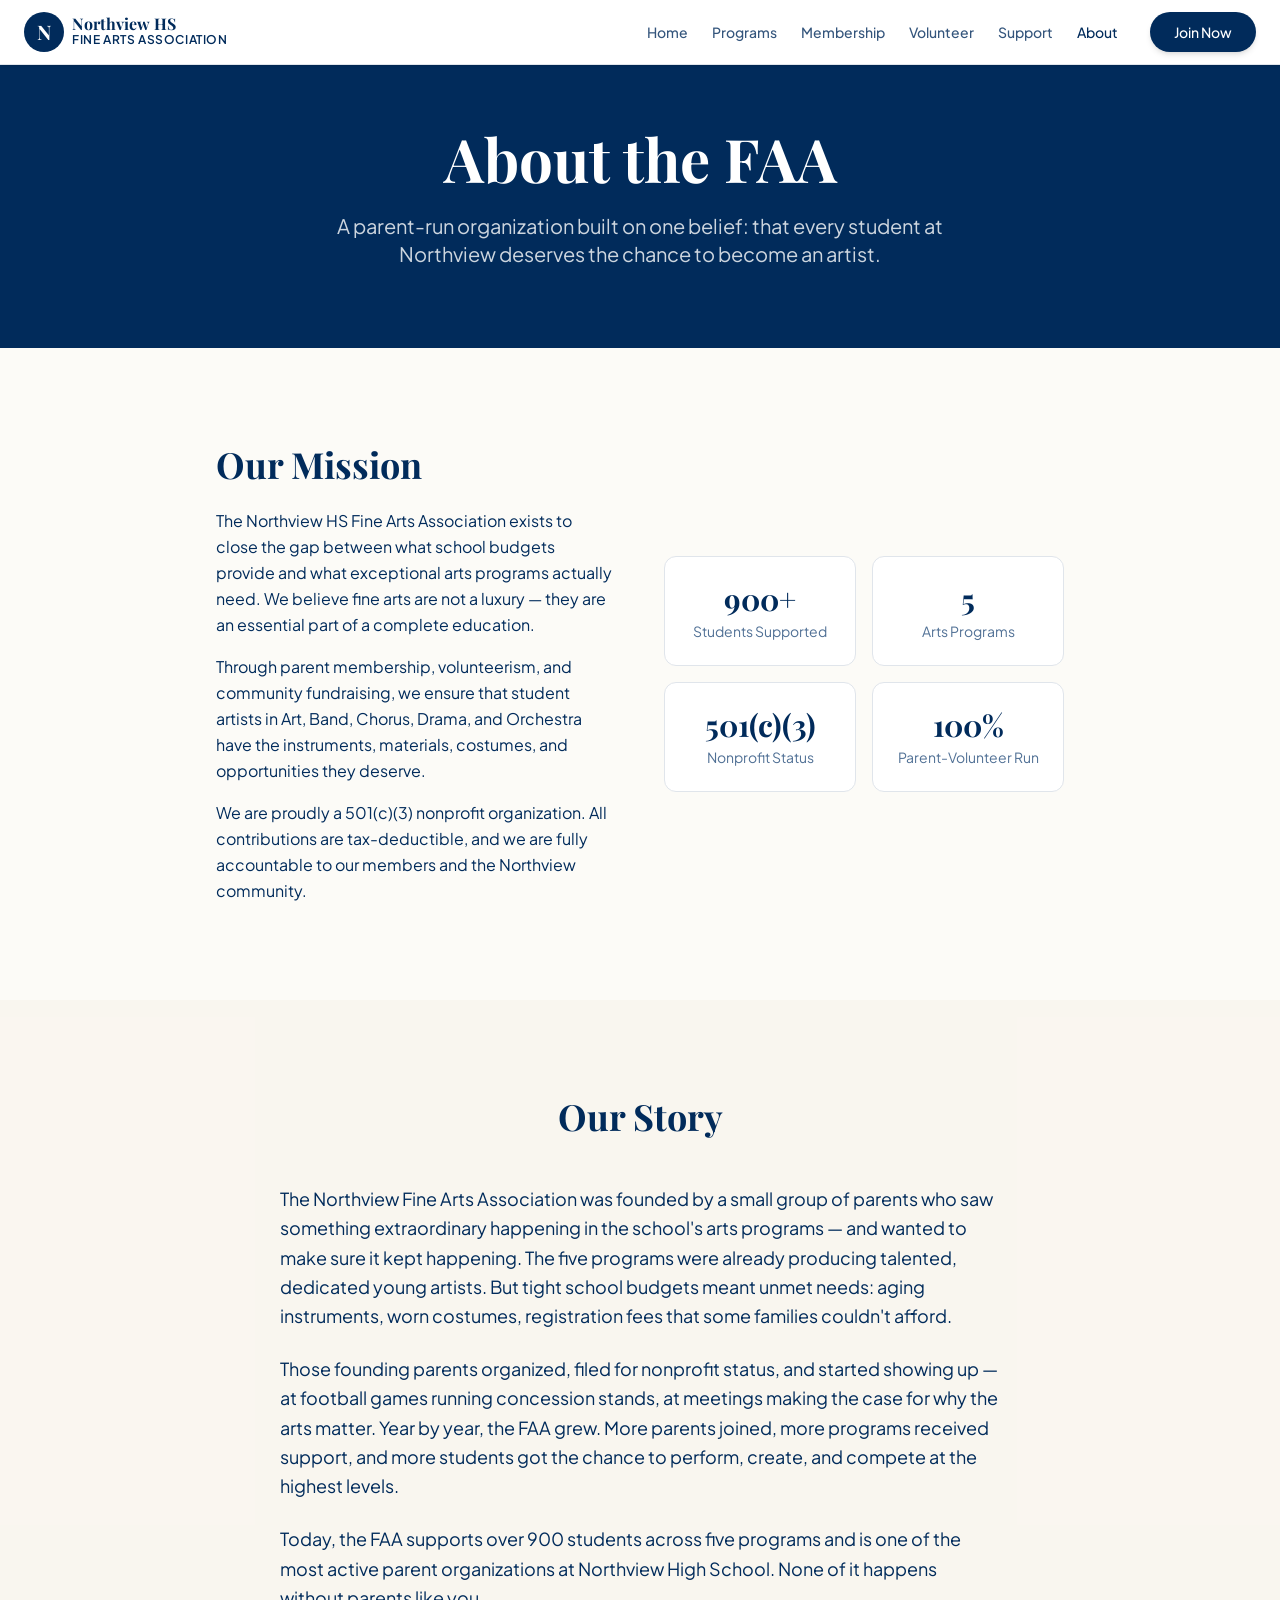
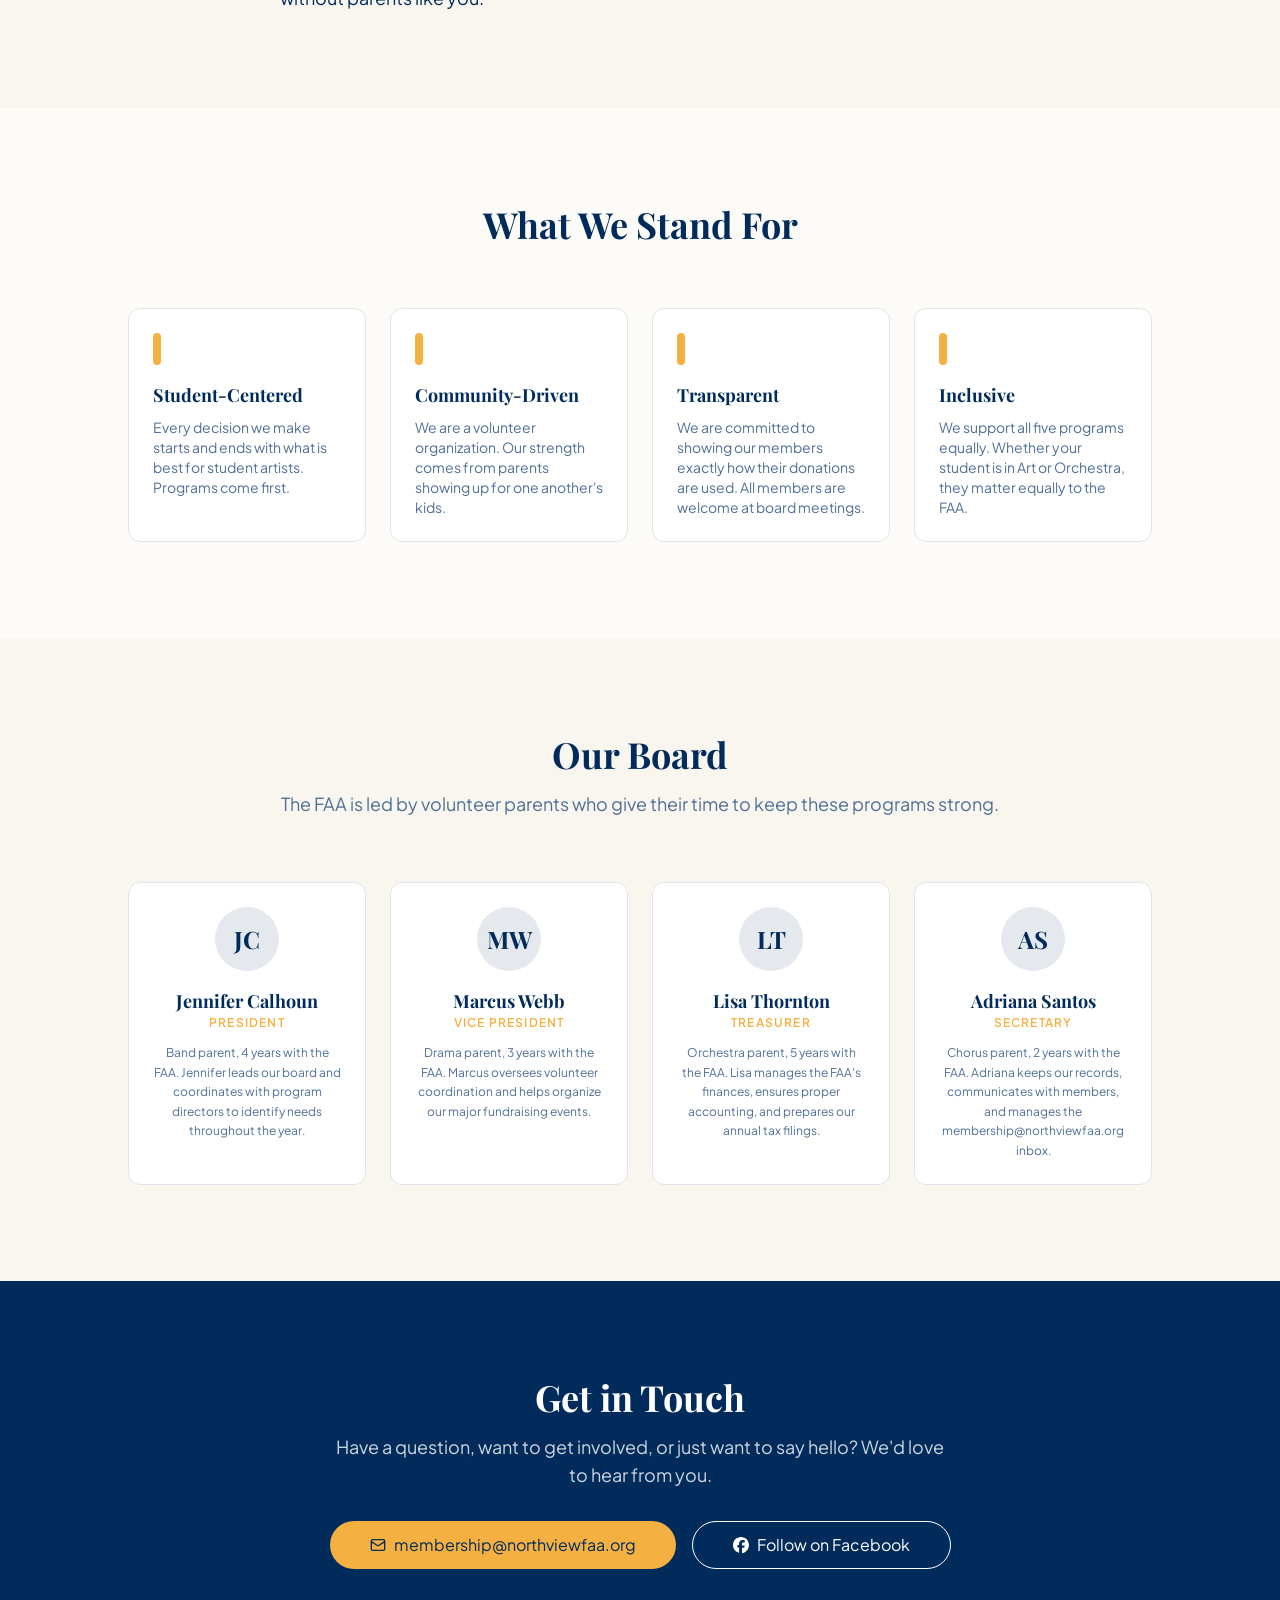
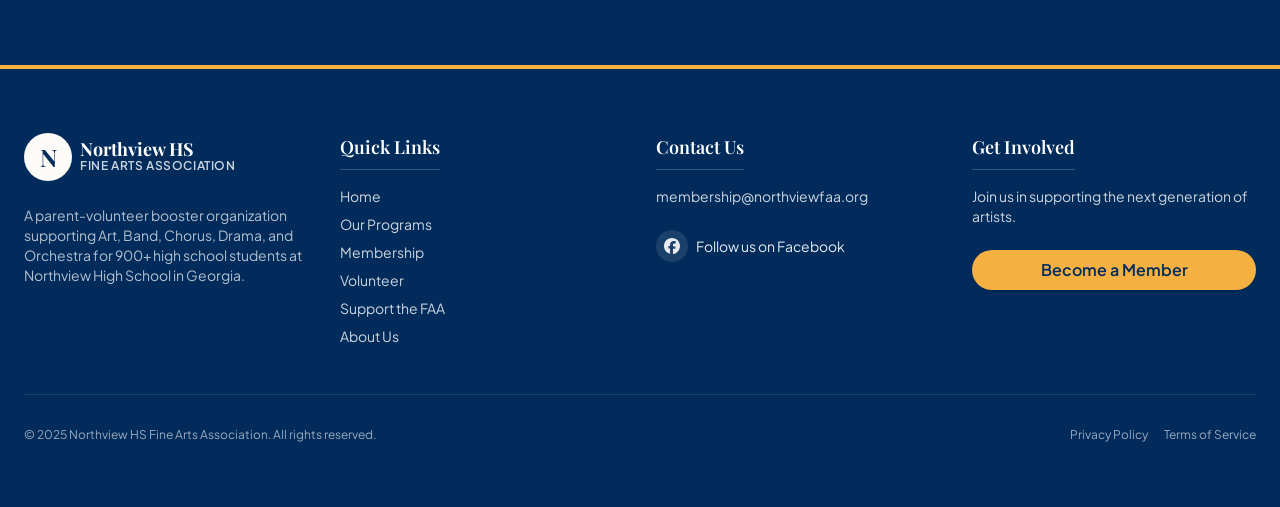
==== commit a1d53d6c: "fixed invisible menu bar" ====
--- a/about.html
+++ b/about.html
@@ -11,7 +11,7 @@
 </head>
 <body class="min-h-screen flex flex-col bg-background font-sans text-foreground">
 
-<header id="site-header" class="fixed top-0 left-0 right-0 z-50 transition-all duration-300 border-b border-transparent bg-transparent py-5">
+<header id="site-header" class="fixed top-0 left-0 right-0 z-50 border-b border-border bg-white shadow-sm py-3">
   <div class="container mx-auto px-4 md:px-6">
     <div class="flex items-center justify-between">
       <a href="index.html" class="flex items-center gap-2 group">
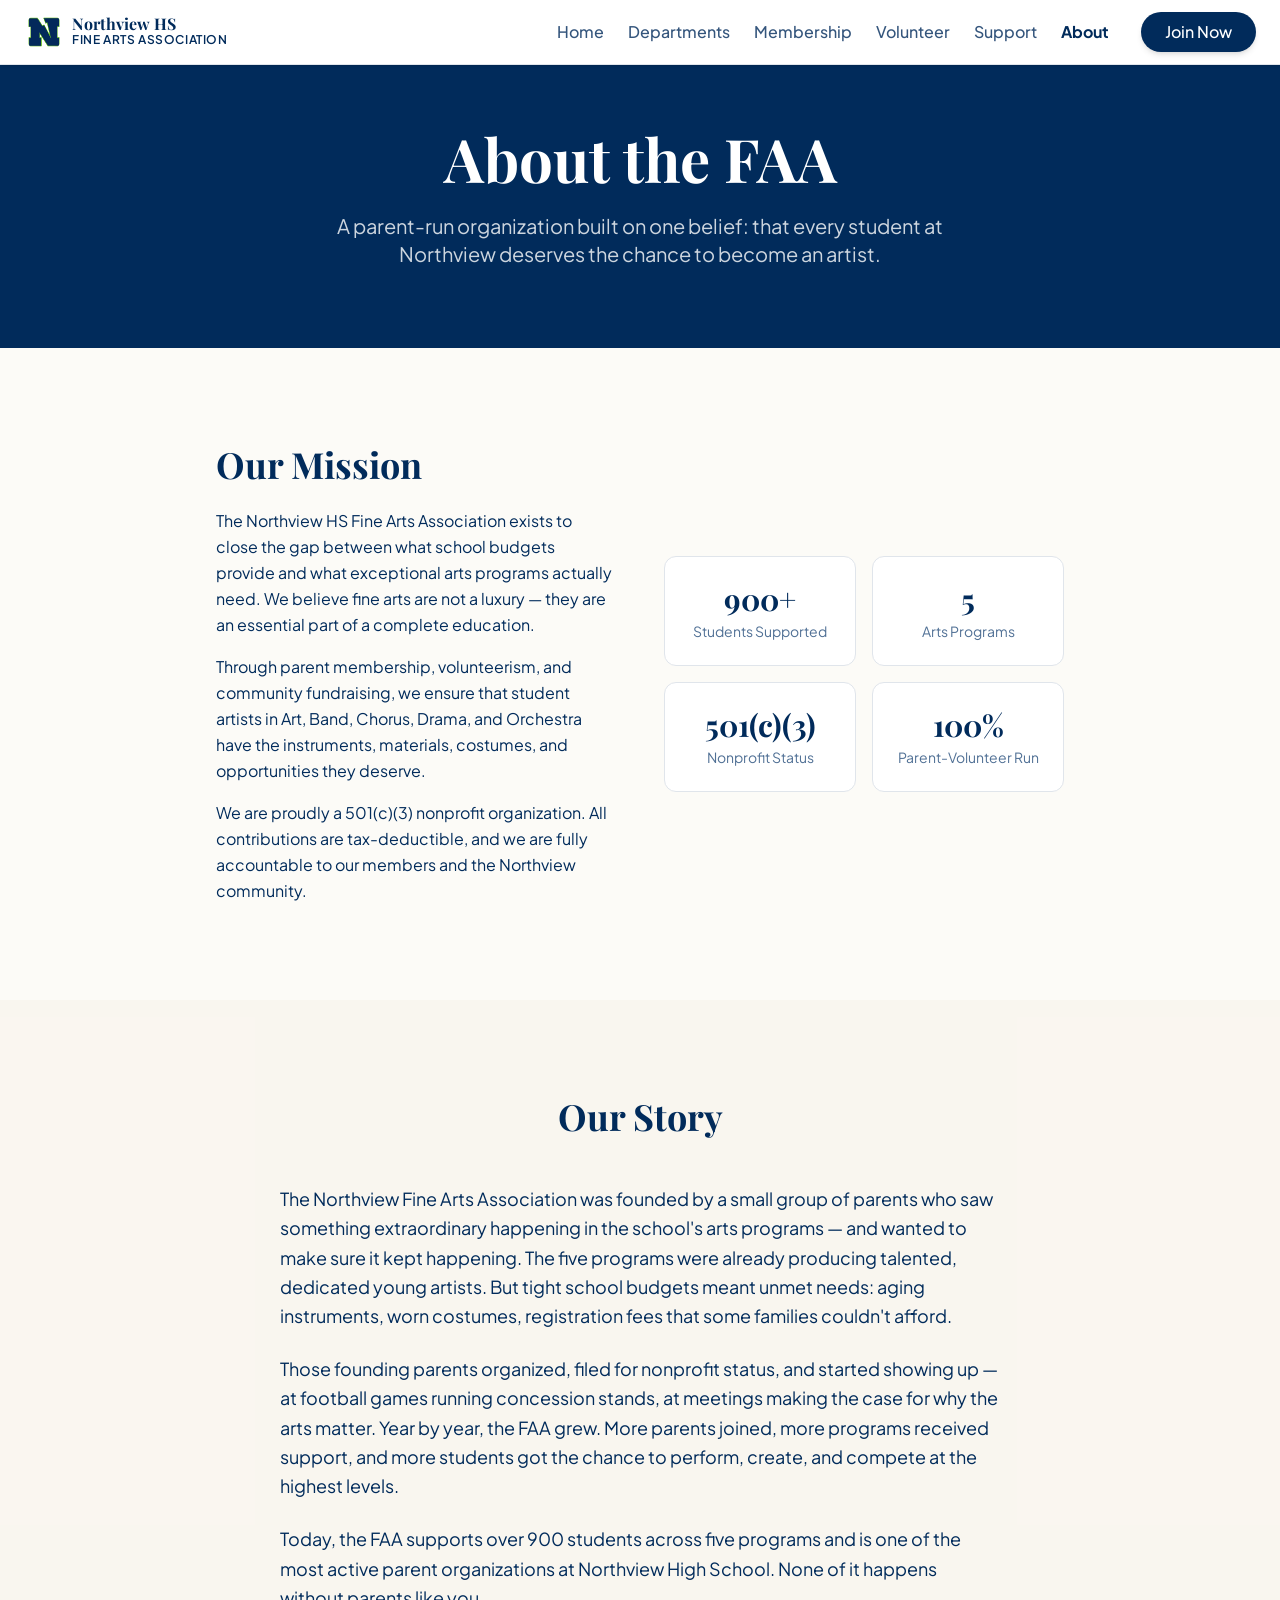
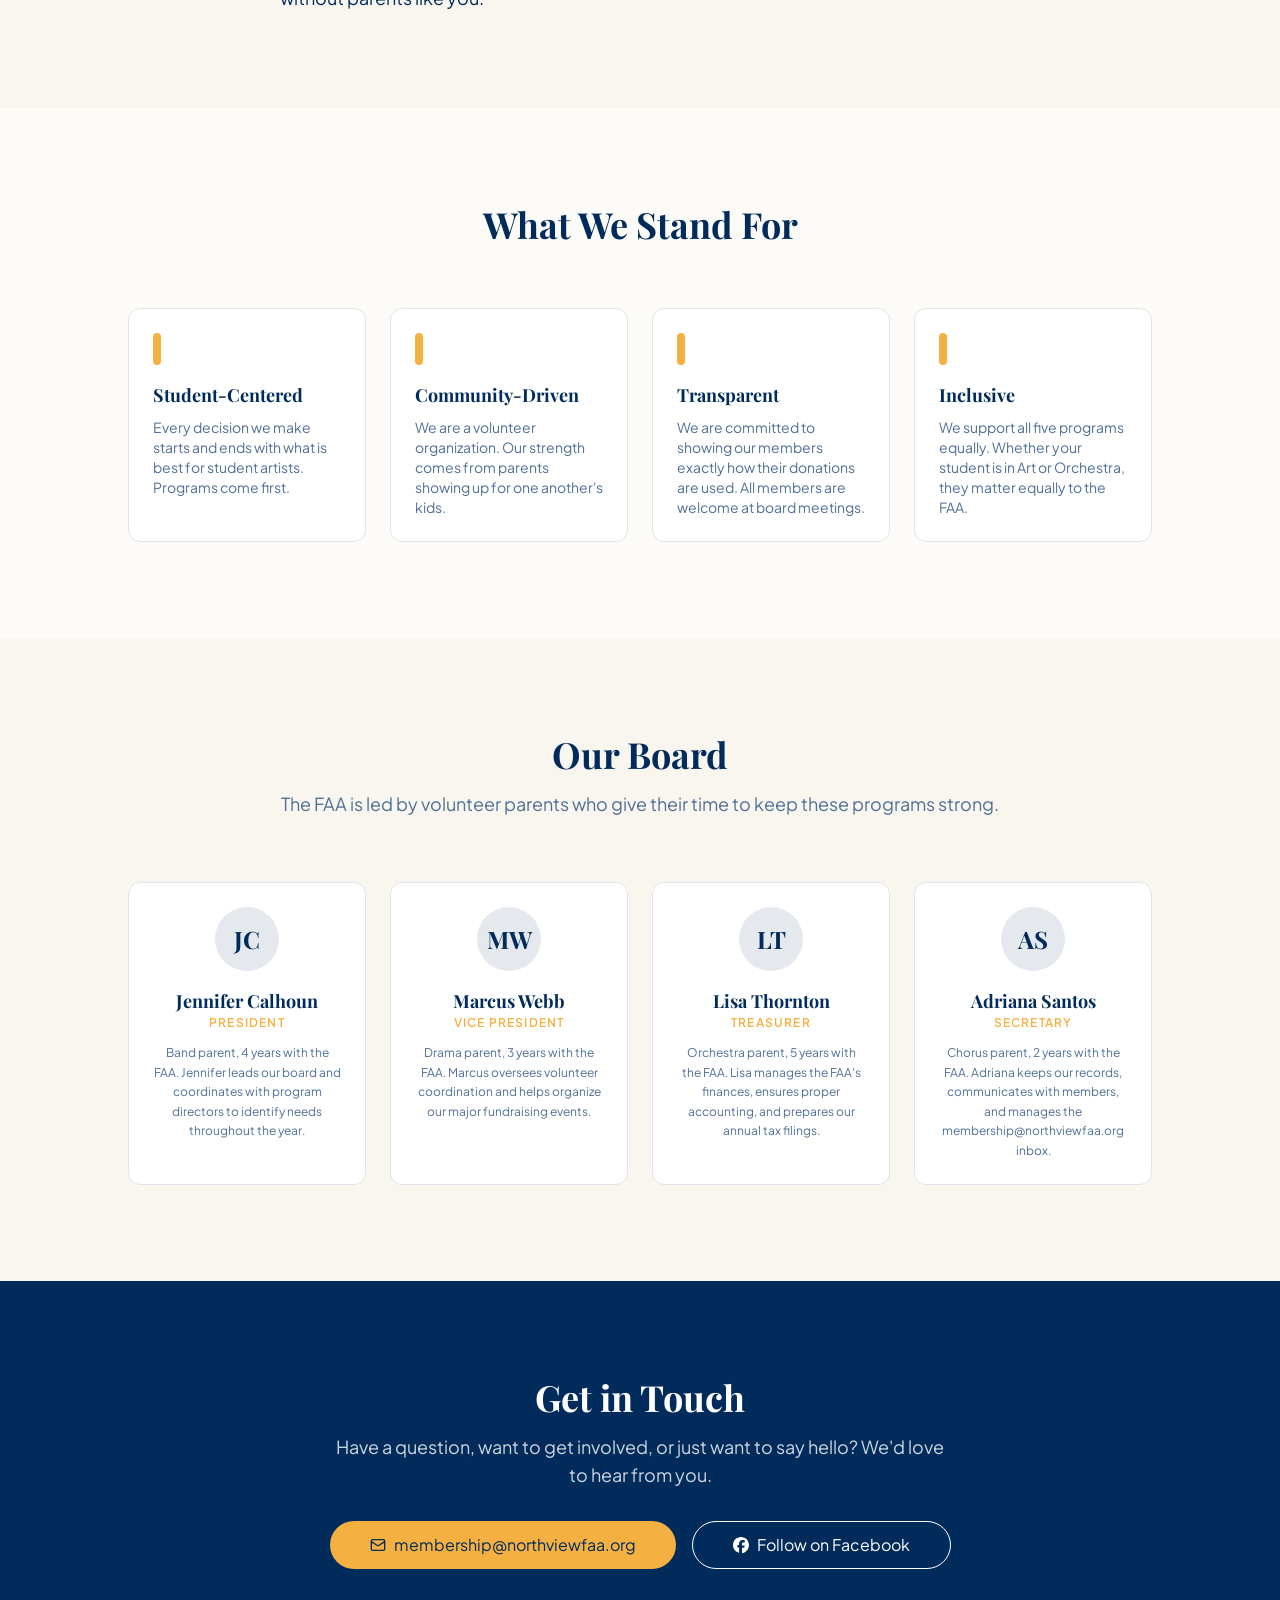
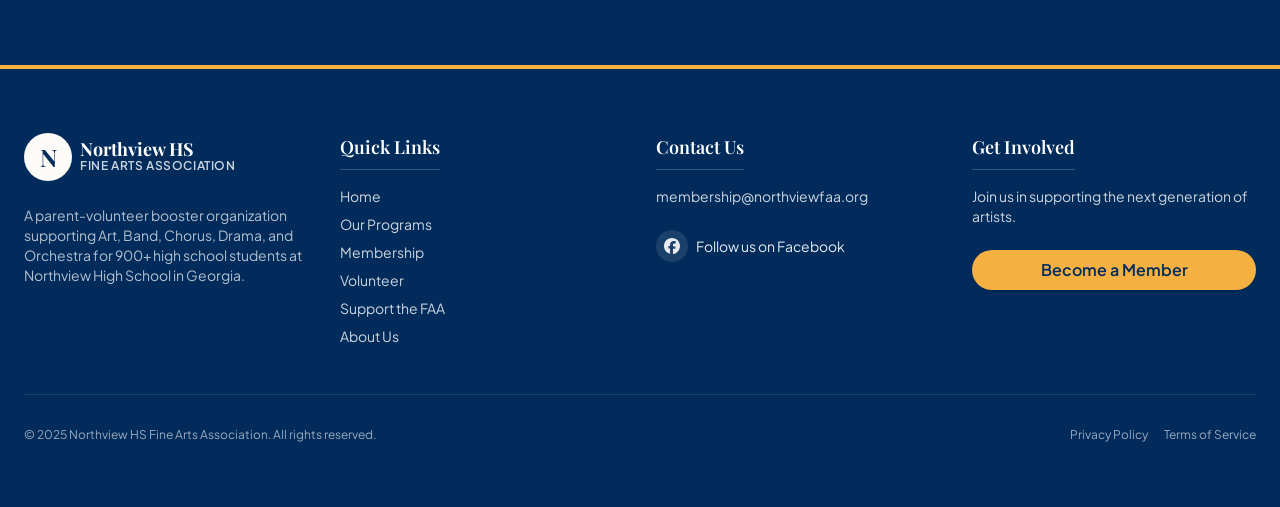
==== commit 33288b6a: "made fixes" ====
--- a/about.html
+++ b/about.html
@@ -15,7 +15,9 @@
   <div class="container mx-auto px-4 md:px-6">
     <div class="flex items-center justify-between">
       <a href="index.html" class="flex items-center gap-2 group">
-        <div class="w-10 h-10 rounded-full bg-primary flex items-center justify-center text-primary-foreground font-serif font-bold text-xl transition-transform group-hover:scale-105">N</div>
+        <div class="w-10 h-10 rounded-full flex items-center justify-center overflow-hidden transition-transform group-hover:scale-105">
+          <img src="images/northview_logo.png" alt="Logo" class="w-full h-full object-cover" />
+        </div>
         <div class="flex flex-col">
           <span class="font-serif font-bold leading-none text-foreground hdr-text">Northview HS</span>
           <span class="text-xs font-semibold uppercase tracking-wider text-primary hdr-text">Fine Arts Association</span>
@@ -24,15 +26,15 @@
 
       <nav class="hidden lg:flex items-center gap-8">
         <ul class="flex items-center gap-6">
-          <li><a href="index.html" class="hdr-text text-sm font-medium transition-colors hover:text-primary text-foreground/80">Home</a></li>
-<li><a href="programs.html" class="hdr-text text-sm font-medium transition-colors hover:text-primary text-foreground/80">Programs</a></li>
-<li><a href="membership.html" class="hdr-text text-sm font-medium transition-colors hover:text-primary text-foreground/80">Membership</a></li>
-<li><a href="volunteer.html" class="hdr-text text-sm font-medium transition-colors hover:text-primary text-foreground/80">Volunteer</a></li>
-<li><a href="support.html" class="hdr-text text-sm font-medium transition-colors hover:text-primary text-foreground/80">Support</a></li>
-<li><a href="about.html" class="hdr-text text-sm font-medium transition-colors hover:text-primary text-primary">About</a></li>
+          <li><a href="index.html" class="hdr-text text-base font-medium transition-colors hover:text-primary text-foreground/80">Home</a></li>
+<li><a href="programs.html" class="hdr-text text-base font-medium transition-colors hover:text-primary text-foreground/80">Departments</a></li>
+<li><a href="membership.html" class="hdr-text text-base font-medium transition-colors hover:text-primary text-foreground/80">Membership</a></li>
+<li><a href="volunteer.html" class="hdr-text text-base font-medium transition-colors hover:text-primary text-foreground/80">Volunteer</a></li>
+<li><a href="support.html" class="hdr-text text-base font-medium transition-colors hover:text-primary text-foreground/80">Support</a></li>
+<li><a href="about.html" class="hdr-text text-base font-bold transition-colors hover:text-primary text-primary">About</a></li>
 
         </ul>
-        <a href="https://northviewfaa.org/membership/" target="_blank" rel="noopener noreferrer" class="inline-flex items-center justify-center rounded-full px-6 h-10 shadow-md hover:shadow-lg transition-all bg-primary text-primary-foreground font-medium text-sm hover:bg-primary/90">Join Now</a>
+        <a href="membership.html" class="inline-flex items-center justify-center rounded-full px-6 h-10 shadow-md hover:shadow-lg transition-all bg-primary text-primary-foreground font-medium text-base hover:bg-primary/90">Join Now</a>
       </nav>
 
       <button id="mobile-menu-button" class="hdr-text lg:hidden p-2 rounded-md transition-colors text-foreground" aria-label="Toggle menu">
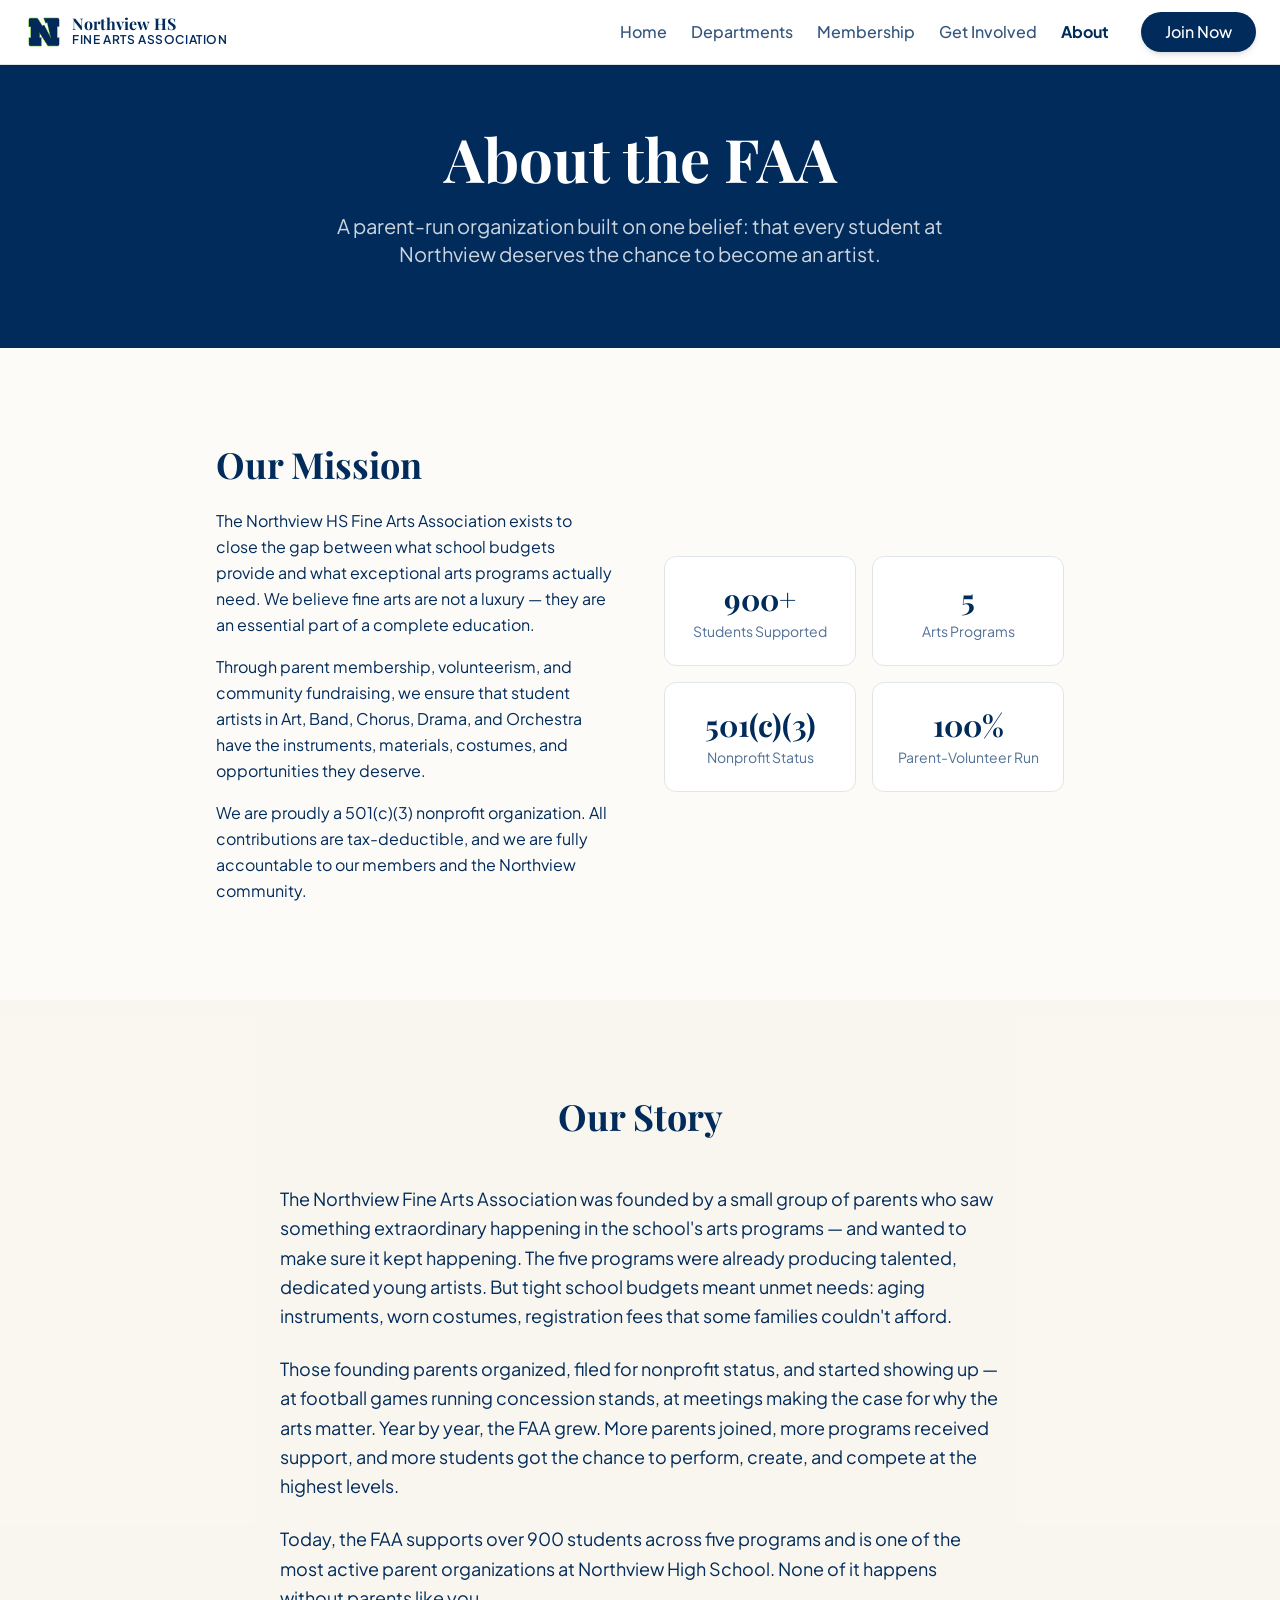
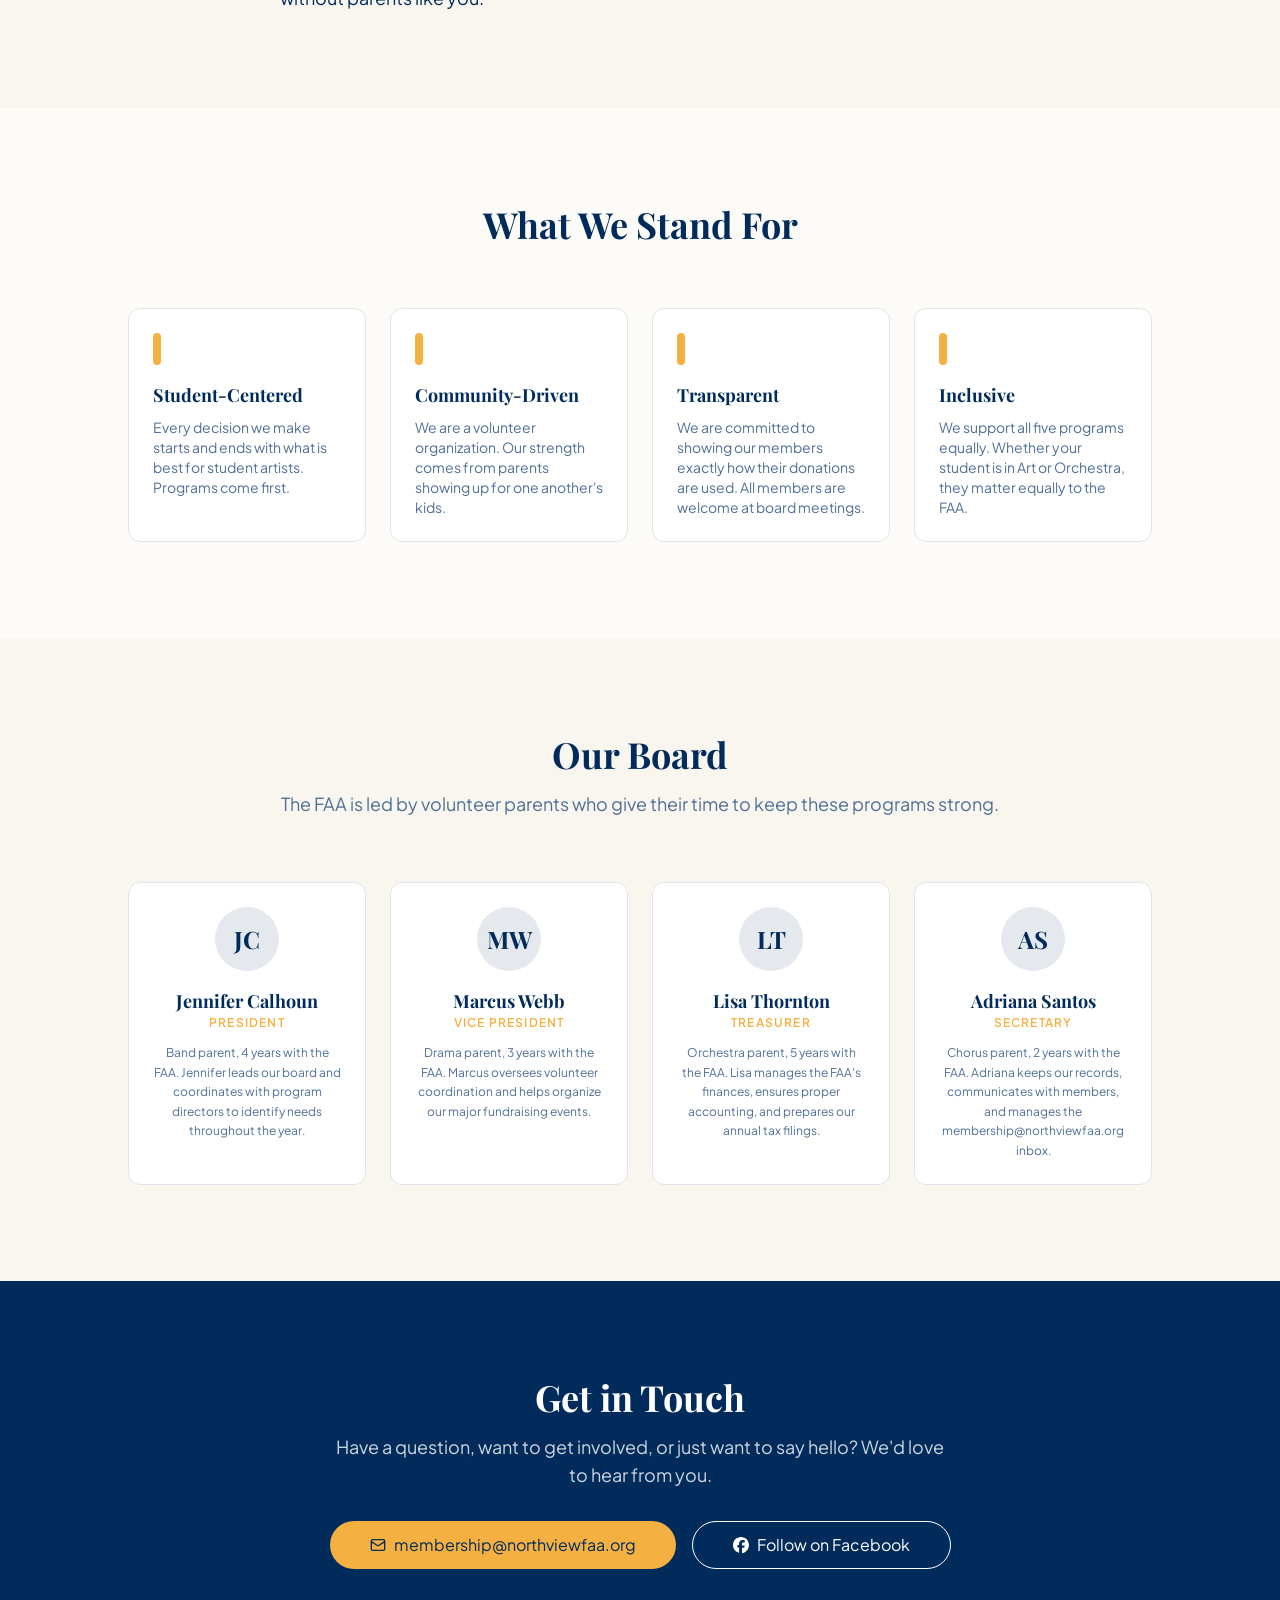
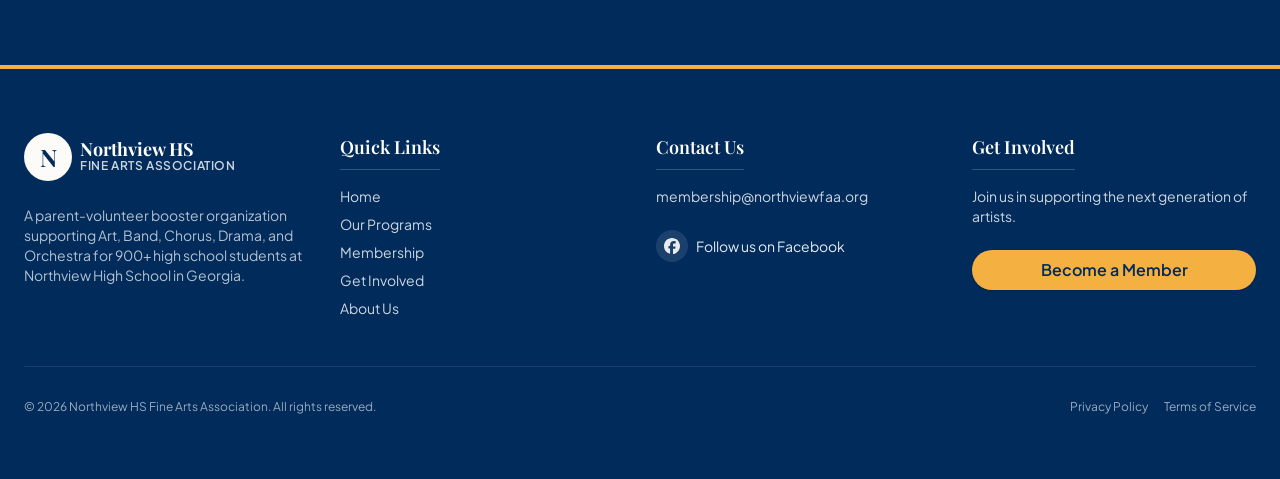
==== commit 6d9ba8ec: "more fixes" ====
--- a/about.html
+++ b/about.html
@@ -29,8 +29,7 @@
           <li><a href="index.html" class="hdr-text text-base font-medium transition-colors hover:text-primary text-foreground/80">Home</a></li>
 <li><a href="programs.html" class="hdr-text text-base font-medium transition-colors hover:text-primary text-foreground/80">Departments</a></li>
 <li><a href="membership.html" class="hdr-text text-base font-medium transition-colors hover:text-primary text-foreground/80">Membership</a></li>
-<li><a href="volunteer.html" class="hdr-text text-base font-medium transition-colors hover:text-primary text-foreground/80">Volunteer</a></li>
-<li><a href="support.html" class="hdr-text text-base font-medium transition-colors hover:text-primary text-foreground/80">Support</a></li>
+<li><a href="volunteer.html" class="hdr-text text-base font-medium transition-colors hover:text-primary text-foreground/80">Get Involved</a></li>
 <li><a href="about.html" class="hdr-text text-base font-bold transition-colors hover:text-primary text-primary">About</a></li>
 
         </ul>
@@ -51,7 +50,6 @@
 <li><a href="programs.html" class="block py-2 px-4 rounded-md text-base font-medium transition-colors text-foreground/80 hover:bg-accent/20 hover:text-foreground">Programs</a></li>
 <li><a href="membership.html" class="block py-2 px-4 rounded-md text-base font-medium transition-colors text-foreground/80 hover:bg-accent/20 hover:text-foreground">Membership</a></li>
 <li><a href="volunteer.html" class="block py-2 px-4 rounded-md text-base font-medium transition-colors text-foreground/80 hover:bg-accent/20 hover:text-foreground">Volunteer</a></li>
-<li><a href="support.html" class="block py-2 px-4 rounded-md text-base font-medium transition-colors text-foreground/80 hover:bg-accent/20 hover:text-foreground">Support</a></li>
 <li><a href="about.html" class="block py-2 px-4 rounded-md text-base font-medium transition-colors bg-primary/10 text-primary">About</a></li>
 
       </ul>
@@ -224,8 +222,7 @@
           <li><a href="index.html" class="hover:text-accent transition-colors">Home</a></li>
           <li><a href="programs.html" class="hover:text-accent transition-colors">Our Programs</a></li>
           <li><a href="membership.html" class="hover:text-accent transition-colors">Membership</a></li>
-          <li><a href="volunteer.html" class="hover:text-accent transition-colors">Volunteer</a></li>
-          <li><a href="support.html" class="hover:text-accent transition-colors">Support the FAA</a></li>
+          <li><a href="volunteer.html" class="hover:text-accent transition-colors">Get Involved</a></li>
           <li><a href="about.html" class="hover:text-accent transition-colors">About Us</a></li>
         </ul>
       </div>
@@ -248,12 +245,12 @@
       <div class="flex flex-col gap-4">
         <h3 class="font-serif font-semibold text-lg border-b border-primary-foreground/20 pb-2 inline-block w-max">Get Involved</h3>
         <p class="text-sm text-primary-foreground/80 mb-2">Join us in supporting the next generation of artists.</p>
-        <a href="https://northviewfaa.org/membership/" target="_blank" rel="noopener noreferrer" class="inline-block bg-accent text-primary font-semibold py-2 px-6 rounded-full text-center hover:bg-accent/90 transition-colors shadow-sm">Become a Member</a>
+        <a href="membership.html" class="inline-block bg-accent text-primary font-semibold py-2 px-6 rounded-full text-center hover:bg-accent/90 transition-colors shadow-sm">Become a Member</a>
       </div>
     </div>
 
     <div class="pt-8 border-t border-primary-foreground/10 flex flex-col md:flex-row items-center justify-between gap-4 text-xs text-primary-foreground/60">
-      <p>&copy; 2025 Northview HS Fine Arts Association. All rights reserved.</p>
+      <p>&copy; 2026 Northview HS Fine Arts Association. All rights reserved.</p>
       <div class="flex gap-4">
         <a href="#" class="hover:text-primary-foreground transition-colors">Privacy Policy</a>
         <a href="#" class="hover:text-primary-foreground transition-colors">Terms of Service</a>
